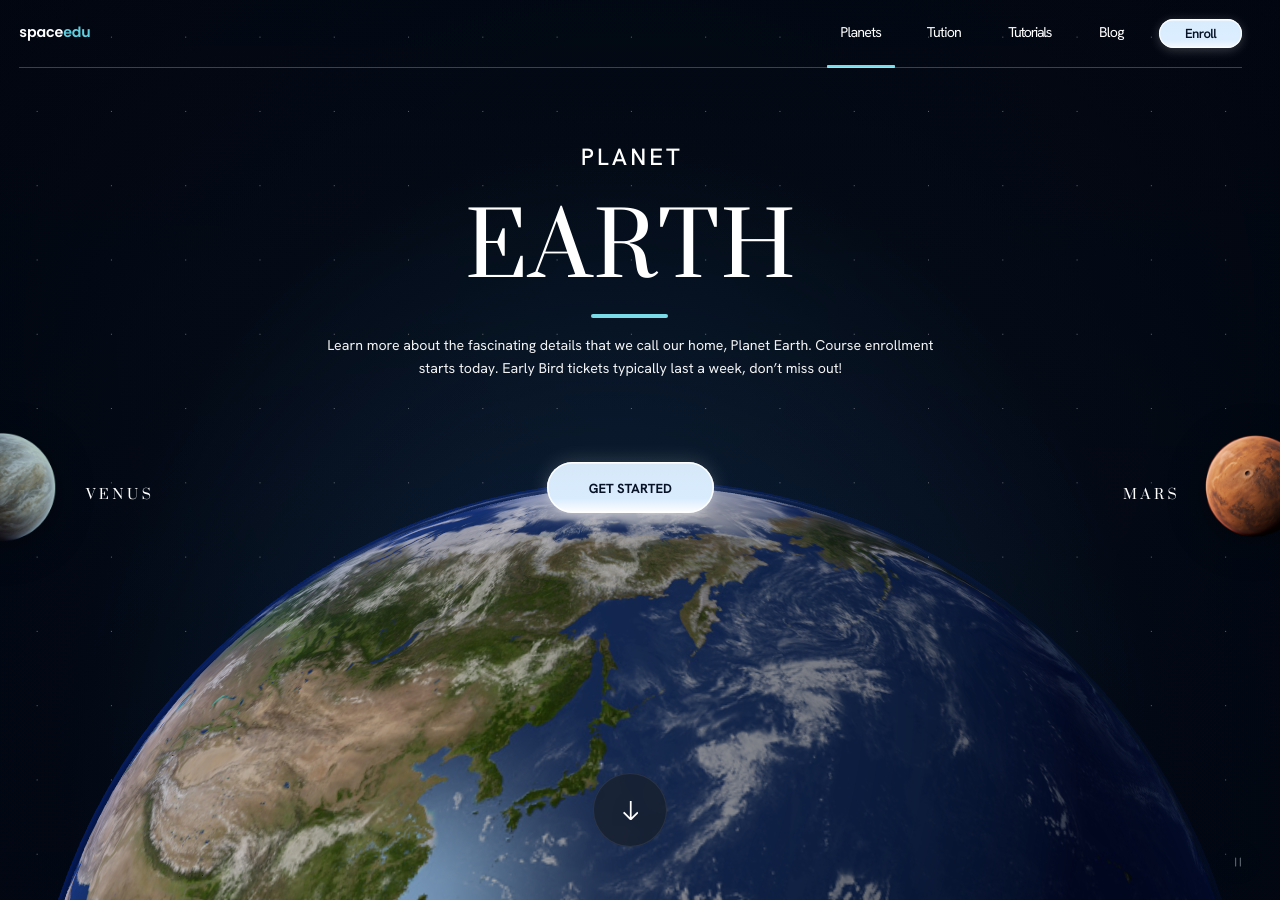
==== index.html @ 42458b8a "Save completed SpaceEdu 3D hero" ====
<!doctype html>
<html lang="en">
<head>
  <meta charset="utf-8">
  <meta name="viewport" content="width=device-width,initial-scale=1,viewport-fit=cover">
  <meta name="theme-color" content="#04101f">
  <meta name="description" content="Explore Earth, Venus and Mars in a cinematic interactive learning experience.">
  <title>SpaceEdu — Planet Explorer</title>
  <link rel="icon" type="image/png" href="assets/hf_20260827_202005_3346cc4d-ec3b-44ab-825c-b18e49f5021a.png">
  <link href="assets/fonts/fonts.css" rel="stylesheet">
  <script>(function(){try{if(!window.matchMedia||!matchMedia('(prefers-reduced-motion: reduce)').matches){document.documentElement.classList.add('anim')}}catch(e){}})();</script>
  <style>
    *,*::before,*::after{box-sizing:border-box;margin:0;padding:0}
    :root{
      --dw:1353;--dh:1163;--gutter:25;
      --u:max(min(.72px,calc(100vh / 700)),min(calc(100vw / 1353),calc(100vh / 1163)));
      --dh-px:calc(1163 * var(--u));--vshift:calc(max(0px,(100vh - var(--dh-px))) * .42);
      --ink:#fff;--cyan:#79dce8;--cyan-logo:#5fd0e1;--rule:rgba(255,255,255,.23);--btn-ink:#071227;
      --font-serif:'Prata',Georgia,serif;--font-body:'Hanken Grotesk',system-ui,-apple-system,'Segoe UI',sans-serif;--font-logo:'Poppins',sans-serif
    }
    @supports(height:100dvh){:root{--u:max(min(.72px,calc(100dvh / 700)),min(calc(100vw / 1353),calc(100dvh / 1163)));--vshift:calc(max(0px,(100dvh - var(--dh-px))) * .42)}}
    html,body{height:100%}body{background:#04101f;color:var(--ink);font-family:var(--font-body);-webkit-font-smoothing:antialiased;text-rendering:geometricPrecision;overflow:hidden}
    button,a{-webkit-tap-highlight-color:transparent}.stage{position:fixed;inset:0;overflow:hidden;isolation:isolate;background:#04101f}
    .sky{position:absolute;inset:0;z-index:0;background-image:url('assets/hf_20260827_202133_508c64b8-a31e-4290-bdfc-1187df70e0a6.png');background-size:cover;background-position:center;background-repeat:no-repeat}
    .sky::after{content:"";position:absolute;inset:0;background:radial-gradient(circle at 50% 38%,transparent 4%,rgba(0,7,18,.08) 50%,rgba(0,4,14,.46) 100%),linear-gradient(180deg,rgba(1,6,16,.3),transparent 30%,rgba(1,6,16,.18));pointer-events:none}
    .sky video{position:absolute;inset:0;width:100%;height:100%;object-fit:cover;display:block;opacity:0;transition:opacity .22s linear}.sky video.is-active{opacity:1}
    .stars{position:absolute;inset:0;z-index:1;opacity:.4;background-image:radial-gradient(circle,rgba(255,255,255,.95) 0 calc(.75 * var(--u)),transparent calc(.9 * var(--u)));background-size:calc(96 * var(--u)) calc(96 * var(--u));animation:star-drift 80s linear infinite;pointer-events:none}
    .ui{position:absolute;inset:0;z-index:3}.navbar{position:absolute;top:0;left:0;right:0;z-index:6;height:calc(88 * var(--u))}
    .navbar::after{content:"";position:absolute;left:calc(25 * var(--u));right:calc(49 * var(--u));top:calc(86 * var(--u));height:calc(2 * var(--u));background:var(--rule)}
    .navrow{position:absolute;left:calc(25 * var(--u));right:calc(49 * var(--u));top:0;height:calc(86 * var(--u));display:flex;align-items:center;justify-content:space-between}
    .logo{font-family:var(--font-logo);font-weight:600;font-size:calc(18.4 * var(--u));letter-spacing:calc(-.15 * var(--u));line-height:1;color:#fff;text-decoration:none;white-space:nowrap;position:relative;top:calc(-1 * var(--u))}.logo i{font-style:normal;color:var(--cyan-logo)}
    .links{display:flex;align-items:center}.links a{position:relative;display:flex;align-items:center;height:calc(86 * var(--u));font-size:calc(18.4 * var(--u));font-weight:400;line-height:1;color:#fff;text-decoration:none;padding:0 calc(17.5 * var(--u));letter-spacing:calc(-1 * var(--u));white-space:nowrap}.links a[aria-current="page"]::after{content:"";position:absolute;left:0;right:0;top:calc(83.5 * var(--u));height:calc(4 * var(--u));background:var(--cyan);border-radius:calc(1 * var(--u))}.links a:nth-child(2){margin-left:calc(24 * var(--u))}.links a:nth-child(3){margin-left:calc(26 * var(--u));letter-spacing:calc(-1.75 * var(--u))}.links a:nth-child(4){margin-left:calc(27 * var(--u))}
    .links a.enroll{margin-left:calc(28.5 * var(--u));width:calc(107 * var(--u));height:calc(38 * var(--u));border-radius:calc(19 * var(--u));justify-content:center;font-size:calc(17 * var(--u));font-weight:600;letter-spacing:calc(-.75 * var(--u));color:var(--btn-ink);padding-top:calc(2 * var(--u));background:linear-gradient(180deg,#fff 0%,#d8ecfe 9%,#dceefe 72%,#f4f9ff 100%);box-shadow:0 calc(3 * var(--u)) calc(14 * var(--u)) rgba(255,255,255,.22),inset 0 0 0 calc(1.5 * var(--u)) rgba(255,255,255,.92);flex:none}
    .burger{display:none;position:relative;width:calc(46 * var(--u));height:calc(46 * var(--u));padding:0;border:0;background:none;cursor:pointer;flex-direction:column;align-items:center;justify-content:center;gap:calc(6 * var(--u));flex:none}.burger span{display:block;width:calc(24 * var(--u));height:calc(2 * var(--u));border-radius:calc(2 * var(--u));background:#fff;transition:transform .28s cubic-bezier(.4,0,.2,1),opacity .18s linear}.navrow[data-open="true"] .burger span:nth-child(1){transform:translateY(calc(8 * var(--u))) rotate(45deg)}.navrow[data-open="true"] .burger span:nth-child(2){opacity:0}.navrow[data-open="true"] .burger span:nth-child(3){transform:translateY(calc(-8 * var(--u))) rotate(-45deg)}
    .copy{position:absolute;inset:0;transform:translateY(var(--vshift));pointer-events:none}.copy a,.planet{pointer-events:auto}.col{position:absolute;left:0;right:calc(var(--gutter) * var(--u));text-align:center}
    .eyebrow{top:calc(188.8 * var(--u));font-size:calc(30.45 * var(--u));font-weight:500;line-height:1;letter-spacing:calc(4 * var(--u));text-indent:calc(4 * var(--u))}h1.title{top:calc(268 * var(--u));font-family:var(--font-serif);font-weight:400;font-size:calc(112.4 * var(--u));line-height:1;letter-spacing:calc(2 * var(--u));text-indent:calc(2 * var(--u))}
    .rule{top:calc(405.5 * var(--u));height:calc(5 * var(--u));font-size:0;line-height:0;padding-right:calc(2 * var(--u))}.rule span{display:inline-block;vertical-align:top;width:calc(100 * var(--u));height:100%;border-radius:calc(2.5 * var(--u));background:var(--cyan)}
    p.lede{top:calc(433.2 * var(--u));font-size:calc(18.36 * var(--u));font-weight:400;line-height:calc(30 * var(--u));color:rgba(255,255,255,.95)}
    .cta{top:calc(597 * var(--u));height:calc(66 * var(--u));isolation:isolate}.cta>a{display:inline-flex;align-items:center;justify-content:center;width:calc(216 * var(--u));height:calc(66 * var(--u));border-radius:calc(33 * var(--u));font-size:calc(17 * var(--u));font-weight:700;line-height:1;color:var(--btn-ink);text-decoration:none;padding-top:calc(2 * var(--u));background:linear-gradient(180deg,#fff 0%,#d6e8f8 4%,#d9ecfe 72%,#fff 100%);box-shadow:0 calc(10 * var(--u)) calc(18 * var(--u)) calc(-8 * var(--u)) rgba(255,255,255,.5),0 0 calc(26 * var(--u)) rgba(255,255,255,.18),inset 0 0 0 calc(2 * var(--u)) rgba(255,255,255,.9);transition:transform .3s ease,box-shadow .3s ease}.cta>a:hover{transform:translateY(calc(-3 * var(--u)));box-shadow:0 calc(14 * var(--u)) calc(24 * var(--u)) calc(-8 * var(--u)) rgba(255,255,255,.58),0 0 calc(32 * var(--u)) rgba(121,220,232,.24)}
    .planet{position:absolute;z-index:-1;padding:0;border:0;background:none;appearance:none;line-height:0;cursor:pointer;transition:transform .45s cubic-bezier(.22,1,.36,1);filter:drop-shadow(0 calc(8 * var(--u)) calc(24 * var(--u)) rgba(0,0,0,.4))}.planet img{display:none;width:100%;height:auto;will-change:transform}.planet img.is-shown{display:block;animation:planet-spin 32s linear infinite}.planet-r img.is-shown{animation-direction:reverse;animation-duration:38s}.planet:hover{transform:scale(1.07)}.planet:active{transform:scale(.99)}.planet-l{width:calc(143 * var(--u));left:calc(-69.5 * var(--u));top:calc(-38.3 * var(--u));animation:planet-float-l 6s ease-in-out infinite}.planet-r{width:calc(143 * var(--u));right:calc(-64.7 * var(--u));top:calc(-40.6 * var(--u));animation:planet-float-r 7s ease-in-out infinite}
    .label{position:absolute;top:calc(33 * var(--u));font-family:var(--font-serif);font-weight:400;font-size:calc(17.8 * var(--u));letter-spacing:calc(4.6 * var(--u));line-height:1;color:#fff;white-space:nowrap}.label-l{left:calc(111 * var(--u))}.label-r{right:calc(104 * var(--u))}
    .scroll{position:absolute;z-index:4;left:50%;margin-left:calc((-48 - (var(--gutter) / 2)) * var(--u));bottom:calc(68 * var(--u));width:calc(96 * var(--u));height:calc(96 * var(--u));border-radius:50%;background:rgba(24,30,42,.7);backdrop-filter:blur(calc(6 * var(--u)));border:calc(1 * var(--u)) solid rgba(255,255,255,.08);display:flex;align-items:center;justify-content:center;cursor:pointer}.scroll svg{width:calc(20 * var(--u));height:calc(25 * var(--u));display:block;animation:arrow-pulse 2.1s ease-in-out infinite}
    :focus-visible{outline:calc(2 * var(--u)) solid var(--cyan);outline-offset:calc(3 * var(--u))}.planet:focus-visible{border-radius:50%;outline-offset:calc(6 * var(--u))}
    @keyframes planet-spin{to{transform:rotate(360deg)}}@keyframes planet-float-l{0%,100%{translate:0 0}50%{translate:0 calc(-7 * var(--u))}}@keyframes planet-float-r{0%,100%{translate:0 0}50%{translate:0 calc(8 * var(--u))}}@keyframes star-drift{to{background-position:calc(96 * var(--u)) calc(48 * var(--u))}}@keyframes arrow-pulse{0%,100%{transform:translateY(calc(-3 * var(--u)));opacity:.65}50%{transform:translateY(calc(4 * var(--u)));opacity:1}}
    @keyframes ent-reveal{from{transform:translateY(115%)}to{transform:translateY(0)}}@keyframes ent-rise{from{opacity:0;transform:translateY(var(--rise,10px))}to{opacity:1;transform:none}}@keyframes ent-settle{from{opacity:0;transform:translateY(var(--rise,8px)) scale(.965)}to{opacity:1;transform:none}}@keyframes ent-draw{from{transform:scaleX(0)}to{transform:scaleX(1)}}@keyframes ent-fade{from{opacity:0}to{opacity:1}}
    .anim{--e-expo:cubic-bezier(.16,1,.3,1);--e-quint:cubic-bezier(.22,1,.36,1);--e-slow:cubic-bezier(.4,0,.2,1)}.ent-mask,.ent-line{display:block}.anim .ent-mask{overflow:hidden;padding-top:.18em;margin-top:-.18em}.anim .ent-line{transform:translateY(115%);will-change:transform}.anim .navbar::after,.anim .links a[aria-current="page"]::after,.anim .rule span{transform:scaleX(0)}.anim .logo,.anim .links a,.anim .burger,.anim p.lede,.anim .label,.anim .cta>a,.anim .scroll,.anim .sky{opacity:0}.anim.play .sky{animation:ent-fade 1.6s var(--e-slow) .25s both}.anim.play .navbar::after{animation:ent-draw .9s var(--e-expo) .12s both}.anim.play .logo{--rise:calc(8 * var(--u));animation:ent-rise .6s var(--e-quint) .2s both}.anim.play .links a{--rise:calc(8 * var(--u));animation:ent-rise .55s var(--e-quint) .26s both}.anim.play .links a:nth-child(2){animation-delay:.31s}.anim.play .links a:nth-child(3){animation-delay:.36s}.anim.play .links a:nth-child(4){animation-delay:.41s}.anim.play .links a.enroll,.anim.play .burger{--rise:calc(8 * var(--u));animation:ent-settle .6s var(--e-quint) .46s both}.anim.play .links a[aria-current="page"]::after{animation:ent-draw .55s var(--e-expo) .6s both}.anim.play .eyebrow .ent-line{animation:ent-reveal .75s var(--e-expo) .3s both}.anim.play h1.title .ent-line{animation:ent-reveal .95s var(--e-expo) .44s both}.anim.play .rule span{animation:ent-draw .65s var(--e-expo) .78s both}.anim.play p.lede{--rise:calc(12 * var(--u));animation:ent-rise .7s var(--e-quint) .86s both}.anim.play .label-l{--rise:calc(8 * var(--u));animation:ent-rise .6s var(--e-quint) 1.04s both}.anim.play .label-r{--rise:calc(8 * var(--u));animation:ent-rise .6s var(--e-quint) 1.1s both}.anim.play .cta>a{--rise:calc(8 * var(--u));animation:ent-settle .7s var(--e-quint) 1.14s both}.anim.play .scroll{animation:ent-settle .6s var(--e-quint) 1.42s both}
    @media(max-width:1030px),(max-height:620px){.navrow{left:calc(25 * var(--u));right:calc(25 * var(--u))}.burger{display:flex}.links{position:absolute;top:calc(96 * var(--u));right:0;z-index:5;width:min(calc(324 * var(--u)),calc(100vw - 50 * var(--u)));flex-direction:column;align-items:stretch;padding:calc(12 * var(--u));border-radius:calc(20 * var(--u));background:rgba(9,21,42,.9);backdrop-filter:blur(calc(18 * var(--u)));border:calc(1 * var(--u)) solid rgba(255,255,255,.14);box-shadow:0 calc(18 * var(--u)) calc(44 * var(--u)) rgba(2,8,20,.55);opacity:0;visibility:hidden;transform:translateY(calc(-10 * var(--u)));transition:opacity .24s ease,transform .28s ease,visibility .28s}.navrow[data-open="true"] .links{opacity:1;visibility:visible;transform:none}.links a:nth-child(n){margin-left:0;height:auto;justify-content:flex-start;padding:calc(14 * var(--u)) calc(16 * var(--u));font-size:calc(19 * var(--u));letter-spacing:calc(-.6 * var(--u))}.links a+a{border-top:calc(1 * var(--u)) solid rgba(255,255,255,.08)}.links a[aria-current="page"]::after{top:auto;bottom:calc(9 * var(--u));left:calc(16 * var(--u));right:auto;width:calc(26 * var(--u));height:calc(3 * var(--u))}.links a.enroll{margin:calc(14 * var(--u)) 0 calc(2 * var(--u));width:100%;height:calc(46 * var(--u));border-radius:calc(23 * var(--u));justify-content:center}}
    @media(min-width:580px) and (max-width:1030px) and (min-height:621px){:root{--gutter:0;--u:min(max(min(.85px,calc(100vh / 780)),min(calc(100vw / 900),calc(100vh / 1163))),1.15px);--dh-px:calc(1120 * var(--u));--vshift:calc(max(0px,(100vh - var(--dh-px))) * .38)}.navbar::after{left:calc(25 * var(--u));right:calc(25 * var(--u))}p.lede{max-width:calc(620 * var(--u));margin-left:auto;margin-right:auto}p.lede br{display:none}.label-r{right:calc(116 * var(--u))}}
    @media(max-width:579px),(max-height:620px){:root{--gutter:0;--u:max(min(.92px,calc(100vh / 620)),min(calc(100vw / 430),calc(100vh / 880)));--dh-px:calc(880 * var(--u));--vshift:calc(max(0px,(100vh - var(--dh-px))) * .34)}.navbar{height:calc(76 * var(--u))}.navbar::after{left:calc(24 * var(--u));right:calc(24 * var(--u));top:calc(74 * var(--u))}.navrow{left:calc(24 * var(--u));right:calc(24 * var(--u));height:calc(74 * var(--u))}.links{top:calc(84 * var(--u))}.copy{top:calc(76 * var(--u));display:flex;flex-direction:column;align-items:center;padding:calc(56 * var(--u)) calc(26 * var(--u)) 0}.col{position:static;width:100%;right:auto}.eyebrow{font-size:calc(20 * var(--u));letter-spacing:calc(5 * var(--u));text-indent:calc(5 * var(--u))}h1.title{font-size:calc(86 * var(--u));margin-top:calc(15 * var(--u))}.rule{margin-top:calc(20 * var(--u));height:calc(5 * var(--u));padding-right:0}.rule span{width:calc(84 * var(--u))}p.lede{margin-top:calc(19 * var(--u));font-size:calc(15.5 * var(--u));line-height:calc(26 * var(--u));max-width:calc(400 * var(--u))}p.lede br{display:none}.cta{top:auto;margin-top:calc(32 * var(--u));height:calc(60 * var(--u));position:relative}.cta>a{width:calc(190 * var(--u));height:calc(60 * var(--u));border-radius:calc(30 * var(--u))}.label{top:50%;transform:translateY(-50%);font-size:calc(16 * var(--u));letter-spacing:calc(4 * var(--u))}.label-l{left:calc(56 * var(--u))}.label-r{right:calc(60 * var(--u))}.planet-l{width:calc(89 * var(--u));left:calc(-44.5 * var(--u));top:calc(-17 * var(--u))}.planet-r{width:calc(89 * var(--u));right:calc(-44.5 * var(--u));top:calc(-18.3 * var(--u))}.scroll{width:calc(74 * var(--u));height:calc(74 * var(--u));margin-left:calc(-37 * var(--u));bottom:calc(49 * var(--u))}.scroll svg{width:calc(15.5 * var(--u));height:calc(19.5 * var(--u))}}
    @media(max-height:660px){.scroll{display:none}}@media(max-height:620px){:root{--u:max(min(.85px,calc(100vh / 470)),min(calc(100vw / 640),calc(100vh / 560)));--dh-px:calc(560 * var(--u));--vshift:0px}.copy{padding-top:calc(26 * var(--u))}h1.title{font-size:calc(64 * var(--u));margin-top:calc(8 * var(--u))}.rule{margin-top:calc(12 * var(--u))}p.lede{margin-top:calc(12 * var(--u))}.cta{margin-top:calc(20 * var(--u))}.label{font-size:calc(15 * var(--u))}}@media(min-width:821px) and (max-height:660px){.copy{transform:none}}@media(max-width:500px){.label{top:calc(100% + 34 * var(--u));transform:none;font-size:calc(15 * var(--u))}.label-l{left:calc(6 * var(--u))}.label-r{right:calc(6 * var(--u))}}
    @media(prefers-reduced-motion:reduce){.sky video{display:none}.stars,.planet,.planet img.is-shown,.scroll svg{animation:none}.planet{transition:none}.planet:hover,.planet:active{transform:none}.links,.burger span{transition:none}}
  </style>
  <link rel="stylesheet" href="hero-3d.css">
</head>
<body>
  <main class="stage">
    <div class="sky">
    </div>
    <div class="planet-renderer"></div>
    <div class="planet-controls"><span id="rotation-help" class="sr-only">Drag to explore. Use arrow keys to rotate the focused planet.</span><button class="rotation-toggle" type="button" aria-label="Pause rotation" title="Pause rotation" aria-pressed="false"><svg viewBox="0 0 20 20" width="16" height="16" aria-hidden="true"><path class="pause-symbol" d="M7 5v10M13 5v10"/><path class="play-symbol" d="m7 4 9 6-9 6Z"/></svg></button></div>
    <div class="stars" aria-hidden="true"></div>
    <div class="ui">
      <header class="navbar"><div class="navrow"><a class="logo" href="#">space<i>edu</i></a><nav class="links" id="site-nav"><a href="#" aria-current="page">Planets</a><a href="#">Tution</a><a href="#">Tutorials</a><a href="#">Blog</a><a class="enroll" href="#">Enroll</a></nav><button class="burger" type="button" aria-label="Open navigation" aria-expanded="false" aria-controls="site-nav"><span></span><span></span><span></span></button></div></header>
      <section class="copy" aria-live="polite">
        <div class="col eyebrow"><span class="ent-mask"><span class="ent-line">PLANET</span></span></div>
        <h1 class="col title"><span class="ent-mask"><span class="ent-line">EARTH</span></span></h1>
        <div class="col rule"><span></span></div>
        <p class="col lede">Learn more about the fascinating details that we call our home, Planet Earth. Course enrollment <br>starts today. Early Bird tickets typically last a week, don&rsquo;t miss out!</p>
        <div class="col cta">
          <button class="planet planet-l" type="button" data-slot="l"><img data-planet="earth" alt="" src="assets/hf_20260827_202005_3346cc4d-ec3b-44ab-825c-b18e49f5021a.png"><img data-planet="venus" alt="" src="assets/hf_20260827_202012_640b239a-d08a-4200-adb2-741bbe129ac8.png"><img data-planet="mars" alt="" src="assets/hf_20260827_202018_3d559490-f613-4ed7-a3bb-3b7e9fc90fb8.png"></button>
          <button class="planet planet-r" type="button" data-slot="r"><img data-planet="earth" alt="" src="assets/hf_20260827_202005_3346cc4d-ec3b-44ab-825c-b18e49f5021a.png"><img data-planet="venus" alt="" src="assets/hf_20260827_202012_640b239a-d08a-4200-adb2-741bbe129ac8.png"><img data-planet="mars" alt="" src="assets/hf_20260827_202018_3d559490-f613-4ed7-a3bb-3b7e9fc90fb8.png"></button>
          <a href="#">GET STARTED</a><span class="label label-l"></span><span class="label label-r"></span>
        </div>
      </section>
    </div>
    <button class="scroll" type="button" aria-label="Scroll to next section"><svg viewBox="0 0 26 33" fill="none" aria-hidden="true"><path d="M13 1.5V31.5M1.9 20.4 13 31.5l11.1-11.1" stroke="#fff" stroke-width="3" stroke-linecap="square" stroke-linejoin="miter"/></svg></button>
  </main>
  <script>
    (()=>{
      const ORDER=['earth','venus','mars'];
      const DATA={
        earth:{name:'EARTH',still:'assets/hf_20260827_202133_508c64b8-a31e-4290-bdfc-1187df70e0a6.png',lede:'Learn more about the fascinating details that we call our home, Planet Earth. Course enrollment <br>starts today. Early Bird tickets typically last a week, don\u2019t miss out!'},
        venus:{name:'VENUS',still:'assets/hf_20260827_202133_cf55d1d8-7b59-4a64-80da-d72052ae974e.png',lede:'The hottest world in our solar system, wrapped in clouds of sulfuric acid. Course enrollment <br>starts today. Early Bird tickets typically last a week, don\u2019t miss out!'},
        mars:{name:'MARS',still:'assets/hf_20260827_202133_0ba6de7c-285d-43dc-b7ab-8c54c73707cb.png',lede:'The rust-red desert world, home to the tallest volcano we know of. Course enrollment <br>starts today. Early Bird tickets typically last a week, don\u2019t miss out!'}
      };
      const sky=document.querySelector('.sky'),title=document.querySelector('.title .ent-line'),lede=document.querySelector('.lede'),buttons=[...document.querySelectorAll('.planet')],labels={l:document.querySelector('.label-l'),r:document.querySelector('.label-r')};
      let featured='', hero=null, busy=false, target=null;
      const stage=document.querySelector('.stage');
      const copy=document.querySelector('.copy'),cta=document.querySelector('.cta>a');
      function progress(opacity,y){copy.style.setProperty('--switch-opacity',opacity);copy.style.setProperty('--switch-y',y+'px')}
      function lock(value){busy=value;stage.dataset.switching=String(value);copy.setAttribute('aria-busy',String(value));buttons.forEach(button=>button.setAttribute('aria-disabled',String(value)));cta.setAttribute('aria-disabled',String(value))}
      function fill(button,planet){button.dataset.planet=planet;button.setAttribute('aria-label','Show '+DATA[planet].name);button.querySelectorAll('img').forEach(img=>img.classList.toggle('is-shown',img.dataset.planet===planet));labels[button.dataset.slot].textContent=DATA[planet].name}
      function commit(next){featured=next;sky.style.backgroundImage=`url('${DATA[next].still}')`;title.textContent=DATA[next].name;lede.innerHTML=DATA[next].lede;const rest=ORDER.filter(x=>x!==next);fill(buttons[0],rest[0]);fill(buttons[1],rest[1]);copy.dataset.planet=next;cta.dataset.planet=next;cta.setAttribute('aria-label','Get started with '+DATA[next].name)}
      async function show(next){if(busy||!DATA[next]||next===featured)return;if(!hero){commit(next);return}target=next;lock(true);try{await hero.select(next)}finally{target=null;progress(1,0);lock(false)}}
      cta.addEventListener('click',event=>{if(busy)event.preventDefault()});
      buttons.forEach(button=>button.addEventListener('click',()=>show(button.dataset.planet)));commit('earth');lock(true);
      function fallback(error){stage.classList.remove('has-3d');hero=null;if(target)commit(target);progress(1,0);lock(false);console.warn('Using planet image fallback:',error.message)}
      import('./hero-3d.js').then(async ({createHero})=>{
        const start=featured;
        const ready=await createHero({host:document.querySelector('.planet-renderer'),initial:start,onFailure:fallback,onCommit:commit,onProgress:progress});
        hero=ready;stage.classList.add('has-3d');lock(false);
      }).catch(fallback);
      const row=document.querySelector('.navrow'),burger=document.querySelector('.burger'),nav=document.querySelector('.links');function setMenu(open){row.dataset.open=String(open);burger.setAttribute('aria-expanded',String(open));burger.setAttribute('aria-label',(open?'Close':'Open')+' navigation')}setMenu(false);burger.addEventListener('click',e=>{e.stopPropagation();setMenu(row.dataset.open!=='true')});document.addEventListener('click',e=>{if(!row.contains(e.target))setMenu(false)});document.addEventListener('keydown',e=>{if(e.key==='Escape'){setMenu(false);burger.focus()}});nav.addEventListener('click',()=>setMenu(false));
      if(document.documentElement.classList.contains('anim')){Promise.race([document.fonts.ready,new Promise(r=>setTimeout(r,500))]).then(()=>requestAnimationFrame(()=>requestAnimationFrame(()=>{document.documentElement.classList.add('play');setTimeout(()=>document.documentElement.classList.remove('anim','play'),2150)})))}
    })();
  </script>
</body>
</html>
---- assets/fonts/fonts.css ----
@font-face {
  font-family: 'Hanken Grotesk';
  font-style: normal;
  font-weight: 400;
  font-display: swap;
  src: url(./font-0.woff2) format('truetype');
}
@font-face {
  font-family: 'Hanken Grotesk';
  font-style: normal;
  font-weight: 500;
  font-display: swap;
  src: url(./font-1.woff2) format('truetype');
}
@font-face {
  font-family: 'Hanken Grotesk';
  font-style: normal;
  font-weight: 600;
  font-display: swap;
  src: url(./font-2.woff2) format('truetype');
}
@font-face {
  font-family: 'Hanken Grotesk';
  font-style: normal;
  font-weight: 700;
  font-display: swap;
  src: url(./font-3.woff2) format('truetype');
}
@font-face {
  font-family: 'Poppins';
  font-style: normal;
  font-weight: 500;
  font-display: swap;
  src: url(./font-4.woff2) format('truetype');
}
@font-face {
  font-family: 'Poppins';
  font-style: normal;
  font-weight: 600;
  font-display: swap;
  src: url(./font-5.woff2) format('truetype');
}
@font-face {
  font-family: 'Prata';
  font-style: normal;
  font-weight: 400;
  font-display: swap;
  src: url(./font-6.woff2) format('truetype');
}
---- hero-3d.css ----
.planet-renderer{position:absolute;inset:0;z-index:2;pointer-events:none}
.planet-renderer canvas{display:block;width:100%;height:100%;pointer-events:auto;touch-action:pan-y pinch-zoom;cursor:grab}
.planet-renderer canvas.is-dragging{cursor:grabbing}
.planet-renderer canvas:focus-visible{outline:2px solid var(--cyan);outline-offset:-5px}
.ui{pointer-events:none;transform:translateZ(0)}.navbar{pointer-events:auto}
.stage.has-3d .sky{background-image:radial-gradient(ellipse at 48% 90%,#112c4a 0%,#030b17 58%,#020711 100%)!important}
.stage.has-3d .sky video{display:none}
.planet-controls{display:none;position:absolute;z-index:4;bottom:max(16px,env(safe-area-inset-bottom));right:20px;align-items:center}
.has-3d .planet-controls{display:flex}
.rotation-toggle{display:grid;place-items:center;color:#d3e2ed;border:1px solid transparent;background:#04101f38;border-radius:50%;width:44px;height:44px;opacity:.4;cursor:pointer;transition:opacity .2s,border-color .2s}
.rotation-toggle:hover,.rotation-toggle:focus-visible{opacity:1;border-color:#ffffff40}
.rotation-toggle:disabled{visibility:hidden}
.rotation-toggle svg{fill:none;stroke:currentColor;stroke-width:1.5;stroke-linecap:round;stroke-linejoin:round}
.rotation-toggle .play-symbol{display:none}
.rotation-toggle[data-paused="true"] .play-symbol{display:block}
.rotation-toggle[data-paused="true"] .pause-symbol{display:none}
.sr-only{position:absolute;width:1px;height:1px;padding:0;margin:-1px;overflow:hidden;clip-path:inset(50%);white-space:nowrap;border:0}
.copy{opacity:var(--switch-opacity,1);translate:0 var(--switch-y,0px);will-change:opacity,translate}
.stage[data-switching="true"] .planet,.stage[data-switching="true"] .cta>a{cursor:progress}
@media(max-width:579px){.planet-controls{right:12px}}
@media(prefers-reduced-motion:reduce){*,*::before,*::after{animation:none!important;transition:none!important}.anim .ent-line,.anim .rule span,.anim .navbar::after{transform:none!important}.anim .logo,.anim .links a,.anim .burger,.anim p.lede,.anim .label,.anim .cta>a,.anim .scroll,.anim .sky{opacity:1!important}}
.stage{overflow:clip}
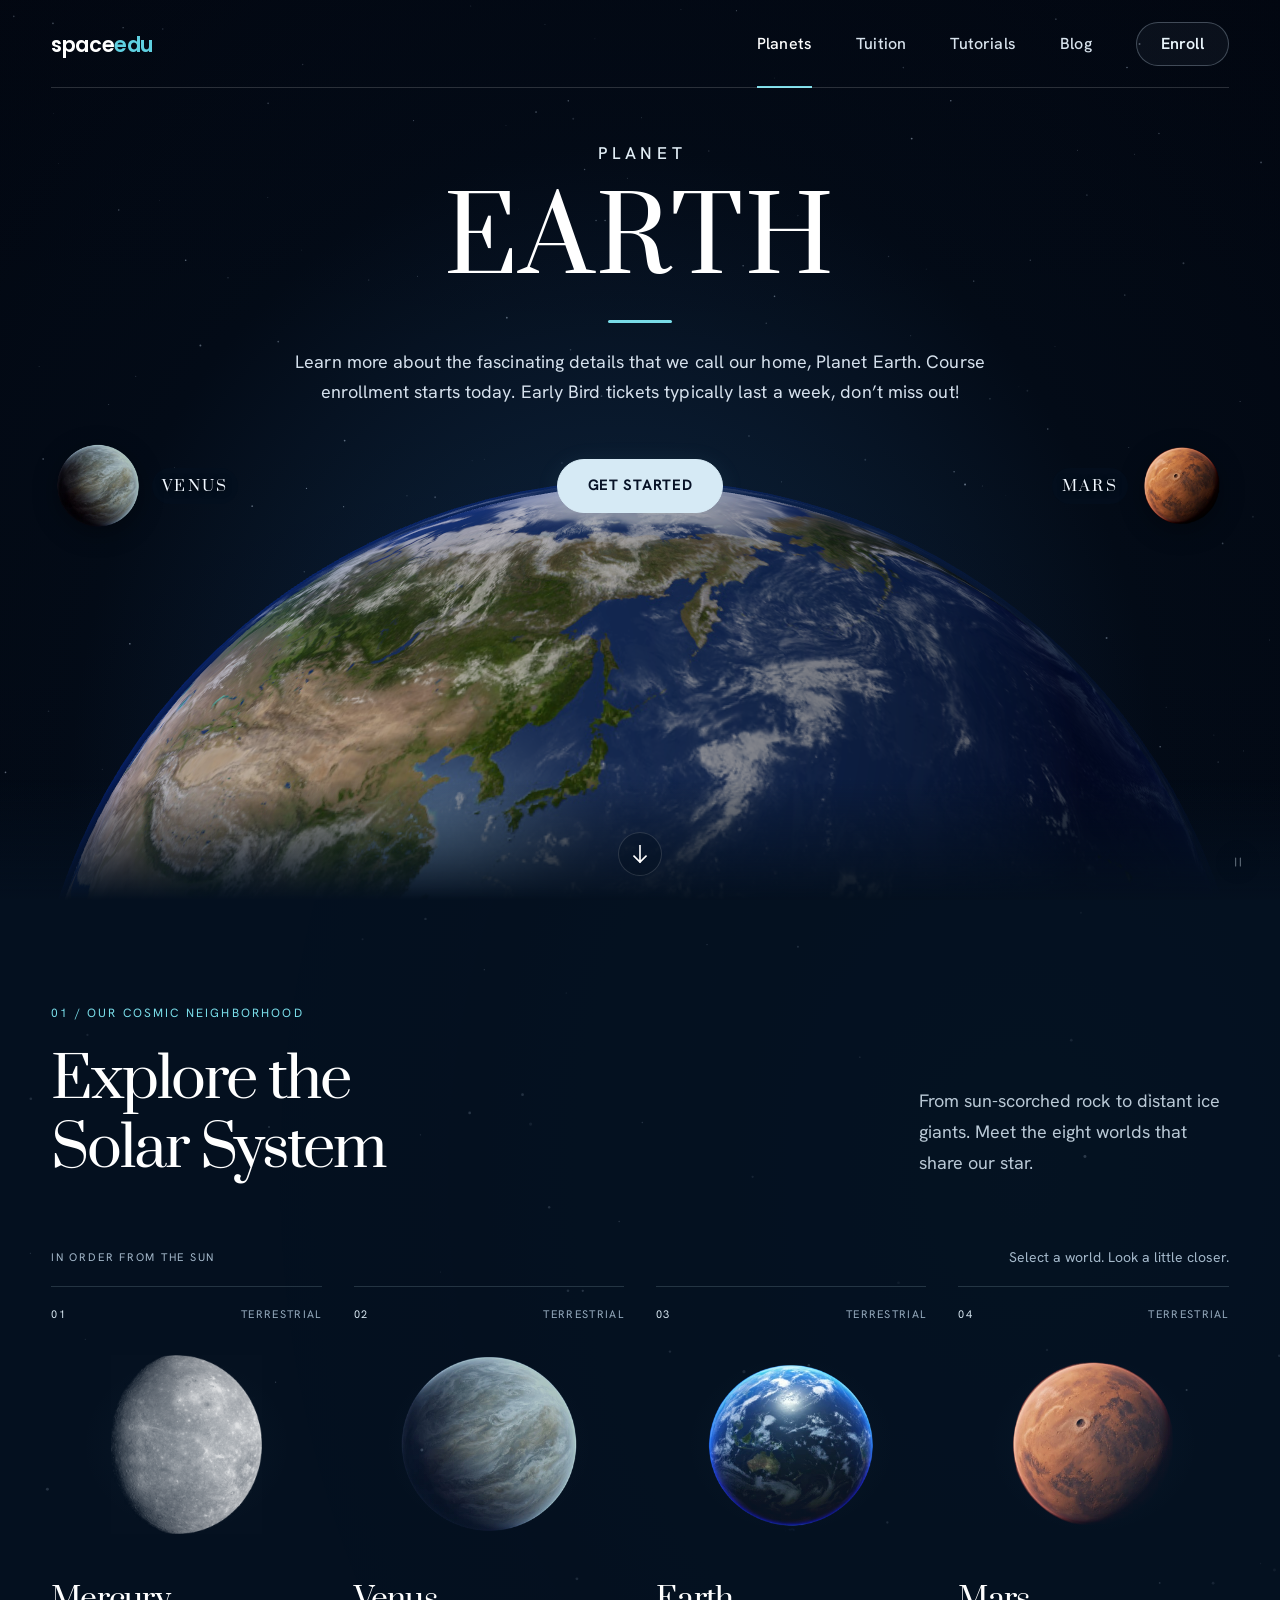
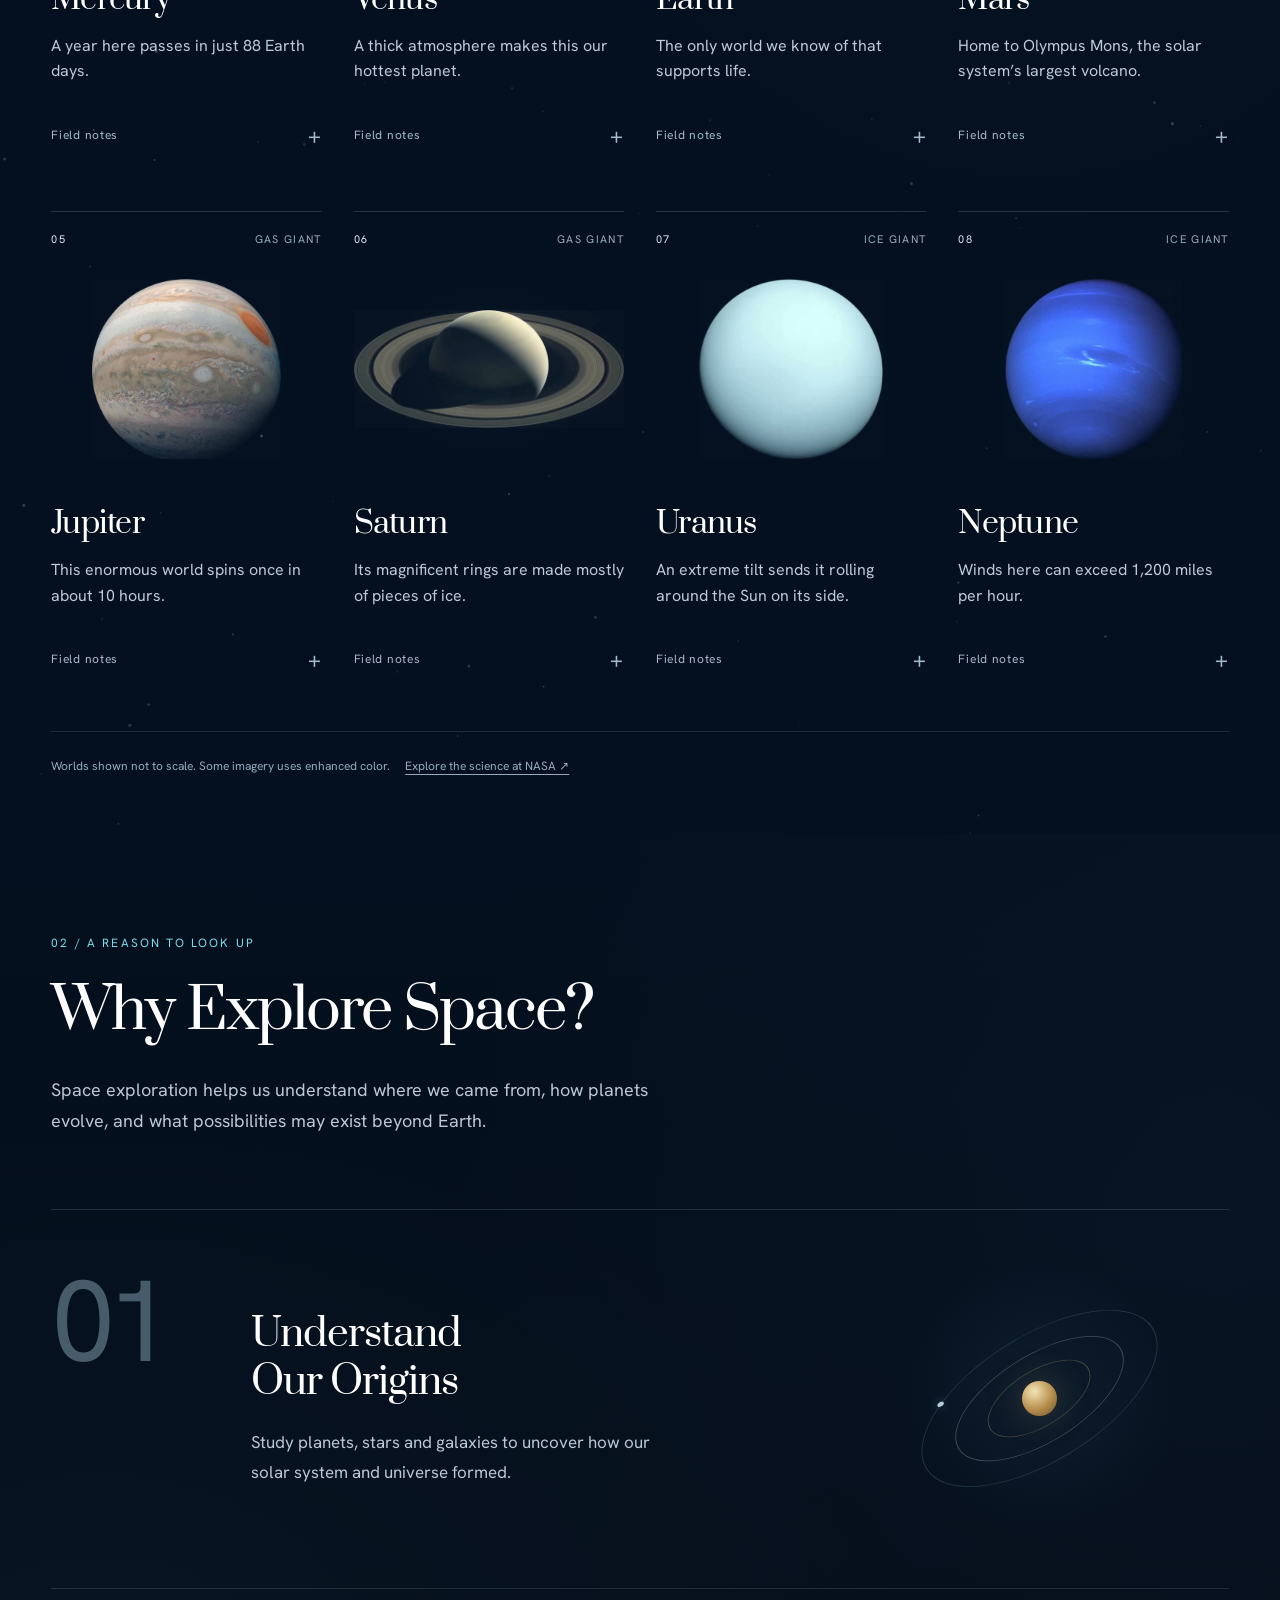
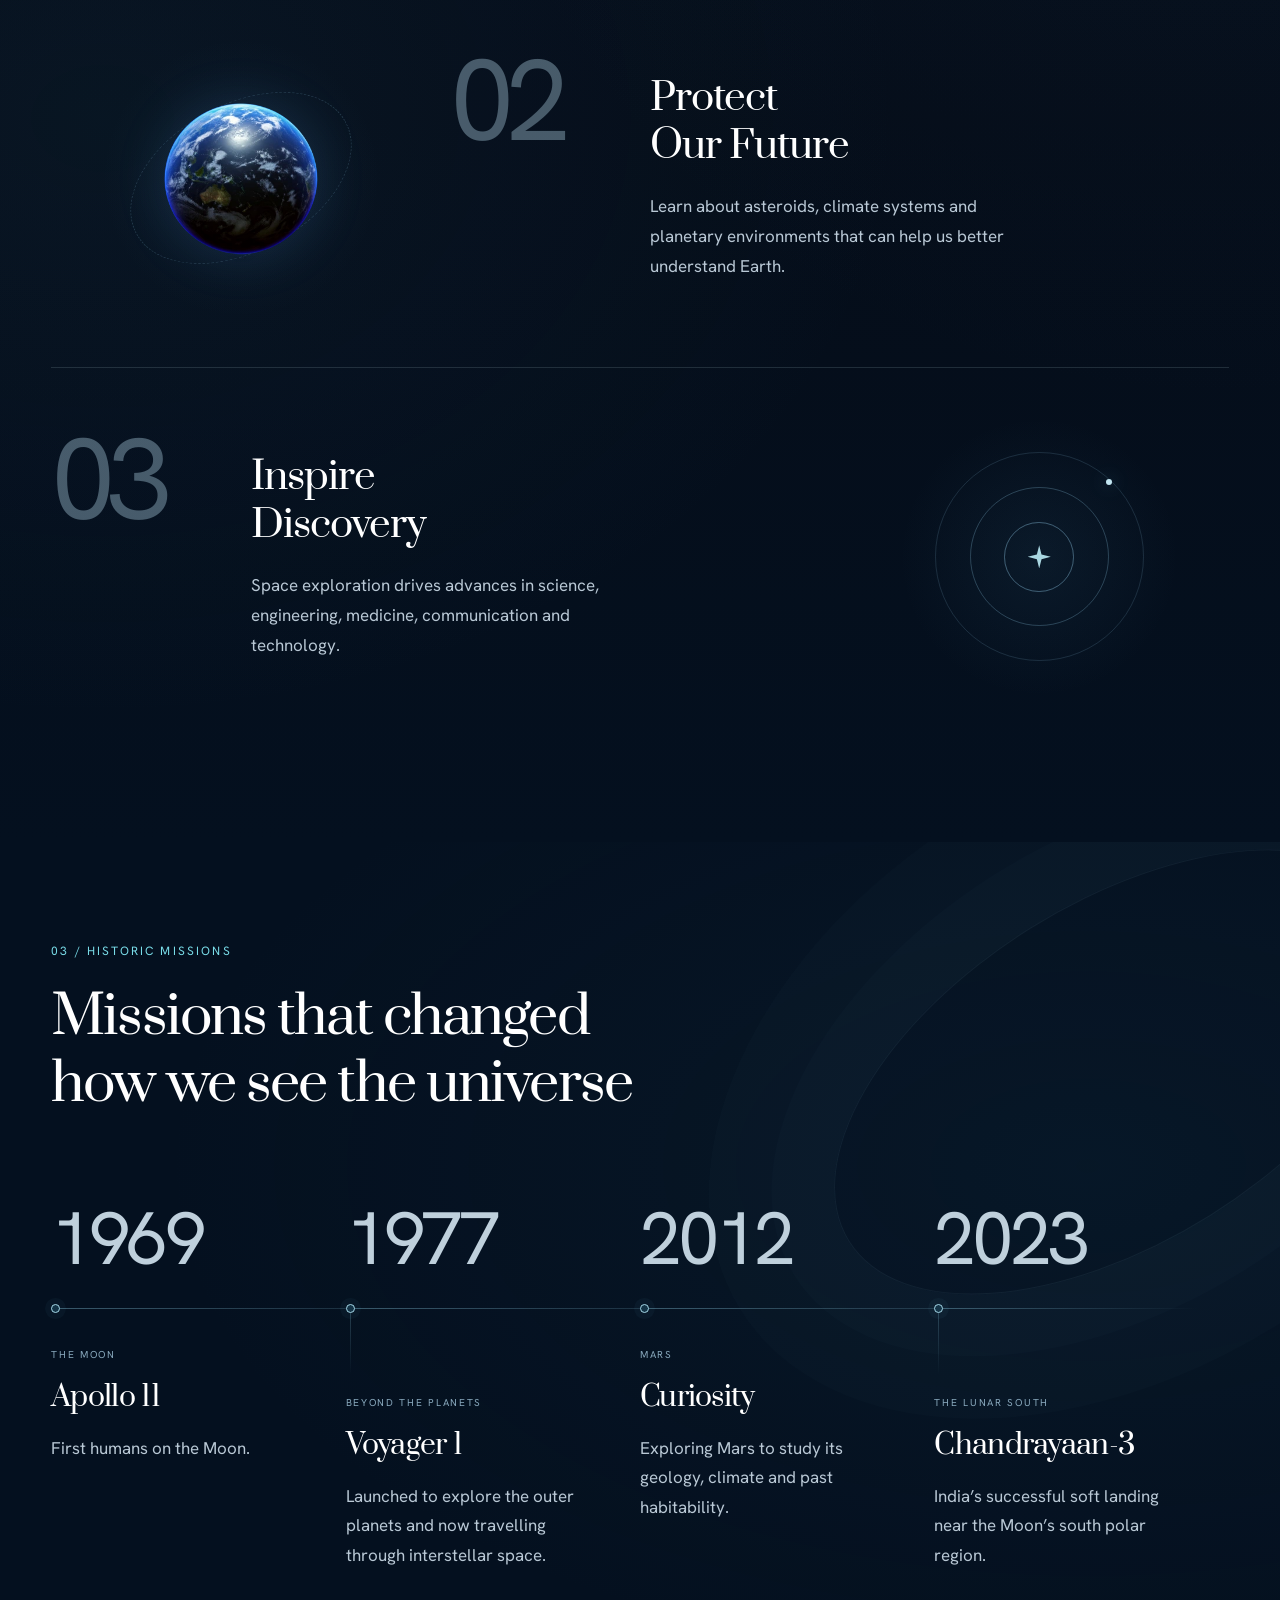
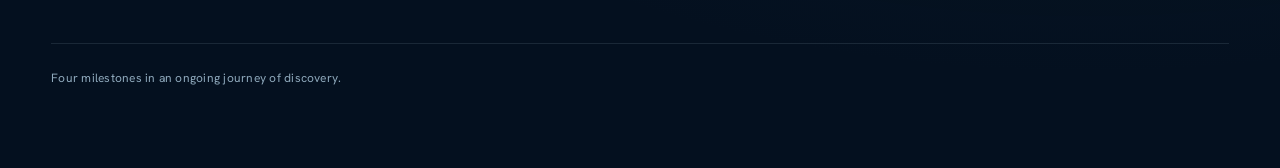
==== commit 9a6a6ab1: "Complete SpaceEdu homepage core Experience" ====
--- a/index.html
+++ b/index.html
@@ -6,82 +6,126 @@
   <meta name="theme-color" content="#04101f">
   <meta name="description" content="Explore Earth, Venus and Mars in a cinematic interactive learning experience.">
   <title>SpaceEdu — Planet Explorer</title>
-  <link rel="icon" type="image/png" href="assets/hf_20260827_202005_3346cc4d-ec3b-44ab-825c-b18e49f5021a.png">
+  <link rel="icon" type="image/png" sizes="48x48" href="assets/ui/favicon.png">
   <link href="assets/fonts/fonts.css" rel="stylesheet">
   <script>(function(){try{if(!window.matchMedia||!matchMedia('(prefers-reduced-motion: reduce)').matches){document.documentElement.classList.add('anim')}}catch(e){}})();</script>
-  <style>
-    *,*::before,*::after{box-sizing:border-box;margin:0;padding:0}
-    :root{
-      --dw:1353;--dh:1163;--gutter:25;
-      --u:max(min(.72px,calc(100vh / 700)),min(calc(100vw / 1353),calc(100vh / 1163)));
-      --dh-px:calc(1163 * var(--u));--vshift:calc(max(0px,(100vh - var(--dh-px))) * .42);
-      --ink:#fff;--cyan:#79dce8;--cyan-logo:#5fd0e1;--rule:rgba(255,255,255,.23);--btn-ink:#071227;
-      --font-serif:'Prata',Georgia,serif;--font-body:'Hanken Grotesk',system-ui,-apple-system,'Segoe UI',sans-serif;--font-logo:'Poppins',sans-serif
-    }
-    @supports(height:100dvh){:root{--u:max(min(.72px,calc(100dvh / 700)),min(calc(100vw / 1353),calc(100dvh / 1163)));--vshift:calc(max(0px,(100dvh - var(--dh-px))) * .42)}}
-    html,body{height:100%}body{background:#04101f;color:var(--ink);font-family:var(--font-body);-webkit-font-smoothing:antialiased;text-rendering:geometricPrecision;overflow:hidden}
-    button,a{-webkit-tap-highlight-color:transparent}.stage{position:fixed;inset:0;overflow:hidden;isolation:isolate;background:#04101f}
-    .sky{position:absolute;inset:0;z-index:0;background-image:url('assets/hf_20260827_202133_508c64b8-a31e-4290-bdfc-1187df70e0a6.png');background-size:cover;background-position:center;background-repeat:no-repeat}
-    .sky::after{content:"";position:absolute;inset:0;background:radial-gradient(circle at 50% 38%,transparent 4%,rgba(0,7,18,.08) 50%,rgba(0,4,14,.46) 100%),linear-gradient(180deg,rgba(1,6,16,.3),transparent 30%,rgba(1,6,16,.18));pointer-events:none}
-    .sky video{position:absolute;inset:0;width:100%;height:100%;object-fit:cover;display:block;opacity:0;transition:opacity .22s linear}.sky video.is-active{opacity:1}
-    .stars{position:absolute;inset:0;z-index:1;opacity:.4;background-image:radial-gradient(circle,rgba(255,255,255,.95) 0 calc(.75 * var(--u)),transparent calc(.9 * var(--u)));background-size:calc(96 * var(--u)) calc(96 * var(--u));animation:star-drift 80s linear infinite;pointer-events:none}
-    .ui{position:absolute;inset:0;z-index:3}.navbar{position:absolute;top:0;left:0;right:0;z-index:6;height:calc(88 * var(--u))}
-    .navbar::after{content:"";position:absolute;left:calc(25 * var(--u));right:calc(49 * var(--u));top:calc(86 * var(--u));height:calc(2 * var(--u));background:var(--rule)}
-    .navrow{position:absolute;left:calc(25 * var(--u));right:calc(49 * var(--u));top:0;height:calc(86 * var(--u));display:flex;align-items:center;justify-content:space-between}
-    .logo{font-family:var(--font-logo);font-weight:600;font-size:calc(18.4 * var(--u));letter-spacing:calc(-.15 * var(--u));line-height:1;color:#fff;text-decoration:none;white-space:nowrap;position:relative;top:calc(-1 * var(--u))}.logo i{font-style:normal;color:var(--cyan-logo)}
-    .links{display:flex;align-items:center}.links a{position:relative;display:flex;align-items:center;height:calc(86 * var(--u));font-size:calc(18.4 * var(--u));font-weight:400;line-height:1;color:#fff;text-decoration:none;padding:0 calc(17.5 * var(--u));letter-spacing:calc(-1 * var(--u));white-space:nowrap}.links a[aria-current="page"]::after{content:"";position:absolute;left:0;right:0;top:calc(83.5 * var(--u));height:calc(4 * var(--u));background:var(--cyan);border-radius:calc(1 * var(--u))}.links a:nth-child(2){margin-left:calc(24 * var(--u))}.links a:nth-child(3){margin-left:calc(26 * var(--u));letter-spacing:calc(-1.75 * var(--u))}.links a:nth-child(4){margin-left:calc(27 * var(--u))}
-    .links a.enroll{margin-left:calc(28.5 * var(--u));width:calc(107 * var(--u));height:calc(38 * var(--u));border-radius:calc(19 * var(--u));justify-content:center;font-size:calc(17 * var(--u));font-weight:600;letter-spacing:calc(-.75 * var(--u));color:var(--btn-ink);padding-top:calc(2 * var(--u));background:linear-gradient(180deg,#fff 0%,#d8ecfe 9%,#dceefe 72%,#f4f9ff 100%);box-shadow:0 calc(3 * var(--u)) calc(14 * var(--u)) rgba(255,255,255,.22),inset 0 0 0 calc(1.5 * var(--u)) rgba(255,255,255,.92);flex:none}
-    .burger{display:none;position:relative;width:calc(46 * var(--u));height:calc(46 * var(--u));padding:0;border:0;background:none;cursor:pointer;flex-direction:column;align-items:center;justify-content:center;gap:calc(6 * var(--u));flex:none}.burger span{display:block;width:calc(24 * var(--u));height:calc(2 * var(--u));border-radius:calc(2 * var(--u));background:#fff;transition:transform .28s cubic-bezier(.4,0,.2,1),opacity .18s linear}.navrow[data-open="true"] .burger span:nth-child(1){transform:translateY(calc(8 * var(--u))) rotate(45deg)}.navrow[data-open="true"] .burger span:nth-child(2){opacity:0}.navrow[data-open="true"] .burger span:nth-child(3){transform:translateY(calc(-8 * var(--u))) rotate(-45deg)}
-    .copy{position:absolute;inset:0;transform:translateY(var(--vshift));pointer-events:none}.copy a,.planet{pointer-events:auto}.col{position:absolute;left:0;right:calc(var(--gutter) * var(--u));text-align:center}
-    .eyebrow{top:calc(188.8 * var(--u));font-size:calc(30.45 * var(--u));font-weight:500;line-height:1;letter-spacing:calc(4 * var(--u));text-indent:calc(4 * var(--u))}h1.title{top:calc(268 * var(--u));font-family:var(--font-serif);font-weight:400;font-size:calc(112.4 * var(--u));line-height:1;letter-spacing:calc(2 * var(--u));text-indent:calc(2 * var(--u))}
-    .rule{top:calc(405.5 * var(--u));height:calc(5 * var(--u));font-size:0;line-height:0;padding-right:calc(2 * var(--u))}.rule span{display:inline-block;vertical-align:top;width:calc(100 * var(--u));height:100%;border-radius:calc(2.5 * var(--u));background:var(--cyan)}
-    p.lede{top:calc(433.2 * var(--u));font-size:calc(18.36 * var(--u));font-weight:400;line-height:calc(30 * var(--u));color:rgba(255,255,255,.95)}
-    .cta{top:calc(597 * var(--u));height:calc(66 * var(--u));isolation:isolate}.cta>a{display:inline-flex;align-items:center;justify-content:center;width:calc(216 * var(--u));height:calc(66 * var(--u));border-radius:calc(33 * var(--u));font-size:calc(17 * var(--u));font-weight:700;line-height:1;color:var(--btn-ink);text-decoration:none;padding-top:calc(2 * var(--u));background:linear-gradient(180deg,#fff 0%,#d6e8f8 4%,#d9ecfe 72%,#fff 100%);box-shadow:0 calc(10 * var(--u)) calc(18 * var(--u)) calc(-8 * var(--u)) rgba(255,255,255,.5),0 0 calc(26 * var(--u)) rgba(255,255,255,.18),inset 0 0 0 calc(2 * var(--u)) rgba(255,255,255,.9);transition:transform .3s ease,box-shadow .3s ease}.cta>a:hover{transform:translateY(calc(-3 * var(--u)));box-shadow:0 calc(14 * var(--u)) calc(24 * var(--u)) calc(-8 * var(--u)) rgba(255,255,255,.58),0 0 calc(32 * var(--u)) rgba(121,220,232,.24)}
-    .planet{position:absolute;z-index:-1;padding:0;border:0;background:none;appearance:none;line-height:0;cursor:pointer;transition:transform .45s cubic-bezier(.22,1,.36,1);filter:drop-shadow(0 calc(8 * var(--u)) calc(24 * var(--u)) rgba(0,0,0,.4))}.planet img{display:none;width:100%;height:auto;will-change:transform}.planet img.is-shown{display:block;animation:planet-spin 32s linear infinite}.planet-r img.is-shown{animation-direction:reverse;animation-duration:38s}.planet:hover{transform:scale(1.07)}.planet:active{transform:scale(.99)}.planet-l{width:calc(143 * var(--u));left:calc(-69.5 * var(--u));top:calc(-38.3 * var(--u));animation:planet-float-l 6s ease-in-out infinite}.planet-r{width:calc(143 * var(--u));right:calc(-64.7 * var(--u));top:calc(-40.6 * var(--u));animation:planet-float-r 7s ease-in-out infinite}
-    .label{position:absolute;top:calc(33 * var(--u));font-family:var(--font-serif);font-weight:400;font-size:calc(17.8 * var(--u));letter-spacing:calc(4.6 * var(--u));line-height:1;color:#fff;white-space:nowrap}.label-l{left:calc(111 * var(--u))}.label-r{right:calc(104 * var(--u))}
-    .scroll{position:absolute;z-index:4;left:50%;margin-left:calc((-48 - (var(--gutter) / 2)) * var(--u));bottom:calc(68 * var(--u));width:calc(96 * var(--u));height:calc(96 * var(--u));border-radius:50%;background:rgba(24,30,42,.7);backdrop-filter:blur(calc(6 * var(--u)));border:calc(1 * var(--u)) solid rgba(255,255,255,.08);display:flex;align-items:center;justify-content:center;cursor:pointer}.scroll svg{width:calc(20 * var(--u));height:calc(25 * var(--u));display:block;animation:arrow-pulse 2.1s ease-in-out infinite}
-    :focus-visible{outline:calc(2 * var(--u)) solid var(--cyan);outline-offset:calc(3 * var(--u))}.planet:focus-visible{border-radius:50%;outline-offset:calc(6 * var(--u))}
-    @keyframes planet-spin{to{transform:rotate(360deg)}}@keyframes planet-float-l{0%,100%{translate:0 0}50%{translate:0 calc(-7 * var(--u))}}@keyframes planet-float-r{0%,100%{translate:0 0}50%{translate:0 calc(8 * var(--u))}}@keyframes star-drift{to{background-position:calc(96 * var(--u)) calc(48 * var(--u))}}@keyframes arrow-pulse{0%,100%{transform:translateY(calc(-3 * var(--u)));opacity:.65}50%{transform:translateY(calc(4 * var(--u)));opacity:1}}
-    @keyframes ent-reveal{from{transform:translateY(115%)}to{transform:translateY(0)}}@keyframes ent-rise{from{opacity:0;transform:translateY(var(--rise,10px))}to{opacity:1;transform:none}}@keyframes ent-settle{from{opacity:0;transform:translateY(var(--rise,8px)) scale(.965)}to{opacity:1;transform:none}}@keyframes ent-draw{from{transform:scaleX(0)}to{transform:scaleX(1)}}@keyframes ent-fade{from{opacity:0}to{opacity:1}}
-    .anim{--e-expo:cubic-bezier(.16,1,.3,1);--e-quint:cubic-bezier(.22,1,.36,1);--e-slow:cubic-bezier(.4,0,.2,1)}.ent-mask,.ent-line{display:block}.anim .ent-mask{overflow:hidden;padding-top:.18em;margin-top:-.18em}.anim .ent-line{transform:translateY(115%);will-change:transform}.anim .navbar::after,.anim .links a[aria-current="page"]::after,.anim .rule span{transform:scaleX(0)}.anim .logo,.anim .links a,.anim .burger,.anim p.lede,.anim .label,.anim .cta>a,.anim .scroll,.anim .sky{opacity:0}.anim.play .sky{animation:ent-fade 1.6s var(--e-slow) .25s both}.anim.play .navbar::after{animation:ent-draw .9s var(--e-expo) .12s both}.anim.play .logo{--rise:calc(8 * var(--u));animation:ent-rise .6s var(--e-quint) .2s both}.anim.play .links a{--rise:calc(8 * var(--u));animation:ent-rise .55s var(--e-quint) .26s both}.anim.play .links a:nth-child(2){animation-delay:.31s}.anim.play .links a:nth-child(3){animation-delay:.36s}.anim.play .links a:nth-child(4){animation-delay:.41s}.anim.play .links a.enroll,.anim.play .burger{--rise:calc(8 * var(--u));animation:ent-settle .6s var(--e-quint) .46s both}.anim.play .links a[aria-current="page"]::after{animation:ent-draw .55s var(--e-expo) .6s both}.anim.play .eyebrow .ent-line{animation:ent-reveal .75s var(--e-expo) .3s both}.anim.play h1.title .ent-line{animation:ent-reveal .95s var(--e-expo) .44s both}.anim.play .rule span{animation:ent-draw .65s var(--e-expo) .78s both}.anim.play p.lede{--rise:calc(12 * var(--u));animation:ent-rise .7s var(--e-quint) .86s both}.anim.play .label-l{--rise:calc(8 * var(--u));animation:ent-rise .6s var(--e-quint) 1.04s both}.anim.play .label-r{--rise:calc(8 * var(--u));animation:ent-rise .6s var(--e-quint) 1.1s both}.anim.play .cta>a{--rise:calc(8 * var(--u));animation:ent-settle .7s var(--e-quint) 1.14s both}.anim.play .scroll{animation:ent-settle .6s var(--e-quint) 1.42s both}
-    @media(max-width:1030px),(max-height:620px){.navrow{left:calc(25 * var(--u));right:calc(25 * var(--u))}.burger{display:flex}.links{position:absolute;top:calc(96 * var(--u));right:0;z-index:5;width:min(calc(324 * var(--u)),calc(100vw - 50 * var(--u)));flex-direction:column;align-items:stretch;padding:calc(12 * var(--u));border-radius:calc(20 * var(--u));background:rgba(9,21,42,.9);backdrop-filter:blur(calc(18 * var(--u)));border:calc(1 * var(--u)) solid rgba(255,255,255,.14);box-shadow:0 calc(18 * var(--u)) calc(44 * var(--u)) rgba(2,8,20,.55);opacity:0;visibility:hidden;transform:translateY(calc(-10 * var(--u)));transition:opacity .24s ease,transform .28s ease,visibility .28s}.navrow[data-open="true"] .links{opacity:1;visibility:visible;transform:none}.links a:nth-child(n){margin-left:0;height:auto;justify-content:flex-start;padding:calc(14 * var(--u)) calc(16 * var(--u));font-size:calc(19 * var(--u));letter-spacing:calc(-.6 * var(--u))}.links a+a{border-top:calc(1 * var(--u)) solid rgba(255,255,255,.08)}.links a[aria-current="page"]::after{top:auto;bottom:calc(9 * var(--u));left:calc(16 * var(--u));right:auto;width:calc(26 * var(--u));height:calc(3 * var(--u))}.links a.enroll{margin:calc(14 * var(--u)) 0 calc(2 * var(--u));width:100%;height:calc(46 * var(--u));border-radius:calc(23 * var(--u));justify-content:center}}
-    @media(min-width:580px) and (max-width:1030px) and (min-height:621px){:root{--gutter:0;--u:min(max(min(.85px,calc(100vh / 780)),min(calc(100vw / 900),calc(100vh / 1163))),1.15px);--dh-px:calc(1120 * var(--u));--vshift:calc(max(0px,(100vh - var(--dh-px))) * .38)}.navbar::after{left:calc(25 * var(--u));right:calc(25 * var(--u))}p.lede{max-width:calc(620 * var(--u));margin-left:auto;margin-right:auto}p.lede br{display:none}.label-r{right:calc(116 * var(--u))}}
-    @media(max-width:579px),(max-height:620px){:root{--gutter:0;--u:max(min(.92px,calc(100vh / 620)),min(calc(100vw / 430),calc(100vh / 880)));--dh-px:calc(880 * var(--u));--vshift:calc(max(0px,(100vh - var(--dh-px))) * .34)}.navbar{height:calc(76 * var(--u))}.navbar::after{left:calc(24 * var(--u));right:calc(24 * var(--u));top:calc(74 * var(--u))}.navrow{left:calc(24 * var(--u));right:calc(24 * var(--u));height:calc(74 * var(--u))}.links{top:calc(84 * var(--u))}.copy{top:calc(76 * var(--u));display:flex;flex-direction:column;align-items:center;padding:calc(56 * var(--u)) calc(26 * var(--u)) 0}.col{position:static;width:100%;right:auto}.eyebrow{font-size:calc(20 * var(--u));letter-spacing:calc(5 * var(--u));text-indent:calc(5 * var(--u))}h1.title{font-size:calc(86 * var(--u));margin-top:calc(15 * var(--u))}.rule{margin-top:calc(20 * var(--u));height:calc(5 * var(--u));padding-right:0}.rule span{width:calc(84 * var(--u))}p.lede{margin-top:calc(19 * var(--u));font-size:calc(15.5 * var(--u));line-height:calc(26 * var(--u));max-width:calc(400 * var(--u))}p.lede br{display:none}.cta{top:auto;margin-top:calc(32 * var(--u));height:calc(60 * var(--u));position:relative}.cta>a{width:calc(190 * var(--u));height:calc(60 * var(--u));border-radius:calc(30 * var(--u))}.label{top:50%;transform:translateY(-50%);font-size:calc(16 * var(--u));letter-spacing:calc(4 * var(--u))}.label-l{left:calc(56 * var(--u))}.label-r{right:calc(60 * var(--u))}.planet-l{width:calc(89 * var(--u));left:calc(-44.5 * var(--u));top:calc(-17 * var(--u))}.planet-r{width:calc(89 * var(--u));right:calc(-44.5 * var(--u));top:calc(-18.3 * var(--u))}.scroll{width:calc(74 * var(--u));height:calc(74 * var(--u));margin-left:calc(-37 * var(--u));bottom:calc(49 * var(--u))}.scroll svg{width:calc(15.5 * var(--u));height:calc(19.5 * var(--u))}}
-    @media(max-height:660px){.scroll{display:none}}@media(max-height:620px){:root{--u:max(min(.85px,calc(100vh / 470)),min(calc(100vw / 640),calc(100vh / 560)));--dh-px:calc(560 * var(--u));--vshift:0px}.copy{padding-top:calc(26 * var(--u))}h1.title{font-size:calc(64 * var(--u));margin-top:calc(8 * var(--u))}.rule{margin-top:calc(12 * var(--u))}p.lede{margin-top:calc(12 * var(--u))}.cta{margin-top:calc(20 * var(--u))}.label{font-size:calc(15 * var(--u))}}@media(min-width:821px) and (max-height:660px){.copy{transform:none}}@media(max-width:500px){.label{top:calc(100% + 34 * var(--u));transform:none;font-size:calc(15 * var(--u))}.label-l{left:calc(6 * var(--u))}.label-r{right:calc(6 * var(--u))}}
-    @media(prefers-reduced-motion:reduce){.sky video{display:none}.stars,.planet,.planet img.is-shown,.scroll svg{animation:none}.planet{transition:none}.planet:hover,.planet:active{transform:none}.links,.burger span{transition:none}}
-  </style>
+  <link rel="stylesheet" href="homepage.css">
   <link rel="stylesheet" href="hero-3d.css">
+  <link rel="stylesheet" href="explore.css">
+  <link rel="stylesheet" href="why-space.css">
+  <link rel="stylesheet" href="missions.css">
 </head>
 <body>
-  <main class="stage">
+  <main>
+  <section class="stage" id="planets" aria-label="Planet explorer">
     <div class="sky">
     </div>
     <div class="planet-renderer"></div>
     <div class="planet-controls"><span id="rotation-help" class="sr-only">Drag to explore. Use arrow keys to rotate the focused planet.</span><button class="rotation-toggle" type="button" aria-label="Pause rotation" title="Pause rotation" aria-pressed="false"><svg viewBox="0 0 20 20" width="16" height="16" aria-hidden="true"><path class="pause-symbol" d="M7 5v10M13 5v10"/><path class="play-symbol" d="m7 4 9 6-9 6Z"/></svg></button></div>
     <div class="stars" aria-hidden="true"></div>
     <div class="ui">
-      <header class="navbar"><div class="navrow"><a class="logo" href="#">space<i>edu</i></a><nav class="links" id="site-nav"><a href="#" aria-current="page">Planets</a><a href="#">Tution</a><a href="#">Tutorials</a><a href="#">Blog</a><a class="enroll" href="#">Enroll</a></nav><button class="burger" type="button" aria-label="Open navigation" aria-expanded="false" aria-controls="site-nav"><span></span><span></span><span></span></button></div></header>
+      <header class="navbar"><div class="navrow"><a class="logo" href="#">space<i>edu</i></a><nav class="links" id="site-nav"><a href="#" aria-current="page">Planets</a><a href="#">Tuition</a><a href="#">Tutorials</a><a href="#">Blog</a><a class="enroll" href="#">Enroll</a></nav><button class="burger" type="button" aria-label="Open navigation" aria-expanded="false" aria-controls="site-nav"><span></span><span></span><span></span></button></div></header>
       <section class="copy" aria-live="polite">
         <div class="col eyebrow"><span class="ent-mask"><span class="ent-line">PLANET</span></span></div>
         <h1 class="col title"><span class="ent-mask"><span class="ent-line">EARTH</span></span></h1>
         <div class="col rule"><span></span></div>
         <p class="col lede">Learn more about the fascinating details that we call our home, Planet Earth. Course enrollment <br>starts today. Early Bird tickets typically last a week, don&rsquo;t miss out!</p>
         <div class="col cta">
-          <button class="planet planet-l" type="button" data-slot="l"><img data-planet="earth" alt="" src="assets/hf_20260827_202005_3346cc4d-ec3b-44ab-825c-b18e49f5021a.png"><img data-planet="venus" alt="" src="assets/hf_20260827_202012_640b239a-d08a-4200-adb2-741bbe129ac8.png"><img data-planet="mars" alt="" src="assets/hf_20260827_202018_3d559490-f613-4ed7-a3bb-3b7e9fc90fb8.png"></button>
-          <button class="planet planet-r" type="button" data-slot="r"><img data-planet="earth" alt="" src="assets/hf_20260827_202005_3346cc4d-ec3b-44ab-825c-b18e49f5021a.png"><img data-planet="venus" alt="" src="assets/hf_20260827_202012_640b239a-d08a-4200-adb2-741bbe129ac8.png"><img data-planet="mars" alt="" src="assets/hf_20260827_202018_3d559490-f613-4ed7-a3bb-3b7e9fc90fb8.png"></button>
-          <a href="#">GET STARTED</a><span class="label label-l"></span><span class="label label-r"></span>
+          <button class="planet planet-l" type="button" data-slot="l"><img data-planet="earth" alt="" src="assets/ui/earth-thumbnail.webp"><img data-planet="venus" alt="" src="assets/ui/venus-thumbnail.webp"><img data-planet="mars" alt="" src="assets/ui/mars-thumbnail.webp"><span class="label label-l"></span></button>
+          <button class="planet planet-r" type="button" data-slot="r"><img data-planet="earth" alt="" src="assets/ui/earth-thumbnail.webp"><img data-planet="venus" alt="" src="assets/ui/venus-thumbnail.webp"><img data-planet="mars" alt="" src="assets/ui/mars-thumbnail.webp"><span class="label label-r"></span></button>
+          <a href="#">GET STARTED</a>
         </div>
       </section>
     </div>
-    <button class="scroll" type="button" aria-label="Scroll to next section"><svg viewBox="0 0 26 33" fill="none" aria-hidden="true"><path d="M13 1.5V31.5M1.9 20.4 13 31.5l11.1-11.1" stroke="#fff" stroke-width="3" stroke-linecap="square" stroke-linejoin="miter"/></svg></button>
+    <button class="scroll" hidden type="button" aria-label="Scroll to next section"><svg viewBox="0 0 26 33" fill="none" aria-hidden="true"><path d="M13 1.5V31.5M1.9 20.4 13 31.5l11.1-11.1" stroke="#fff" stroke-width="3" stroke-linecap="square" stroke-linejoin="miter"/></svg></button>
+  </section>
+  <section class="solar-system" id="solar-system" data-homepage-section aria-labelledby="solar-title" tabindex="-1">
+    <header class="solar-heading">
+      <div><p class="solar-kicker">01 / OUR COSMIC NEIGHBORHOOD</p><h2 id="solar-title">Explore the<br>Solar System</h2></div>
+      <p class="solar-intro">From sun-scorched rock to distant ice giants. Meet the eight worlds that share our star.</p>
+    </header>
+    <div class="solar-guide"><span>IN ORDER FROM THE SUN</span><span class="solar-desktop-hint">Select a world. Look a little closer.</span><div class="solar-navigation" hidden><span class="solar-position" aria-live="polite" aria-atomic="true">01 / 08</span><button type="button" class="solar-prev" aria-label="Previous planet" aria-controls="solar-gallery" disabled>←</button><button type="button" class="solar-next" aria-label="Next planet" aria-controls="solar-gallery">→</button></div></div>
+    <ol class="solar-gallery" id="solar-gallery" aria-label="Eight planets in order from the Sun">
+      <li class="solar-world"><details><summary><span class="solar-meta"><span>01</span>Terrestrial</span><span class="solar-portrait"><img src="assets/explore/mercury.webp" alt="Mercury’s cratered gray surface" width="560" height="480" loading="lazy" decoding="async"></span><h3>Mercury</h3><span class="solar-fact">A year here passes in just 88 Earth days.</span><span class="solar-open">Field notes <span aria-hidden="true">+</span></span></summary><div class="solar-note"><p>The smallest planet races around the Sun, yet turns slowly on its axis.</p><a href="https://science.nasa.gov/mercury/facts/" target="_blank" rel="noopener">Discover Mercury at NASA ↗</a></div></details></li>
+      <li class="solar-world"><details><summary><span class="solar-meta"><span>02</span>Terrestrial</span><span class="solar-portrait"><img src="assets/ui/venus-thumbnail.webp" alt="Venus wrapped in swirling clouds" width="288" height="288" loading="lazy" decoding="async"></span><h3>Venus</h3><span class="solar-fact">A thick atmosphere makes this our hottest planet.</span><span class="solar-open">Field notes <span aria-hidden="true">+</span></span></summary><div class="solar-note"><p>Its dense carbon dioxide atmosphere traps heat beneath clouds of sulfuric acid.</p><a href="https://science.nasa.gov/venus/venus-facts/" target="_blank" rel="noopener">Discover Venus at NASA ↗</a></div></details></li>
+      <li class="solar-world"><details><summary><span class="solar-meta"><span>03</span>Terrestrial</span><span class="solar-portrait"><img src="assets/ui/earth-thumbnail.webp" alt="Earth’s blue oceans and white clouds" width="288" height="288" loading="lazy" decoding="async"></span><h3>Earth</h3><span class="solar-fact">The only world we know of that supports life.</span><span class="solar-open">Field notes <span aria-hidden="true">+</span></span></summary><div class="solar-note"><p>Liquid oceans cover about 71 percent of our home planet’s surface.</p><a href="https://science.nasa.gov/earth/facts/" target="_blank" rel="noopener">Discover Earth at NASA ↗</a></div></details></li>
+      <li class="solar-world"><details><summary><span class="solar-meta"><span>04</span>Terrestrial</span><span class="solar-portrait"><img src="assets/ui/mars-thumbnail.webp" alt="Mars’s rust-red terrain" width="288" height="288" loading="lazy" decoding="async"></span><h3>Mars</h3><span class="solar-fact">Home to Olympus Mons, the solar system’s largest volcano.</span><span class="solar-open">Field notes <span aria-hidden="true">+</span></span></summary><div class="solar-note"><p>Ancient river valleys and lakebeds hint at a much wetter past.</p><a href="https://science.nasa.gov/mars/facts/" target="_blank" rel="noopener">Discover Mars at NASA ↗</a></div></details></li>
+      <li class="solar-world"><details><summary><span class="solar-meta"><span>05</span>Gas giant</span><span class="solar-portrait"><img src="assets/explore/jupiter.webp" alt="Jupiter’s swirling bands of clouds" width="560" height="480" loading="lazy" decoding="async"></span><h3>Jupiter</h3><span class="solar-fact">This enormous world spins once in about 10 hours.</span><span class="solar-open">Field notes <span aria-hidden="true">+</span></span></summary><div class="solar-note"><p>Fast rotation drives powerful jet streams between its bright zones and dark belts.</p><a href="https://science.nasa.gov/jupiter/jupiter-facts/" target="_blank" rel="noopener">Discover Jupiter at NASA ↗</a></div></details></li>
+      <li class="solar-world"><details><summary><span class="solar-meta"><span>06</span>Gas giant</span><span class="solar-portrait solar-portrait--rings"><img src="assets/explore/saturn.webp" alt="Saturn surrounded by its wide, icy rings" width="560" height="480" loading="lazy" decoding="async"></span><h3>Saturn</h3><span class="solar-fact">Its magnificent rings are made mostly of pieces of ice.</span><span class="solar-open">Field notes <span aria-hidden="true">+</span></span></summary><div class="solar-note"><p>Countless fragments orbit together, ranging from tiny grains to mountain-sized chunks.</p><a href="https://science.nasa.gov/saturn/facts/" target="_blank" rel="noopener">Discover Saturn at NASA ↗</a></div></details></li>
+      <li class="solar-world"><details><summary><span class="solar-meta"><span>07</span>Ice giant</span><span class="solar-portrait"><img src="assets/explore/uranus.webp" alt="Uranus’s pale blue-green cloud tops" width="560" height="480" loading="lazy" decoding="async"></span><h3>Uranus</h3><span class="solar-fact">An extreme tilt sends it rolling around the Sun on its side.</span><span class="solar-open">Field notes <span aria-hidden="true">+</span></span></summary><div class="solar-note"><p>Methane in its atmosphere absorbs red light, giving the planet its blue-green color.</p><a href="https://science.nasa.gov/uranus/facts/" target="_blank" rel="noopener">Discover Uranus at NASA ↗</a></div></details></li>
+      <li class="solar-world"><details><summary><span class="solar-meta"><span>08</span>Ice giant</span><span class="solar-portrait"><img src="assets/explore/neptune.webp" alt="Neptune with bright clouds and a dark storm" width="560" height="480" loading="lazy" decoding="async"></span><h3>Neptune</h3><span class="solar-fact">Winds here can exceed 1,200 miles per hour.</span><span class="solar-open">Field notes <span aria-hidden="true">+</span></span></summary><div class="solar-note"><p>The most distant planet is also the solar system’s windiest world.</p><a href="https://science.nasa.gov/neptune/neptune-facts/" target="_blank" rel="noopener">Discover Neptune at NASA ↗</a></div></details></li>
+    </ol>
+    <p class="solar-caption">Worlds shown not to scale. Some imagery uses enhanced color. <a href="https://science.nasa.gov/solar-system/planets/" target="_blank" rel="noopener">Explore the science at NASA ↗</a></p>
+  </section>
+  <section class="why-space" id="why-explore-space" data-homepage-section aria-labelledby="why-space-title">
+    <div class="why-space-inner">
+      <header class="why-space-heading">
+        <p class="why-space-kicker">02 / A REASON TO LOOK UP</p>
+        <h2 id="why-space-title">Why Explore Space?</h2>
+        <p class="why-space-intro">Space exploration helps us understand where we came from, how planets evolve, and what possibilities may exist beyond Earth.</p>
+      </header>
+      <ol class="why-space-stories">
+        <li class="why-space-story">
+          <span class="why-space-number" aria-hidden="true">01</span>
+          <div class="why-space-copy"><h3>Understand<br>Our Origins</h3><p>Study planets, stars and galaxies to uncover how our solar system and universe formed.</p></div>
+          <div class="why-space-art why-space-art--origins" aria-hidden="true"><span class="why-space-orbit"></span><span class="why-space-orbit"></span><span class="why-space-orbit"></span><span class="why-space-sun"></span></div>
+        </li>
+        <li class="why-space-story">
+          <span class="why-space-number" aria-hidden="true">02</span>
+          <div class="why-space-copy"><h3>Protect<br>Our Future</h3><p>Learn about asteroids, climate systems and planetary environments that can help us better understand Earth.</p></div>
+          <div class="why-space-art why-space-art--earth" aria-hidden="true"><span class="why-space-orbit"></span><img src="assets/ui/earth-thumbnail.webp" width="288" height="288" alt="" loading="lazy" decoding="async"></div>
+        </li>
+        <li class="why-space-story">
+          <span class="why-space-number" aria-hidden="true">03</span>
+          <div class="why-space-copy"><h3>Inspire<br>Discovery</h3><p>Space exploration drives advances in science, engineering, medicine, communication and technology.</p></div>
+          <div class="why-space-art why-space-art--discovery" aria-hidden="true"><span class="why-space-orbit"></span><span class="why-space-orbit"></span><span class="why-space-orbit"></span><span class="why-space-signal"></span></div>
+        </li>
+      </ol>
+    </div>
+  </section>
+  <section class="missions" id="historic-missions" data-homepage-section aria-labelledby="missions-title">
+    <div class="missions-inner">
+      <header class="missions-heading">
+        <p class="missions-kicker">03 / HISTORIC MISSIONS</p>
+        <h2 id="missions-title">Missions that changed<br> how we see the universe</h2>
+      </header>
+      <ol class="missions-journey" aria-label="Historic missions in chronological order">
+        <li class="missions-stop">
+          <time class="missions-year" datetime="1969">1969</time>
+          <span class="missions-marker" aria-hidden="true"></span>
+          <div class="missions-story"><p class="missions-destination">THE MOON</p><h3>Apollo 11</h3><p class="missions-description">First humans on the Moon.</p></div>
+        </li>
+        <li class="missions-stop">
+          <time class="missions-year" datetime="1977">1977</time>
+          <span class="missions-marker" aria-hidden="true"></span>
+          <div class="missions-story"><p class="missions-destination">BEYOND THE PLANETS</p><h3>Voyager 1</h3><p class="missions-description">Launched to explore the outer planets and now travelling through interstellar space.</p></div>
+        </li>
+        <li class="missions-stop">
+          <time class="missions-year" datetime="2012">2012</time>
+          <span class="missions-marker" aria-hidden="true"></span>
+          <div class="missions-story"><p class="missions-destination">MARS</p><h3>Curiosity</h3><p class="missions-description">Exploring Mars to study its geology, climate and past habitability.</p></div>
+        </li>
+        <li class="missions-stop">
+          <time class="missions-year" datetime="2023">2023</time>
+          <span class="missions-marker" aria-hidden="true"></span>
+          <div class="missions-story"><p class="missions-destination">THE LUNAR SOUTH</p><h3>Chandrayaan-3</h3><p class="missions-description">India’s successful soft landing near the Moon’s south polar region.</p></div>
+        </li>
+      </ol>
+      <p class="missions-caption">Four milestones in an ongoing journey of discovery.</p>
+    </div>
+  </section>
   </main>
+  <script src="homepage-scroll.js" defer></script>
+  <script src="explore.js" defer></script>
+  <script src="why-space.js" defer></script>
+  <script src="missions.js" defer></script>
   <script>
     (()=>{
       const ORDER=['earth','venus','mars'];
       const DATA={
-        earth:{name:'EARTH',still:'assets/hf_20260827_202133_508c64b8-a31e-4290-bdfc-1187df70e0a6.png',lede:'Learn more about the fascinating details that we call our home, Planet Earth. Course enrollment <br>starts today. Early Bird tickets typically last a week, don\u2019t miss out!'},
-        venus:{name:'VENUS',still:'assets/hf_20260827_202133_cf55d1d8-7b59-4a64-80da-d72052ae974e.png',lede:'The hottest world in our solar system, wrapped in clouds of sulfuric acid. Course enrollment <br>starts today. Early Bird tickets typically last a week, don\u2019t miss out!'},
-        mars:{name:'MARS',still:'assets/hf_20260827_202133_0ba6de7c-285d-43dc-b7ab-8c54c73707cb.png',lede:'The rust-red desert world, home to the tallest volcano we know of. Course enrollment <br>starts today. Early Bird tickets typically last a week, don\u2019t miss out!'}
+        earth:{name:'EARTH',still:'assets/ui/earth-fallback.webp',lede:'Learn more about the fascinating details that we call our home, Planet Earth. Course enrollment <br>starts today. Early Bird tickets typically last a week, don\u2019t miss out!'},
+        venus:{name:'VENUS',still:'assets/ui/venus-fallback.webp',lede:'The hottest world in our solar system, wrapped in clouds of sulfuric acid. Course enrollment <br>starts today. Early Bird tickets typically last a week, don\u2019t miss out!'},
+        mars:{name:'MARS',still:'assets/ui/mars-fallback.webp',lede:'The rust-red desert world, home to the tallest volcano we know of. Course enrollment <br>starts today. Early Bird tickets typically last a week, don\u2019t miss out!'}
       };
       const sky=document.querySelector('.sky'),title=document.querySelector('.title .ent-line'),lede=document.querySelector('.lede'),buttons=[...document.querySelectorAll('.planet')],labels={l:document.querySelector('.label-l'),r:document.querySelector('.label-r')};
       let featured='', hero=null, busy=false, target=null;
--- a/homepage.css
+++ b/homepage.css
@@ -0,0 +1,96 @@
+/* Page layout and typography. The 3D renderer and synchronized transitions are separate. */
+*,*::before,*::after{box-sizing:border-box;margin:0;padding:0}
+:root{--u:1px;--ink:#fff;--cyan:#79dce8;--cyan-logo:#5fd0e1;--rule:rgba(255,255,255,.16);--btn-ink:#071227;--gutter:clamp(20px,4vw,64px);--font-serif:'Prata',Georgia,serif;--font-body:'Hanken Grotesk',system-ui,-apple-system,'Segoe UI',sans-serif;--font-logo:'Poppins',sans-serif}
+html{min-height:100%;background:#04101f}
+body{color:var(--ink);font-family:var(--font-body);-webkit-font-smoothing:antialiased;text-rendering:optimizeLegibility}
+button,a{-webkit-tap-highlight-color:transparent}button{font:inherit}a{color:inherit}
+.stage{position:relative;min-height:100vh;min-height:100svh;overflow:clip;isolation:isolate;background:#04101f}
+.sky{position:absolute;inset:0;z-index:0;background:#04101f url('assets/ui/earth-fallback.webp') center/cover no-repeat}
+.sky::after{content:"";position:absolute;inset:0;background:linear-gradient(180deg,#01061035,transparent 40%,#01061015);pointer-events:none}
+.stars{position:absolute;inset:-2%;z-index:1;opacity:.7;background:url('assets/ui/stars.svg') center/cover no-repeat;animation:star-drift 90s ease-in-out infinite alternate;pointer-events:none}
+.ui{position:relative;z-index:3;min-height:inherit;display:flex;flex-direction:column}
+.navbar{position:relative;z-index:6;margin:0 var(--gutter);flex:none}
+.navbar::after{content:"";position:absolute;bottom:0;left:0;right:0;height:1px;background:var(--rule)}
+.navrow{position:relative;min-height:88px;display:flex;align-items:center;justify-content:space-between;gap:32px}
+.logo{font-family:var(--font-logo);font-weight:600;font-size:21px;letter-spacing:-.4px;line-height:1;text-decoration:none;white-space:nowrap}
+.logo i{font-style:normal;color:var(--cyan-logo)}
+.links{display:flex;align-items:center;gap:clamp(12px,2.2vw,32px)}
+.links a{position:relative;display:flex;align-items:center;justify-content:center;min-height:48px;padding:0 8px;font-size:16px;font-weight:500;line-height:1.4;letter-spacing:.01em;text-decoration:none;color:#d8e3ed;white-space:nowrap;transition:color .2s}
+.links a:hover{color:var(--cyan)}
+.links a[aria-current="page"]{color:#fff}
+.links a[aria-current="page"]::after{content:"";position:absolute;left:8px;right:8px;bottom:-20px;height:2px;background:var(--cyan)}
+.links a.enroll{min-height:44px;padding:0 24px;margin-left:8px;border:1px solid #d4eafa45;border-radius:24px;background:#d3e9f50b;color:#e9f5fc;font-weight:600;transition:background .2s,border-color .2s}
+.links a.enroll:hover{background:#d3e9f51a;border-color:#79dce890}
+.burger{display:none;width:48px;height:48px;padding:0;border:0;background:none;cursor:pointer;flex-direction:column;align-items:center;justify-content:center;gap:6px;flex:none}
+.burger span{display:block;width:24px;height:2px;border-radius:2px;background:#fff;transition:transform .25s,opacity .2s}
+.navrow[data-open="true"] .burger span:nth-child(1){transform:translateY(8px) rotate(45deg)}
+.navrow[data-open="true"] .burger span:nth-child(2){opacity:0}
+.navrow[data-open="true"] .burger span:nth-child(3){transform:translateY(-8px) rotate(-45deg)}
+.copy{position:relative;display:flex;flex-direction:column;align-items:center;text-align:center;padding:clamp(40px,6svh,76px) var(--gutter) max(260px,32svh);pointer-events:none;flex:1}
+.copy a,.planet{pointer-events:auto}
+.col{width:100%}
+.eyebrow{font-size:17px;font-weight:500;line-height:1.4;letter-spacing:.28em;text-indent:.28em;color:#e1edf5}
+h1.title{margin-top:18px;font-family:var(--font-serif);font-weight:400;font-size:clamp(76px,8vw,112px);line-height:1.12;letter-spacing:.018em}
+.rule{margin-top:22px;height:3px;font-size:0;line-height:0}
+.rule span{display:inline-block;width:64px;height:3px;border-radius:2px;background:var(--cyan)}
+p.lede{max-width:720px;margin-top:24px;font-size:18px;font-weight:400;line-height:1.65;letter-spacing:.005em;color:#d5e0ec;text-wrap:pretty}
+p.lede br{display:none}
+.cta{display:grid;grid-template-columns:minmax(160px,1fr) auto minmax(160px,1fr);align-items:center;gap:32px;max-width:1180px;margin-top:32px;isolation:isolate}
+.cta>a{grid-column:2;grid-row:1;display:inline-flex;align-items:center;justify-content:center;min-height:54px;padding:0 30px;border:1px solid #d6eaf5;border-radius:28px;background:#d6eaf5;font-size:15px;font-weight:700;line-height:1.3;letter-spacing:.045em;color:var(--btn-ink);text-decoration:none;box-shadow:0 4px 24px #81bed018;transition:transform .25s,background .25s,box-shadow .25s}
+.cta>a:hover{transform:translateY(-2px);background:#eef8fc;box-shadow:0 8px 28px #81bed029}
+.planet{display:flex;align-items:center;gap:12px;min-height:92px;padding:4px;border:1px solid transparent;border-radius:48px;background:none;appearance:none;cursor:pointer;transition:background .25s,border-color .25s}
+.planet-l{grid-column:1;grid-row:1;justify-self:start;animation:planet-float-l 6s ease-in-out infinite}
+.planet-r{grid-column:3;grid-row:1;justify-self:end;flex-direction:row-reverse;animation:planet-float-r 7s ease-in-out infinite}
+.planet img{display:none;width:84px;height:84px;object-fit:contain;flex:none;filter:drop-shadow(0 6px 12px #0005)}
+.planet img.is-shown{display:block;animation:planet-spin 64s linear infinite}
+.planet-r img.is-shown{animation-direction:reverse;animation-duration:76s}
+.planet:hover{background:#b4dbef09;border-color:#b4dbef24}
+.planet:active{background:#b4dbef16}
+.label{font-family:var(--font-serif);font-size:15px;font-weight:400;letter-spacing:.15em;line-height:1.5;color:#f0f7ff;white-space:nowrap;padding:7px 10px;border-radius:18px;background:#04101fa6;text-shadow:0 1px 6px #000}
+.scroll{position:absolute;z-index:4;left:calc(50% - 22px);bottom:24px;width:44px;height:44px;border-radius:50%;border:1px solid #ffffff24;background:#04101f66;color:#d7e5ee;display:grid;place-items:center;cursor:pointer;transition:background .2s,border-color .2s}
+.scroll[hidden]{display:none}
+.scroll:hover{background:#152b3acc;border-color:#79dce877}
+.scroll svg{width:14px;height:20px;animation:arrow-pulse 2.5s ease-in-out infinite}
+:focus-visible{outline:2px solid var(--cyan);outline-offset:5px}
+.planet:focus-visible{border-color:var(--cyan)}
+@keyframes planet-spin{to{transform:rotate(360deg)}}
+@keyframes planet-float-l{0%,100%{translate:0 0}50%{translate:0 -3px}}
+@keyframes planet-float-r{0%,100%{translate:0 0}50%{translate:0 3px}}
+@keyframes star-drift{to{transform:translate3d(-.6%,.7%,0)}}
+@keyframes arrow-pulse{0%,100%{translate:0 -2px;opacity:.65}50%{translate:0 2px;opacity:1}}
+@media(max-width:900px){
+  .navrow{min-height:76px}.burger{display:flex}
+  .links{position:absolute;top:84px;right:0;z-index:5;width:min(320px,calc(100vw - 2 * var(--gutter)));max-height:calc(100svh - 108px);overflow-y:auto;display:flex;flex-direction:column;align-items:stretch;gap:0;padding:12px;border-radius:16px;background:#09152af5;border:1px solid #ffffff24;box-shadow:0 16px 40px #0005;opacity:0;visibility:hidden;transform:translateY(-8px);transition:opacity .2s,transform .2s,visibility .2s}
+  .navrow[data-open="true"] .links{opacity:1;visibility:visible;transform:none}
+  .links a{justify-content:flex-start;min-height:48px;padding:12px 16px}
+  .links a+a{border-top:1px solid #ffffff12}
+  .links a[aria-current="page"]::after{left:16px;right:auto;bottom:5px;width:24px}
+  .links a.enroll{margin:12px 0 0;justify-content:center}
+  .copy{padding-top:44px}
+  .cta{gap:16px;grid-template-columns:minmax(140px,1fr) auto minmax(140px,1fr)}
+  .planet img{width:64px;height:64px}.planet{min-height:76px;gap:6px}.label{font-size:14px;padding:7px 8px}
+}
+@media(max-width:600px){
+  :root{--gutter:20px}
+  .logo{font-size:20px}
+  .copy{padding-top:36px;padding-bottom:max(220px,28svh)}
+  .eyebrow{font-size:15px;letter-spacing:.24em}
+  h1.title{font-size:clamp(64px,18vw,84px);margin-top:14px}
+  .rule{margin-top:18px}
+  p.lede{font-size:16px;line-height:1.65;margin-top:20px;max-width:400px}
+  .cta{margin-top:24px;grid-template-columns:1fr 1fr;gap:20px 12px;max-width:420px}
+  .cta>a{grid-column:1/-1;justify-self:center;min-width:182px}
+  .planet-l{grid-column:1;grid-row:2}.planet-r{grid-column:2;grid-row:2}
+  .planet{min-height:72px;padding:2px;gap:2px}.planet img{width:58px;height:58px}
+  .label{font-size:13px;letter-spacing:.12em;padding:7px 6px}
+}
+@media(max-height:500px) and (min-width:601px){
+  .navrow{min-height:72px}.copy{padding-top:28px;padding-bottom:200px}
+  h1.title{font-size:72px;margin-top:12px}.rule{margin-top:16px}
+  p.lede{font-size:16px;max-width:620px;margin-top:18px}.cta{margin-top:24px}
+}
+
+/* Existing entrance choreography, retained. */
+@keyframes ent-reveal{from{transform:translateY(115%)}to{transform:translateY(0)}}@keyframes ent-rise{from{opacity:0;transform:translateY(var(--rise,10px))}to{opacity:1;transform:none}}@keyframes ent-settle{from{opacity:0;transform:translateY(var(--rise,8px)) scale(.965)}to{opacity:1;transform:none}}@keyframes ent-draw{from{transform:scaleX(0)}to{transform:scaleX(1)}}@keyframes ent-fade{from{opacity:0}to{opacity:1}}
+    .anim{--e-expo:cubic-bezier(.16,1,.3,1);--e-quint:cubic-bezier(.22,1,.36,1);--e-slow:cubic-bezier(.4,0,.2,1)}.ent-mask,.ent-line{display:block}.anim .ent-mask{overflow:hidden;padding-top:.18em;margin-top:-.18em}.anim .ent-line{transform:translateY(115%);will-change:transform}.anim .navbar::after,.anim .links a[aria-current="page"]::after,.anim .rule span{transform:scaleX(0)}.anim .logo,.anim .links a,.anim .burger,.anim p.lede,.anim .label,.anim .cta>a,.anim .scroll,.anim .sky{opacity:0}.anim.play .sky{animation:ent-fade 1.6s var(--e-slow) .25s both}.anim.play .navbar::after{animation:ent-draw .9s var(--e-expo) .12s both}.anim.play .logo{--rise:calc(8 * var(--u));animation:ent-rise .6s var(--e-quint) .2s both}.anim.play .links a{--rise:calc(8 * var(--u));animation:ent-rise .55s var(--e-quint) .26s both}.anim.play .links a:nth-child(2){animation-delay:.31s}.anim.play .links a:nth-child(3){animation-delay:.36s}.anim.play .links a:nth-child(4){animation-delay:.41s}.anim.play .links a.enroll,.anim.play .burger{--rise:calc(8 * var(--u));animation:ent-settle .6s var(--e-quint) .46s both}.anim.play .links a[aria-current="page"]::after{animation:ent-draw .55s var(--e-expo) .6s both}.anim.play .eyebrow .ent-line{animation:ent-reveal .75s var(--e-expo) .3s both}.anim.play h1.title .ent-line{animation:ent-reveal .95s var(--e-expo) .44s both}.anim.play .rule span{animation:ent-draw .65s var(--e-expo) .78s both}.anim.play p.lede{--rise:calc(12 * var(--u));animation:ent-rise .7s var(--e-quint) .86s both}.anim.play .label-l{--rise:calc(8 * var(--u));animation:ent-rise .6s var(--e-quint) 1.04s both}.anim.play .label-r{--rise:calc(8 * var(--u));animation:ent-rise .6s var(--e-quint) 1.1s both}.anim.play .cta>a{--rise:calc(8 * var(--u));animation:ent-settle .7s var(--e-quint) 1.14s both}.anim.play .scroll{animation:ent-settle .6s var(--e-quint) 1.42s both}
+    
--- a/hero-3d.css
+++ b/hero-3d.css
@@ -4,7 +4,6 @@
 .planet-renderer canvas:focus-visible{outline:2px solid var(--cyan);outline-offset:-5px}
 .ui{pointer-events:none;transform:translateZ(0)}.navbar{pointer-events:auto}
 .stage.has-3d .sky{background-image:radial-gradient(ellipse at 48% 90%,#112c4a 0%,#030b17 58%,#020711 100%)!important}
-.stage.has-3d .sky video{display:none}
 .planet-controls{display:none;position:absolute;z-index:4;bottom:max(16px,env(safe-area-inset-bottom));right:20px;align-items:center}
 .has-3d .planet-controls{display:flex}
 .rotation-toggle{display:grid;place-items:center;color:#d3e2ed;border:1px solid transparent;background:#04101f38;border-radius:50%;width:44px;height:44px;opacity:.4;cursor:pointer;transition:opacity .2s,border-color .2s}
@@ -19,4 +18,3 @@
 .stage[data-switching="true"] .planet,.stage[data-switching="true"] .cta>a{cursor:progress}
 @media(max-width:579px){.planet-controls{right:12px}}
 @media(prefers-reduced-motion:reduce){*,*::before,*::after{animation:none!important;transition:none!important}.anim .ent-line,.anim .rule span,.anim .navbar::after{transform:none!important}.anim .logo,.anim .links a,.anim .burger,.anim p.lede,.anim .label,.anim .cta>a,.anim .scroll,.anim .sky{opacity:1!important}}
-.stage{overflow:clip}
--- a/explore.css
+++ b/explore.css
@@ -0,0 +1,59 @@
+/* The existing hero fades into one open, editorial planet gallery. */
+.stage::after{content:"";position:absolute;inset:auto 0 0;height:120px;z-index:2;background:linear-gradient(transparent,#04101f);pointer-events:none}
+.solar-system{position:relative;isolation:isolate;padding:104px var(--gutter) 56px;background:#04101f;outline:none}
+.solar-system::before{content:"";position:absolute;inset:0;z-index:-1;pointer-events:none;background:radial-gradient(ellipse at 80% 18%,#163d5526,transparent 55%),url('assets/ui/stars.svg') center/cover;opacity:.36}
+.solar-heading,.solar-guide,.solar-gallery,.solar-caption{max-width:1440px;margin-inline:auto}
+.solar-heading{display:flex;align-items:flex-end;justify-content:space-between;gap:48px;margin-bottom:64px}
+.solar-kicker{font-size:12px;letter-spacing:.18em;color:var(--cyan);margin-bottom:24px;line-height:1.5}
+.solar-heading h2{font-family:var(--font-serif);font-size:clamp(38px,4.5vw,64px);font-weight:400;line-height:1.2;letter-spacing:-.035em}
+.solar-intro{max-width:310px;font-size:18px;line-height:1.7;color:#b9c8d5;padding-bottom:6px}
+.solar-guide{display:flex;align-items:center;justify-content:space-between;gap:12px;padding-bottom:20px;font-size:11px;letter-spacing:.16em;color:#a4b8ca}
+.solar-desktop-hint{font-size:14px;letter-spacing:0;color:#a4b8ca}
+.solar-gallery{display:grid;grid-template-columns:repeat(4,minmax(0,1fr));gap:52px 32px;list-style:none}
+.solar-world{min-width:0;border-top:1px solid #aecbd331}
+.solar-world summary{display:block;list-style:none;cursor:pointer;padding-top:20px;border-radius:2px}
+.solar-world summary::-webkit-details-marker{display:none}
+.solar-world summary:focus-visible,.solar-note a:focus-visible,.solar-navigation button:focus-visible,.solar-caption a:focus-visible{outline:2px solid var(--cyan);outline-offset:6px}
+.solar-meta{display:flex;justify-content:space-between;gap:12px;color:#95aabd;font-size:11px;letter-spacing:.12em;text-transform:uppercase}
+.solar-meta>span{color:#d6e5ef;font-variant-numeric:tabular-nums}
+.solar-portrait{position:relative;display:flex;align-items:center;justify-content:center;height:clamp(170px,18vw,250px);margin:8px 0 20px}
+.solar-portrait::before{content:"";position:absolute;inset:10%;border-radius:50%;background:radial-gradient(ellipse,#569fbd18,transparent 68%);opacity:.6;transition:opacity .4s}
+.solar-portrait img{display:block;position:relative;width:78%;height:78%;object-fit:contain;mix-blend-mode:screen;transition:transform .6s cubic-bezier(.2,.65,.25,1);filter:drop-shadow(0 12px 18px #0005)}
+.solar-portrait--rings img{width:100%;height:100%}
+.solar-world h3{font-family:var(--font-serif);font-size:30px;line-height:1.3;font-weight:400;letter-spacing:-.025em;margin-bottom:14px}
+.solar-fact{display:block;min-height:78px;font-size:16px;line-height:1.6;color:#bacad8;max-width:30ch}
+.solar-open{display:flex;align-items:center;justify-content:space-between;min-height:48px;font-size:12px;letter-spacing:.06em;color:#a6bbcd}
+.solar-open>span{font-size:23px;font-weight:300;transition:transform .25s}
+.solar-world details[open] .solar-open{color:var(--cyan)}
+.solar-world details[open] .solar-open>span{transform:rotate(45deg)}
+.solar-note{border-top:1px solid #aecbd326;padding:16px 0 0;font-size:15px;line-height:1.65;color:#bacad8}
+.solar-note a{display:inline-flex;align-items:center;min-height:44px;margin-top:8px;color:var(--cyan);font-size:13px;text-decoration:none}
+.solar-note a:hover{text-decoration:underline;text-underline-offset:4px}
+.solar-caption{border-top:1px solid #aecbd326;margin-top:48px;padding-top:24px;font-size:12px;line-height:1.8;color:#94aabd}
+.solar-caption a{display:inline-block;margin-left:12px;text-underline-offset:4px}
+.solar-navigation{display:none}
+@media(hover:hover){.solar-world summary:hover .solar-portrait img{transform:translateY(-5px) scale(1.045)}.solar-world summary:hover .solar-portrait::before{opacity:1}.solar-world summary:hover .solar-open{color:var(--cyan)}}
+@media(min-width:701px) and (max-width:1000px){.solar-gallery{grid-template-columns:repeat(2,minmax(0,1fr));gap:40px}.solar-portrait{height:240px}.solar-fact{min-height:52px}.solar-heading{gap:32px}.solar-intro{max-width:250px;font-size:17px}}
+@media(max-width:700px){
+ .solar-system{padding:64px 0 36px;overflow:clip}
+ .solar-heading,.solar-guide,.solar-caption{margin-inline:var(--gutter)}
+ .solar-heading{display:block;margin-bottom:30px}
+ .solar-kicker{font-size:10px;letter-spacing:.15em;margin-bottom:20px}
+ .solar-heading h2{font-size:clamp(36px,9.5vw,48px);line-height:1.22}
+ .solar-intro{font-size:16px;line-height:1.65;margin-top:24px;max-width:34ch;padding:0}
+ .solar-guide{font-size:9px;letter-spacing:.1em;padding-bottom:16px}
+ .solar-desktop-hint{display:none}
+ .solar-navigation:not([hidden]){display:flex;align-items:center;gap:5px}
+ .solar-position{font-size:11px;font-variant-numeric:tabular-nums;letter-spacing:.05em;margin-right:7px;white-space:nowrap}
+ .solar-navigation button{width:44px;height:44px;border:1px solid #aecbd33d;background:transparent;border-radius:50%;color:#dcebf4;font-size:22px;cursor:pointer}
+ .solar-navigation button:disabled{opacity:.3;cursor:default}
+ .solar-navigation button:not(:disabled):hover{border-color:var(--cyan);color:var(--cyan)}
+ .solar-gallery{grid-template-columns:none;grid-auto-flow:column;grid-auto-columns:min(82%,340px);gap:24px;padding:0 var(--gutter) 16px;overflow-x:auto;scroll-snap-type:x mandatory;scroll-padding-inline:var(--gutter);overscroll-behavior-x:contain;align-items:start;scrollbar-width:thin;scrollbar-color:#426073 transparent}
+ .solar-world{scroll-snap-align:start}
+ .solar-portrait{height:230px;margin-bottom:14px}
+ .solar-world h3{font-size:30px}
+ .solar-fact{min-height:78px}
+ .solar-caption{margin-top:28px;font-size:11px}
+ .solar-caption a{margin:6px 0 0;display:block;min-height:44px}
+}
+@media(prefers-reduced-motion:reduce){.solar-portrait img,.solar-portrait::before,.solar-open>span{transition:none}.solar-world summary:hover .solar-portrait img{transform:none}}
--- a/why-space.css
+++ b/why-space.css
@@ -0,0 +1,49 @@
+/* Scoped editorial chapter. Decorative orbital studies reuse the page's palette. */
+.why-space{position:relative;isolation:isolate;overflow:clip;padding:100px var(--gutter) 96px;background:linear-gradient(#04101f,#050d19 55%,#04101f)}
+.why-space::before{content:"";position:absolute;inset:0;z-index:-1;pointer-events:none;background:radial-gradient(ellipse at 8% 55%,#2457731c,transparent 48%),radial-gradient(ellipse at 95% 25%,#2844611a,transparent 45%)}
+.why-space-inner{max-width:1320px;margin-inline:auto}
+.why-space-heading{max-width:900px;margin-bottom:72px}
+.why-space-kicker{font-size:12px;line-height:1.5;letter-spacing:.18em;color:var(--cyan);margin-bottom:24px}
+.why-space-heading h2{font:400 clamp(38px,4.5vw,64px)/1.22 var(--font-serif);letter-spacing:-.035em}
+.why-space-intro{max-width:620px;margin-top:28px;color:#b9c8d5;font-size:18px;line-height:1.75}
+.why-space-stories{list-style:none}
+.why-space-story{position:relative;display:grid;grid-template-columns:repeat(12,minmax(0,1fr));align-items:center;column-gap:20px;min-height:340px;padding:44px 0;border-top:1px solid #aecbd329}
+.why-space-number{grid-column:1/3;grid-row:1;align-self:start;padding-top:10px;font:300 clamp(80px,9vw,128px)/1 var(--font-body);letter-spacing:-.08em;color:#a2c4d56b;font-variant-numeric:lining-nums tabular-nums}
+.why-space-copy{grid-column:3/8;grid-row:1;max-width:450px;position:relative;z-index:1}
+.why-space-copy h3{font:400 clamp(30px,3vw,42px)/1.25 var(--font-serif);letter-spacing:-.025em;margin-bottom:22px}
+.why-space-copy p{color:#b9c8d5;font-size:17px;line-height:1.75;max-width:40ch}
+.why-space-art{grid-column:9/13;grid-row:1;position:relative;width:100%;max-width:290px;aspect-ratio:1;justify-self:center;pointer-events:none;background:radial-gradient(ellipse,#4d91b716,transparent 68%)}
+.why-space-story:nth-child(2) .why-space-number{grid-column:5/7}
+.why-space-story:nth-child(2) .why-space-copy{grid-column:7/13}
+.why-space-story:nth-child(2) .why-space-art{grid-column:1/5}
+.why-space-orbit{position:absolute;inset:10%;border:1px solid #86c3d835;border-radius:50%}
+.why-space-art--origins .why-space-orbit{inset:14% 4%;transform:rotate(-32deg) scaleY(.6)}
+.why-space-art--origins .why-space-orbit:nth-child(2){inset:25% 17%;border-color:#bcd4d84a}
+.why-space-art--origins .why-space-orbit:nth-child(3){inset:34% 30%;border-color:#d9bf824a}
+.why-space-art--origins .why-space-orbit:first-child::after{content:"";position:absolute;left:16%;top:10%;width:7px;height:7px;border-radius:50%;background:#b5ccdc;box-shadow:0 0 12px #94c7e66b}
+.why-space-sun{position:absolute;inset:44%;border-radius:50%;background:radial-gradient(circle at 35% 30%,#f3e4b5,#b68d4b 55%,#6b5030);box-shadow:0 0 35px #d9b47438,0 0 70px #d9b47416}
+.why-space-art--earth img{position:absolute;inset:21%;width:58%;height:58%;object-fit:contain;filter:drop-shadow(0 0 24px #569bdf28)}
+.why-space-art--earth .why-space-orbit{inset:9%;transform:rotate(-28deg) scaleY(.62);border-style:dashed;border-color:#83b9d438}
+.why-space-art--discovery .why-space-orbit{inset:14%;border-color:#83b9d42c}
+.why-space-art--discovery .why-space-orbit:nth-child(2){inset:26%;border-color:#83b9d44a}
+.why-space-art--discovery .why-space-orbit:nth-child(3){inset:38%;border-color:#83b9d473}
+.why-space-art--discovery::after{content:"";position:absolute;top:23%;right:25%;width:6px;height:6px;background:#c2e6f1;border-radius:50%;box-shadow:0 0 18px #79dce87a}
+.why-space-signal{position:absolute;inset:46%;background:#aad7e1;clip-path:polygon(50% 0,60% 40%,100% 50%,60% 60%,50% 100%,40% 60%,0 50%,40% 40%)}
+/* Content remains readable without JavaScript; only intersecting rows animate. */
+.why-space-story.is-revealing{animation:why-space-arrive .85s cubic-bezier(.2,.65,.25,1) both}
+@keyframes why-space-arrive{from{opacity:.25;transform:translateY(22px)}to{opacity:1;transform:translateY(0)}}
+@media(max-width:1000px) and (min-width:701px){.why-space-story{column-gap:16px;min-height:310px}.why-space-number{font-size:80px}.why-space-copy{grid-column:3/9}.why-space-art{grid-column:9/13}.why-space-story:nth-child(2) .why-space-number{grid-column:4/6}.why-space-story:nth-child(2) .why-space-copy{grid-column:6/13}.why-space-story:nth-child(2) .why-space-art{grid-column:1/4}}
+@media(max-width:700px){
+ .why-space{padding:60px var(--gutter) 56px}
+ .why-space-heading{margin-bottom:44px}
+ .why-space-kicker{font-size:10px;letter-spacing:.15em;margin-bottom:20px}
+ .why-space-heading h2{font-size:clamp(36px,9.5vw,48px);max-width:12ch}
+ .why-space-intro{font-size:16px;line-height:1.75;margin-top:24px}
+ .why-space-story{grid-template-columns:minmax(0,1fr) 140px;column-gap:16px;row-gap:14px;padding:26px 0 40px;min-height:0}
+ .why-space-number,.why-space-story:nth-child(2) .why-space-number{grid-column:1;grid-row:1;align-self:center;font-size:88px;padding:0}
+ .why-space-art,.why-space-story:nth-child(2) .why-space-art{grid-column:2;grid-row:1;width:140px}
+ .why-space-copy,.why-space-story:nth-child(2) .why-space-copy{grid-column:1/-1;grid-row:2;max-width:100%}
+ .why-space-copy h3{font-size:32px;margin-bottom:18px}
+ .why-space-copy p{font-size:16px;line-height:1.75;max-width:36ch}
+}
+@media(prefers-reduced-motion:reduce){.why-space-story.is-revealing{animation:none}}
--- a/missions.css
+++ b/missions.css
@@ -0,0 +1,47 @@
+/* A chronological chapter; all styling stays inside Historic Missions. */
+.missions{position:relative;isolation:isolate;overflow:clip;padding:100px var(--gutter) 80px;background:radial-gradient(ellipse at 85% 35%,#183e5526,transparent 60%),#04101f}
+.missions::before{content:"";position:absolute;z-index:-1;pointer-events:none;width:640px;height:340px;right:-160px;top:60px;border:1px solid #97cce512;border-radius:50%;transform:rotate(-32deg);box-shadow:0 0 0 64px #97cce504,0 0 0 128px #97cce503}
+.missions-inner{max-width:1320px;margin-inline:auto}
+.missions-heading{margin-bottom:80px;max-width:980px}
+.missions-kicker{font-size:12px;line-height:1.5;letter-spacing:.18em;color:var(--cyan);margin-bottom:24px}
+.missions-heading h2{font:400 clamp(36px,4.2vw,60px)/1.25 var(--font-serif);letter-spacing:-.035em;text-wrap:balance}
+.missions-journey{display:grid;grid-template-columns:repeat(4,minmax(0,1fr));list-style:none}
+.missions-stop{position:relative;min-width:0;padding-right:32px}
+.missions-year{display:block;font:300 clamp(56px,5.8vw,84px)/1.1 var(--font-body);letter-spacing:-.055em;font-variant-numeric:lining-nums tabular-nums;color:#bfd0dc;margin-bottom:28px;transition:color .3s}
+.missions-marker{display:block;position:relative;height:1px;background:linear-gradient(90deg,#7cb7cd70,#7cb7cd30);width:calc(100% + 32px)}
+.missions-marker::before{content:"";position:absolute;left:0;top:-4px;width:9px;height:9px;border-radius:50%;border:1px solid #a5d7e7;background:#143447;box-shadow:0 0 0 6px #79dce809;transition:box-shadow .3s,background .3s}
+.missions-stop:last-child .missions-marker{background:linear-gradient(90deg,#7cb7cd70,transparent);width:100%}
+.missions-story{padding-top:38px;max-width:29ch}
+.missions-stop:nth-child(even) .missions-story{padding-top:86px}
+.missions-stop:nth-child(even) .missions-marker::after{content:"";position:absolute;top:5px;left:4px;height:62px;width:1px;background:linear-gradient(#7cb7cd45,transparent)}
+.missions-destination{font-size:10px;line-height:1.6;letter-spacing:.17em;color:#88a8bc;margin-bottom:16px}
+.missions-story h3{font:400 clamp(25px,2.2vw,32px)/1.3 var(--font-serif);letter-spacing:-.025em;margin-bottom:18px;overflow-wrap:break-word}
+.missions-description{font-size:17px;line-height:1.75;color:#b9c8d5}
+.missions-caption{margin-top:72px;border-top:1px solid #aecbd321;padding-top:24px;font-size:12px;line-height:1.7;letter-spacing:.02em;color:#8fa9bc}
+@media(hover:hover){.missions-stop:hover .missions-year{color:#e7f4fa}.missions-stop:hover .missions-marker::before{background:#addde9;box-shadow:0 0 0 7px #79dce812,0 0 20px #79dce829}}
+.missions-stop.is-revealing .missions-year,.missions-stop.is-revealing .missions-story{animation:missions-arrive .8s cubic-bezier(.2,.65,.25,1) both}
+.missions-stop.is-revealing .missions-story{animation-delay:.08s}
+@keyframes missions-arrive{from{opacity:.25;transform:translateY(16px)}to{opacity:1;transform:translateY(0)}}
+@media(max-width:1100px) and (min-width:701px){.missions-stop{padding-right:20px}.missions-marker{width:calc(100% + 20px)}.missions-description{font-size:16px}.missions-story h3{font-size:25px}.missions-destination{font-size:9px;letter-spacing:.1em}.missions-year{font-size:58px}}
+@media(max-width:700px){
+ .missions{padding:60px var(--gutter) 48px}
+ .missions::before{width:420px;height:230px;right:-260px;top:100px}
+ .missions-heading{margin-bottom:48px}
+ .missions-kicker{font-size:10px;letter-spacing:.15em;margin-bottom:20px}
+ .missions-heading h2{font-size:clamp(34px,9vw,42px);line-height:1.25}
+ .missions-heading h2 br{display:none}
+ .missions-journey{display:block}
+ .missions-stop{padding:0 0 48px 30px;margin-left:5px;border-left:1px solid #7cb7cd45}
+ .missions-stop:last-child{padding-bottom:0;border-left-color:transparent}
+ .missions-stop:last-child::before{content:"";position:absolute;left:-1px;top:0;width:1px;height:30px;background:#7cb7cd45}
+ .missions-year{font-size:68px;margin-bottom:22px;line-height:1}
+ .missions-marker,.missions-stop:last-child .missions-marker{position:absolute;left:-5px;top:26px;width:9px;background:none;height:9px}
+ .missions-marker::before{top:0}
+ .missions-stop:nth-child(even) .missions-marker::after{display:none}
+ .missions-story,.missions-stop:nth-child(even) .missions-story{padding-top:0;max-width:34ch}
+ .missions-destination{font-size:10px;margin-bottom:12px}
+ .missions-story h3{font-size:29px;margin-bottom:14px}
+ .missions-description{font-size:16px;line-height:1.75}
+ .missions-caption{margin-top:44px;padding-top:22px}
+}
+@media(prefers-reduced-motion:reduce){.missions-stop.is-revealing .missions-year,.missions-stop.is-revealing .missions-story{animation:none}.missions-year,.missions-marker::before{transition:none}}
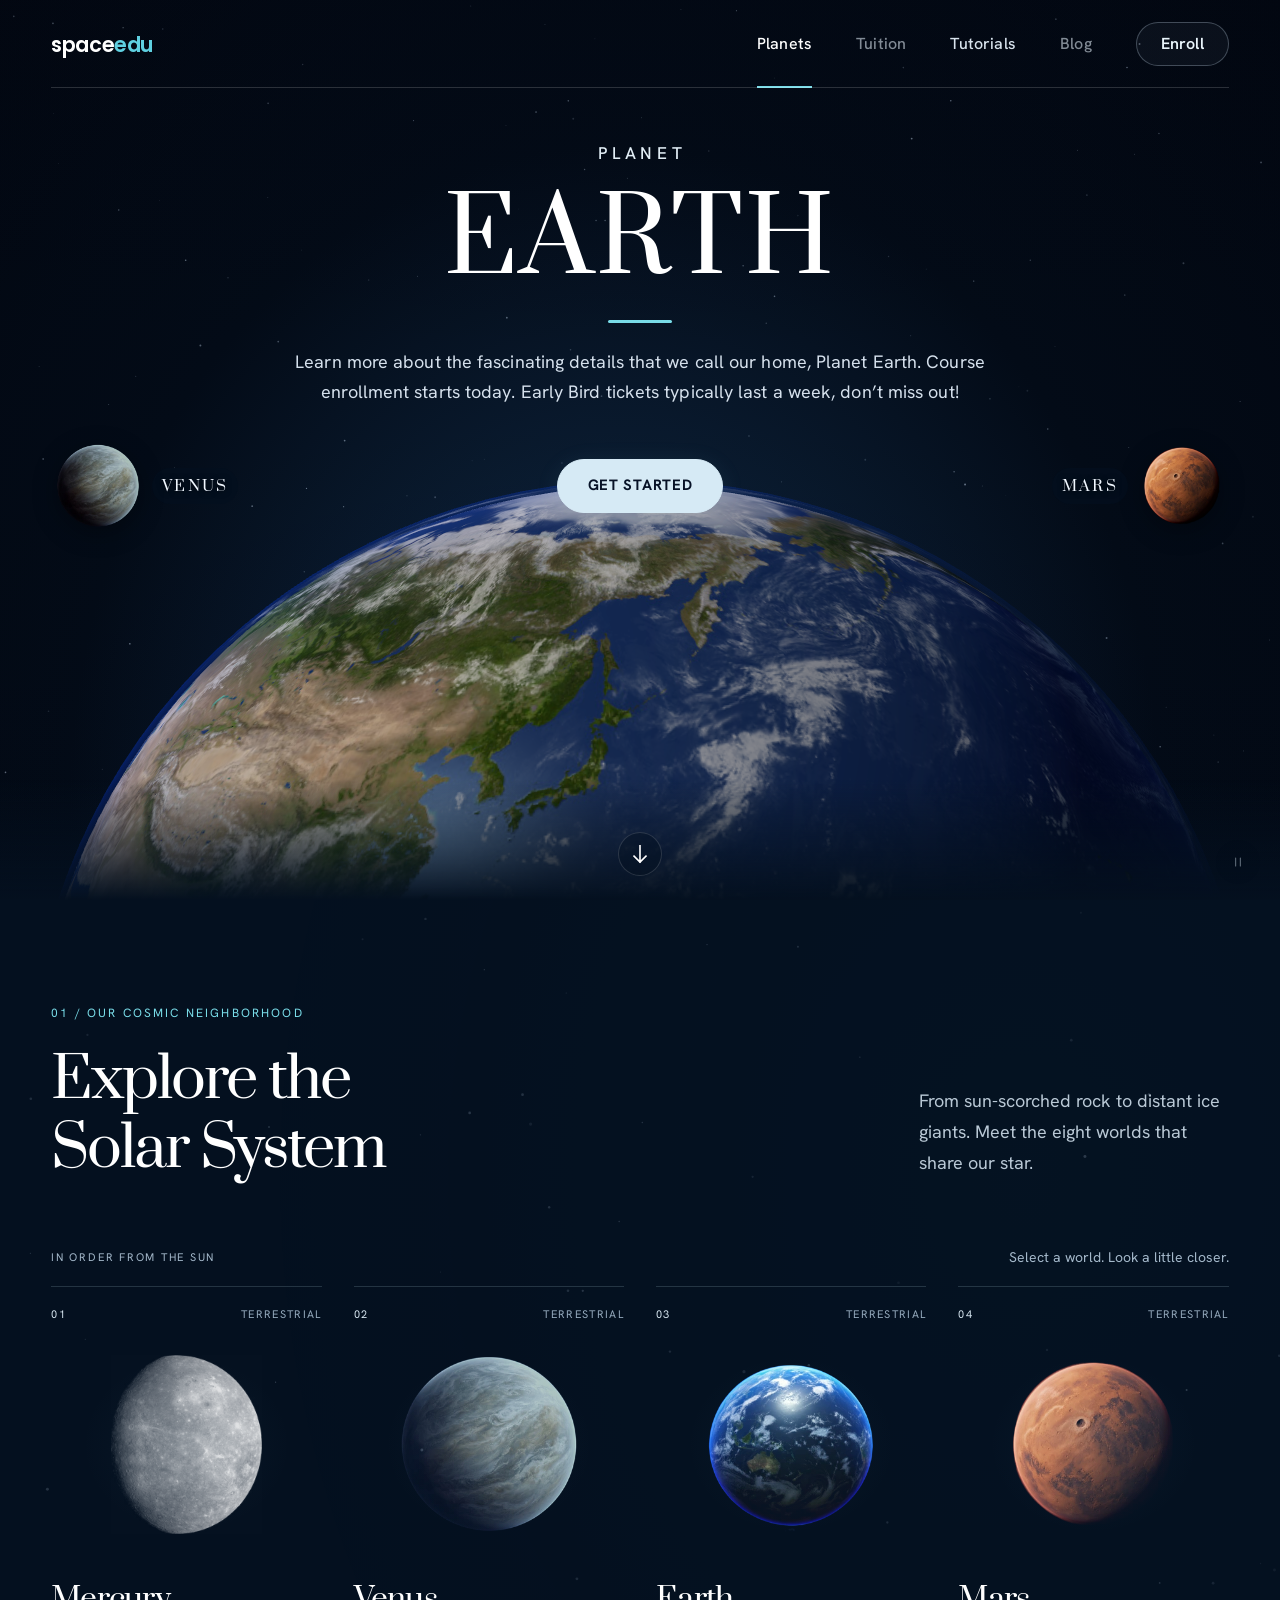
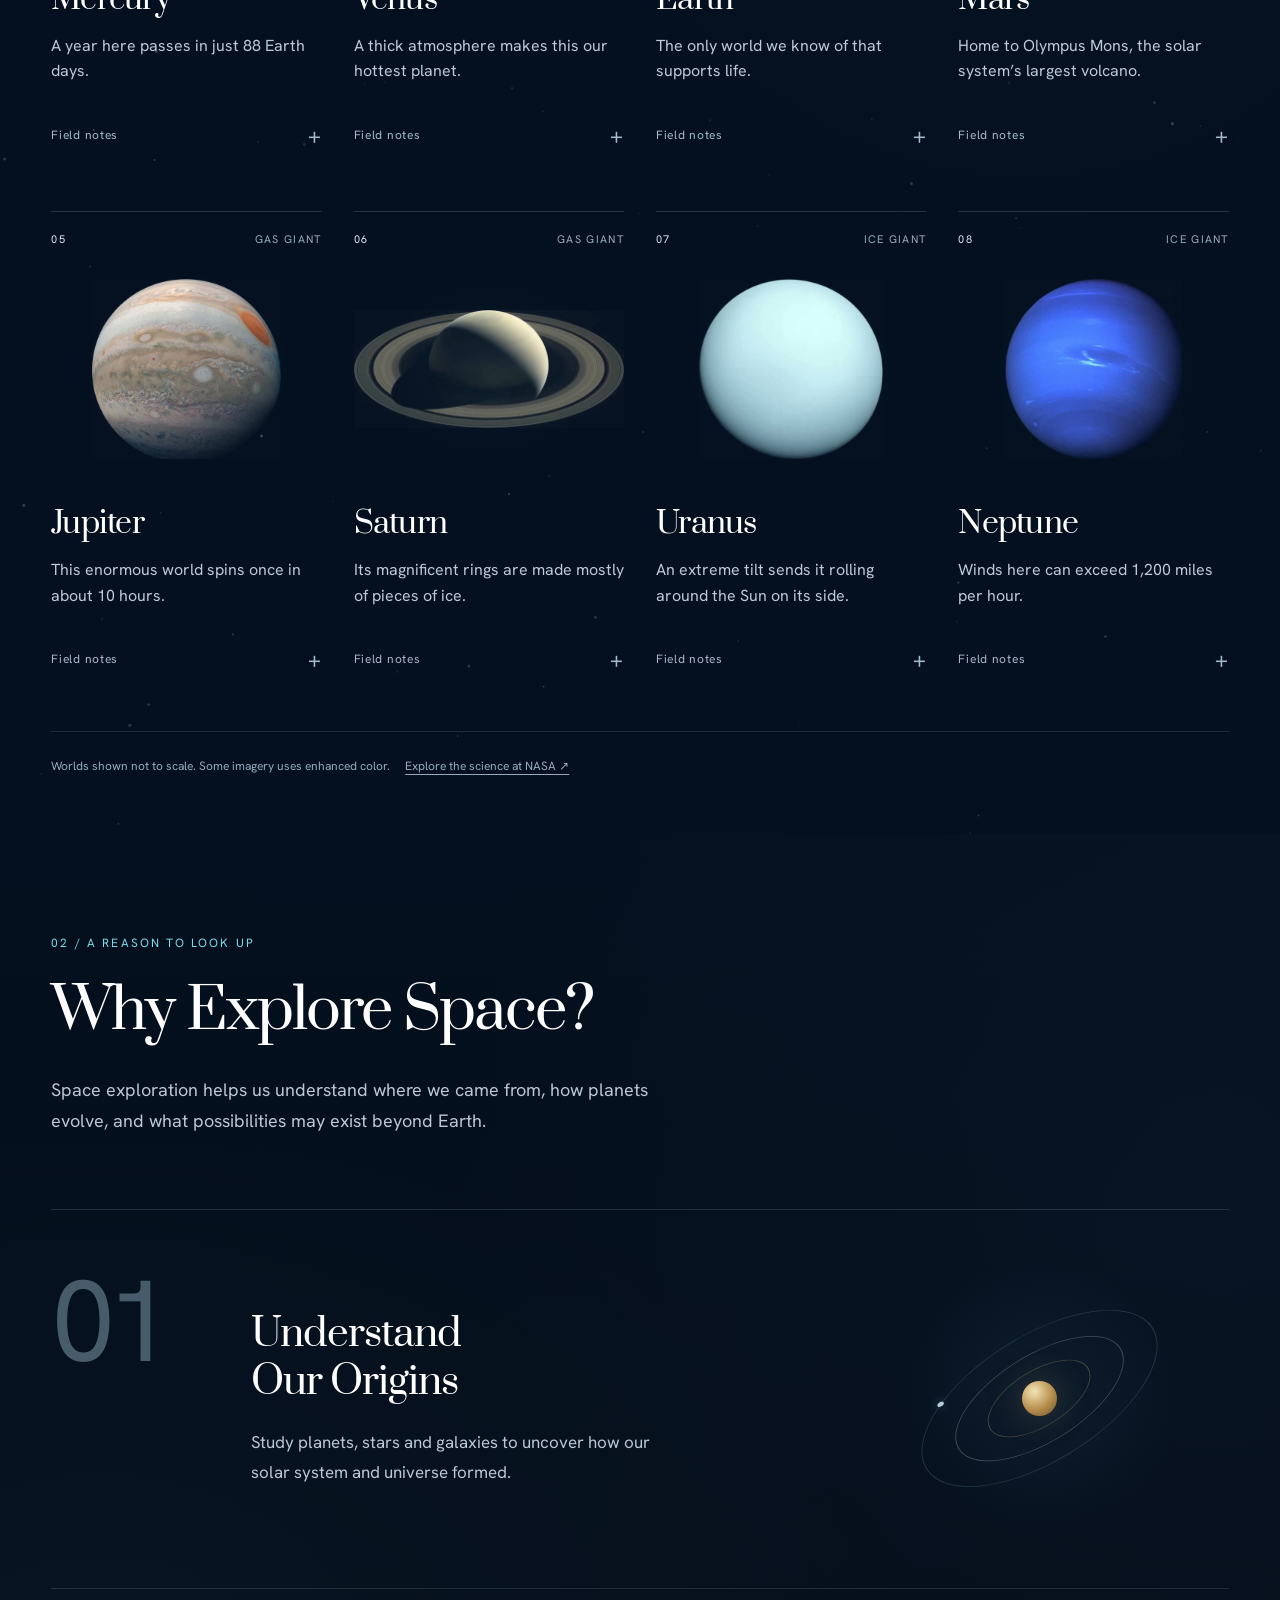
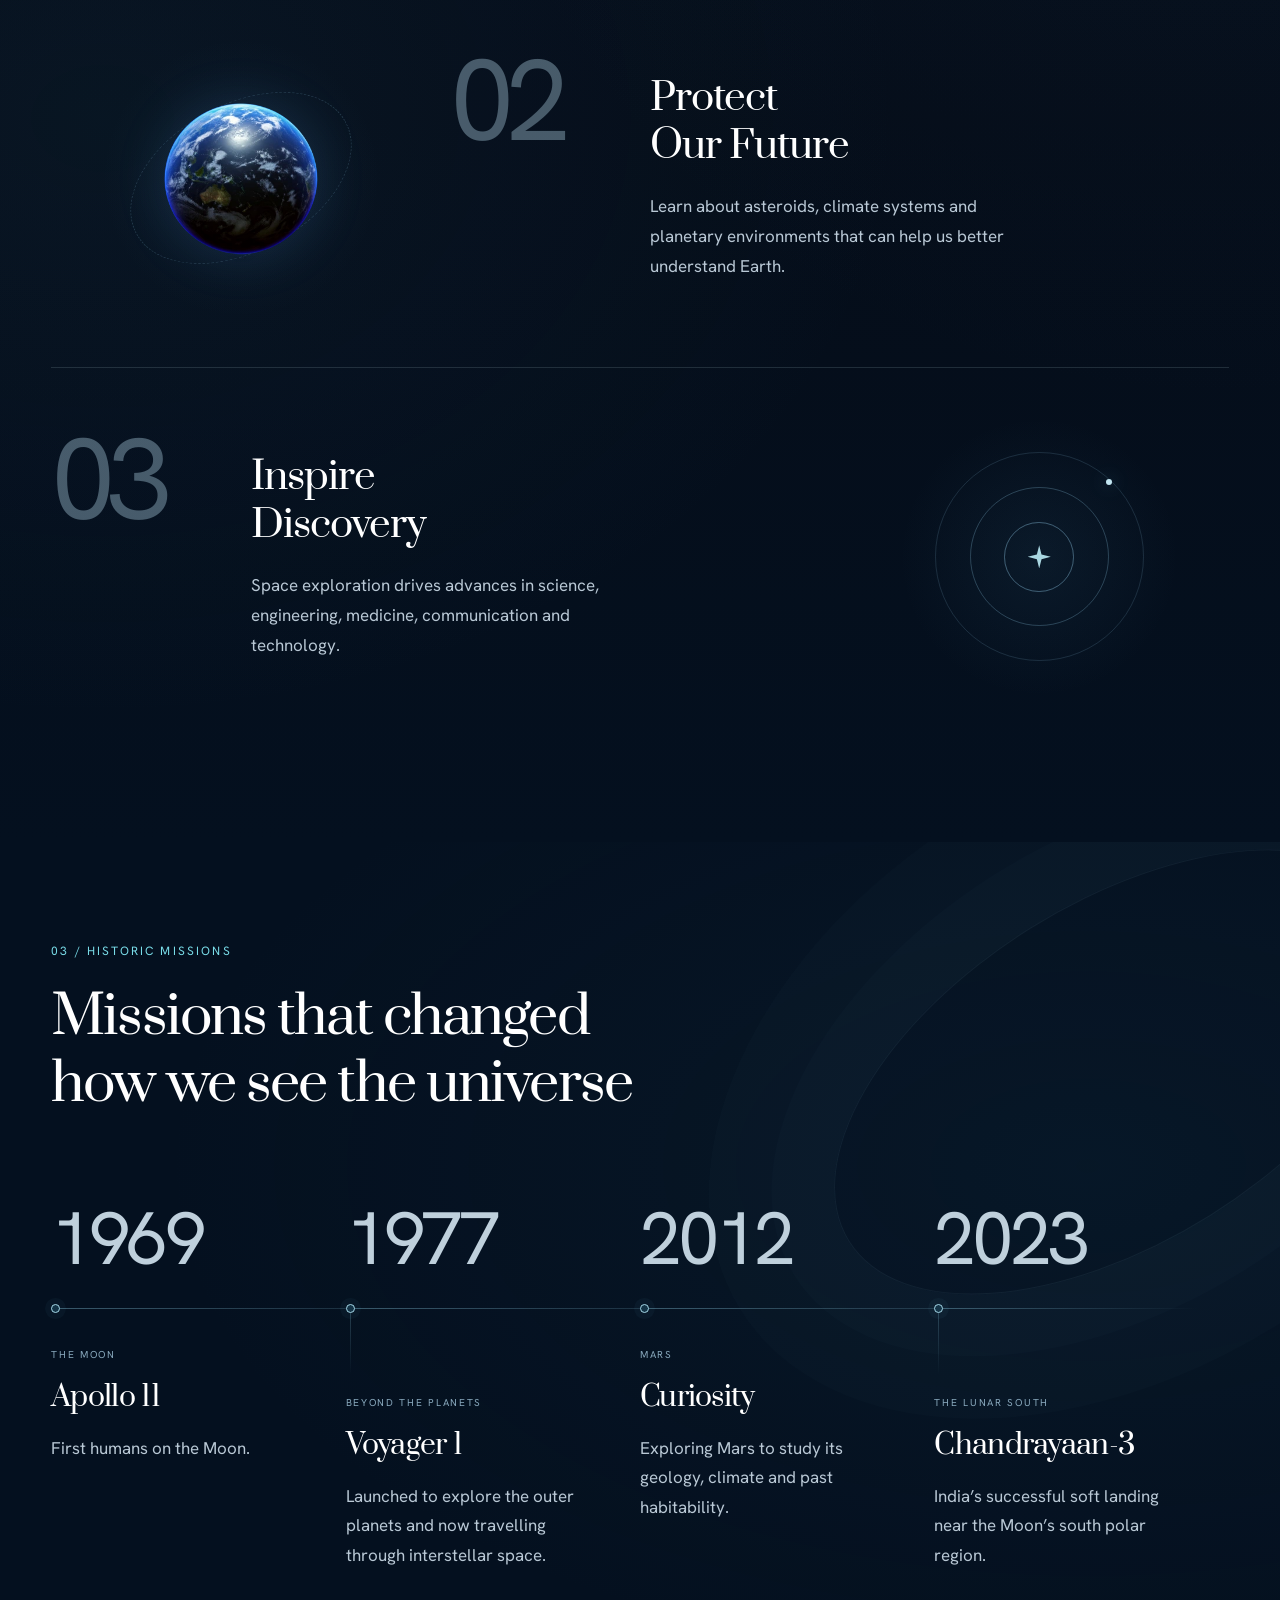
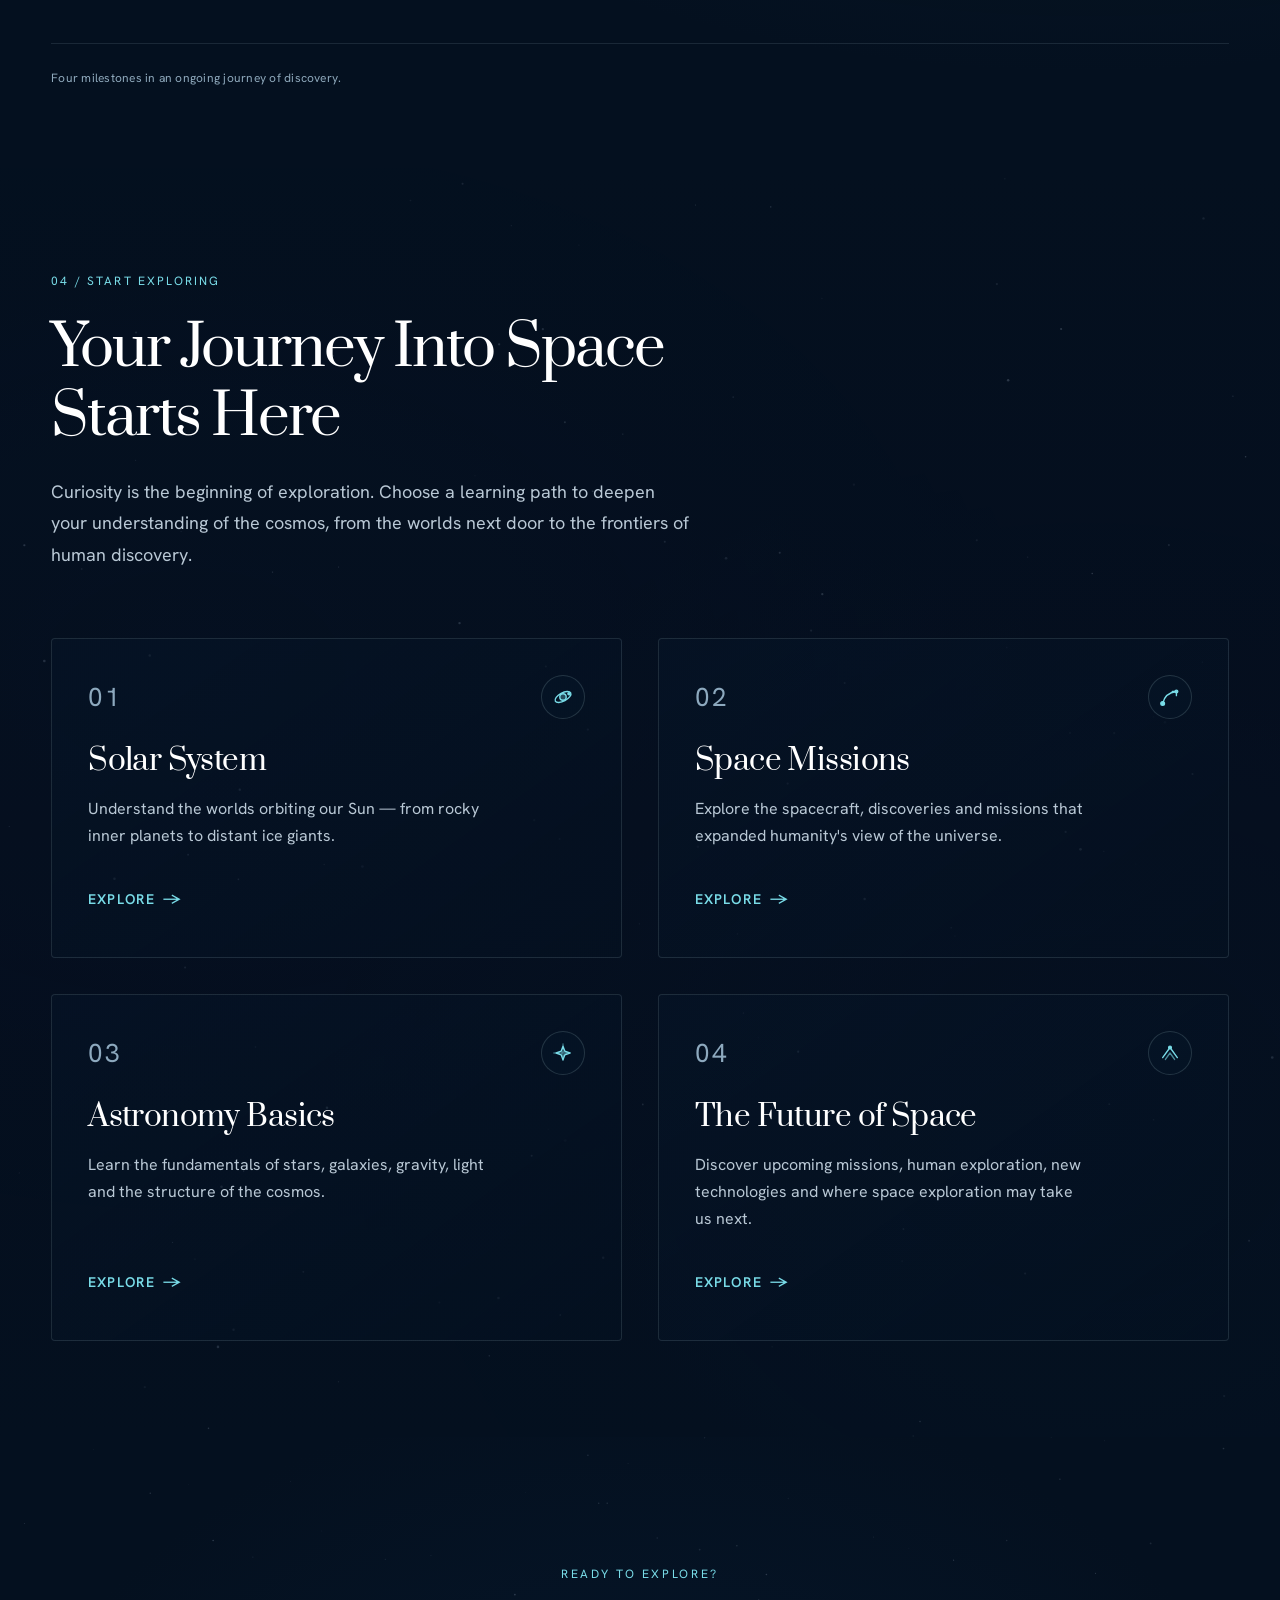
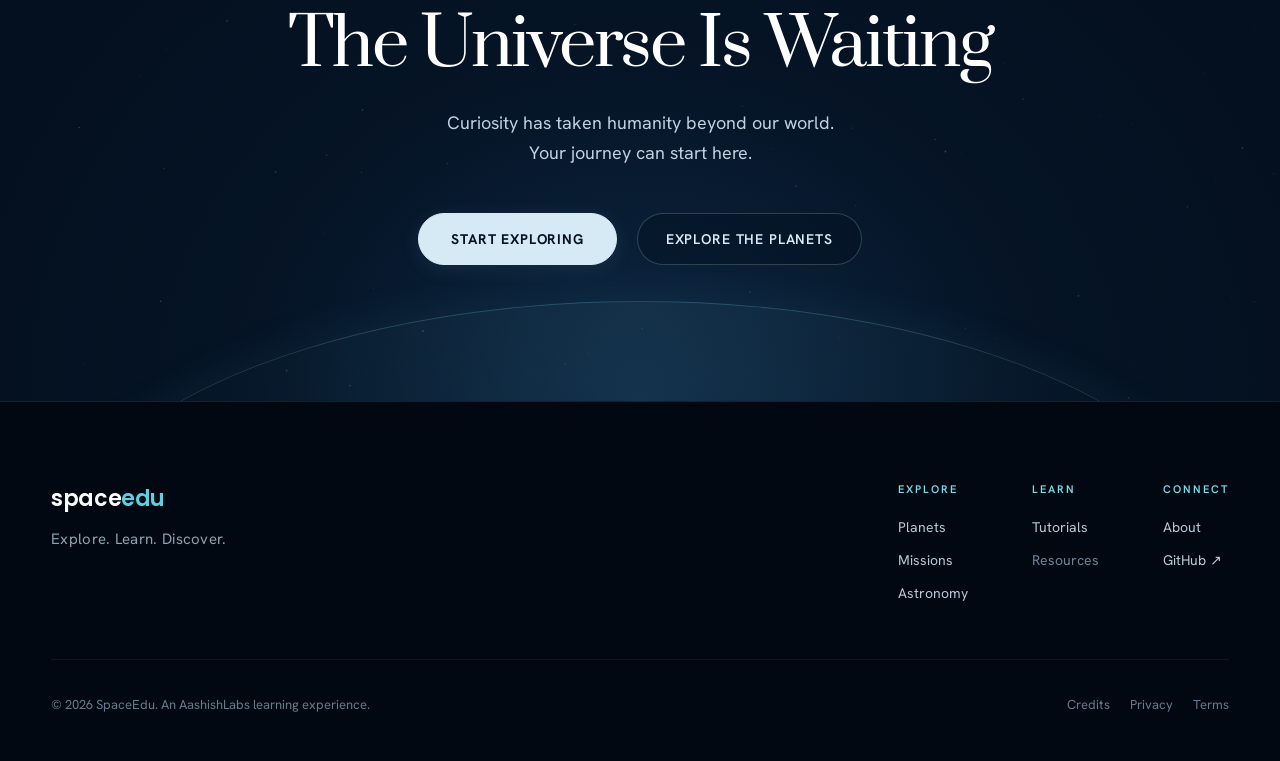
==== commit d314d95d: "Complete SpaceEdu homepage sections and accessibility cleanup" ====
--- a/index.html
+++ b/index.html
@@ -14,8 +14,12 @@
   <link rel="stylesheet" href="explore.css">
   <link rel="stylesheet" href="why-space.css">
   <link rel="stylesheet" href="missions.css">
+  <link rel="stylesheet" href="learning-paths.css">
+  <link rel="stylesheet" href="final-cta.css">
+  <link rel="stylesheet" href="footer.css">
 </head>
 <body>
+  <a href="#solar-system" class="skip-link">Skip to main content</a>
   <main>
   <section class="stage" id="planets" aria-label="Planet explorer">
     <div class="sky">
@@ -24,8 +28,9 @@
     <div class="planet-controls"><span id="rotation-help" class="sr-only">Drag to explore. Use arrow keys to rotate the focused planet.</span><button class="rotation-toggle" type="button" aria-label="Pause rotation" title="Pause rotation" aria-pressed="false"><svg viewBox="0 0 20 20" width="16" height="16" aria-hidden="true"><path class="pause-symbol" d="M7 5v10M13 5v10"/><path class="play-symbol" d="m7 4 9 6-9 6Z"/></svg></button></div>
     <div class="stars" aria-hidden="true"></div>
     <div class="ui">
-      <header class="navbar"><div class="navrow"><a class="logo" href="#">space<i>edu</i></a><nav class="links" id="site-nav"><a href="#" aria-current="page">Planets</a><a href="#">Tuition</a><a href="#">Tutorials</a><a href="#">Blog</a><a class="enroll" href="#">Enroll</a></nav><button class="burger" type="button" aria-label="Open navigation" aria-expanded="false" aria-controls="site-nav"><span></span><span></span><span></span></button></div></header>
-      <section class="copy" aria-live="polite">
+      <header class="navbar"><div class="navrow"><a class="logo" href="#planets" aria-label="SpaceEdu homepage">space<i>edu</i></a><nav class="links" id="site-nav"><a href="#planets" aria-current="page">Planets</a><button type="button" class="nav-placeholder" title="Tuition (coming soon)" aria-label="Tuition (coming soon)">Tuition</button><a href="#start-exploring">Tutorials</a><button type="button" class="nav-placeholder" title="Blog (coming soon)" aria-label="Blog (coming soon)">Blog</button><a class="enroll" href="#final-cta">Enroll</a></nav><button class="burger" type="button" aria-label="Open navigation" aria-expanded="false" aria-controls="site-nav"><span></span><span></span><span></span></button></div></header>
+      <section class="copy">
+        <div id="planet-announcement" class="sr-only" aria-live="polite" aria-atomic="true"></div>
         <div class="col eyebrow"><span class="ent-mask"><span class="ent-line">PLANET</span></span></div>
         <h1 class="col title"><span class="ent-mask"><span class="ent-line">EARTH</span></span></h1>
         <div class="col rule"><span></span></div>
@@ -33,7 +38,7 @@
         <div class="col cta">
           <button class="planet planet-l" type="button" data-slot="l"><img data-planet="earth" alt="" src="assets/ui/earth-thumbnail.webp"><img data-planet="venus" alt="" src="assets/ui/venus-thumbnail.webp"><img data-planet="mars" alt="" src="assets/ui/mars-thumbnail.webp"><span class="label label-l"></span></button>
           <button class="planet planet-r" type="button" data-slot="r"><img data-planet="earth" alt="" src="assets/ui/earth-thumbnail.webp"><img data-planet="venus" alt="" src="assets/ui/venus-thumbnail.webp"><img data-planet="mars" alt="" src="assets/ui/mars-thumbnail.webp"><span class="label label-r"></span></button>
-          <a href="#">GET STARTED</a>
+          <a href="#start-exploring">GET STARTED</a>
         </div>
       </section>
     </div>
@@ -114,11 +119,167 @@
       <p class="missions-caption">Four milestones in an ongoing journey of discovery.</p>
     </div>
   </section>
+  <section class="learning-paths" id="start-exploring" data-homepage-section aria-labelledby="learning-title">
+    <div class="learning-paths-inner">
+      <header class="learning-paths-heading">
+        <p class="learning-paths-kicker">04 / START EXPLORING</p>
+        <h2 id="learning-title">Your Journey Into Space<br> Starts Here</h2>
+        <p class="learning-paths-intro">Curiosity is the beginning of exploration. Choose a learning path to deepen your understanding of the cosmos, from the worlds next door to the frontiers of human discovery.</p>
+      </header>
+      <ol class="learning-grid" aria-label="Learning paths">
+        <li class="learning-card">
+          <div class="learning-card-header">
+            <span class="learning-number">01</span>
+            <div class="learning-icon" aria-hidden="true">
+              <svg viewBox="0 0 24 24" fill="none" stroke="currentColor" stroke-width="1.5" stroke-linecap="round" stroke-linejoin="round">
+                <circle cx="12" cy="12" r="3.5" fill="currentColor" fill-opacity="0.3" stroke="currentColor"/>
+                <ellipse cx="12" cy="12" rx="9.5" ry="4.5" transform="rotate(-28 12 12)" stroke="currentColor"/>
+                <circle cx="18.5" cy="8.5" r="1.2" fill="currentColor"/>
+              </svg>
+            </div>
+          </div>
+          <div class="learning-card-body">
+            <h3 class="learning-title">Solar System</h3>
+            <p class="learning-desc">Understand the worlds orbiting our Sun — from rocky inner planets to distant ice giants.</p>
+          </div>
+          <div class="learning-card-footer">
+            <button type="button" class="learning-cta" data-scroll-to="#solar-system" aria-label="Explore Solar System learning path">
+              <span>Explore</span>
+              <span class="learning-arrow" aria-hidden="true">→</span>
+            </button>
+          </div>
+        </li>
+        <li class="learning-card">
+          <div class="learning-card-header">
+            <span class="learning-number">02</span>
+            <div class="learning-icon" aria-hidden="true">
+              <svg viewBox="0 0 24 24" fill="none" stroke="currentColor" stroke-width="1.5" stroke-linecap="round" stroke-linejoin="round">
+                <path d="M4 19C5.5 12.5 10.5 7 19 6"/>
+                <path d="M19 6H14.5M19 6V10.5"/>
+                <circle cx="4" cy="19" r="2" fill="currentColor"/>
+                <circle cx="19" cy="6" r="1.5" fill="currentColor"/>
+              </svg>
+            </div>
+          </div>
+          <div class="learning-card-body">
+            <h3 class="learning-title">Space Missions</h3>
+            <p class="learning-desc">Explore the spacecraft, discoveries and missions that expanded humanity's view of the universe.</p>
+          </div>
+          <div class="learning-card-footer">
+            <button type="button" class="learning-cta" data-scroll-to="#historic-missions" aria-label="Explore Space Missions learning path">
+              <span>Explore</span>
+              <span class="learning-arrow" aria-hidden="true">→</span>
+            </button>
+          </div>
+        </li>
+        <li class="learning-card">
+          <div class="learning-card-header">
+            <span class="learning-number">03</span>
+            <div class="learning-icon" aria-hidden="true">
+              <svg viewBox="0 0 24 24" fill="none" stroke="currentColor" stroke-width="1.5" stroke-linecap="round" stroke-linejoin="round">
+                <path d="M12 2v20M2 12h20" stroke-dasharray="2 2" stroke-opacity="0.45"/>
+                <path d="M12 4.5L14 10l5.5 2-5.5 2-2 5.5-2-5.5L4.5 12l5.5-2 2-5.5Z" fill="currentColor" fill-opacity="0.25" stroke="currentColor"/>
+              </svg>
+            </div>
+          </div>
+          <div class="learning-card-body">
+            <h3 class="learning-title">Astronomy Basics</h3>
+            <p class="learning-desc">Learn the fundamentals of stars, galaxies, gravity, light and the structure of the cosmos.</p>
+          </div>
+          <div class="learning-card-footer">
+            <button type="button" class="learning-cta" data-scroll-to="#why-explore-space" aria-label="Explore Astronomy Basics learning path">
+              <span>Explore</span>
+              <span class="learning-arrow" aria-hidden="true">→</span>
+            </button>
+          </div>
+        </li>
+        <li class="learning-card">
+          <div class="learning-card-header">
+            <span class="learning-number">04</span>
+            <div class="learning-icon" aria-hidden="true">
+              <svg viewBox="0 0 24 24" fill="none" stroke="currentColor" stroke-width="1.5" stroke-linecap="round" stroke-linejoin="round">
+                <path d="M4 17L12 6L20 17"/>
+                <path d="M7 19L12 12L17 19" stroke-opacity="0.6"/>
+                <circle cx="12" cy="6" r="1.5" fill="currentColor"/>
+              </svg>
+            </div>
+          </div>
+          <div class="learning-card-body">
+            <h3 class="learning-title">The Future of Space</h3>
+            <p class="learning-desc">Discover upcoming missions, human exploration, new technologies and where space exploration may take us next.</p>
+          </div>
+          <div class="learning-card-footer">
+            <button type="button" class="learning-cta" data-scroll-to="#final-cta" aria-label="Explore The Future of Space learning path">
+              <span>Explore</span>
+              <span class="learning-arrow" aria-hidden="true">→</span>
+            </button>
+          </div>
+        </li>
+      </ol>
+    </div>
+  </section>
+  <section class="final-cta" id="final-cta" data-homepage-section aria-labelledby="cta-title">
+    <div class="final-cta-horizon" aria-hidden="true"></div>
+    <div class="final-cta-inner">
+      <p class="final-cta-kicker">READY TO EXPLORE?</p>
+      <h2 id="cta-title">The Universe Is Waiting</h2>
+      <p class="final-cta-copy">Curiosity has taken humanity beyond our world.<br>Your journey can start here.</p>
+      <div class="final-cta-actions">
+        <button type="button" class="final-cta-btn-primary" aria-label="Start exploring learning paths">START EXPLORING</button>
+        <button type="button" class="final-cta-btn-secondary" aria-label="Explore the planets in the solar system">EXPLORE THE PLANETS</button>
+      </div>
+    </div>
+  </section>
   </main>
+  <footer class="site-footer" aria-label="Site footer">
+    <div class="site-footer-inner">
+      <div class="footer-top">
+        <div class="footer-brand">
+          <button type="button" class="footer-logo" data-scroll-to="#planets" aria-label="SpaceEdu home, scroll to top">space<i>edu</i></button>
+          <p class="footer-tagline">Explore. Learn. Discover.</p>
+        </div>
+        <nav class="footer-nav" aria-label="Footer navigation">
+          <div class="footer-group">
+            <h3>Explore</h3>
+            <ul>
+              <li><button type="button" class="footer-link" data-scroll-to="#planets">Planets</button></li>
+              <li><button type="button" class="footer-link" data-scroll-to="#historic-missions">Missions</button></li>
+              <li><button type="button" class="footer-link" data-scroll-to="#start-exploring">Astronomy</button></li>
+            </ul>
+          </div>
+          <div class="footer-group">
+            <h3>Learn</h3>
+            <ul>
+              <li><button type="button" class="footer-link" data-scroll-to="#start-exploring">Tutorials</button></li>
+              <li><span class="footer-link footer-link--placeholder">Resources</span></li>
+            </ul>
+          </div>
+          <div class="footer-group">
+            <h3>Connect</h3>
+            <ul>
+              <li><button type="button" class="footer-link" data-scroll-to="#why-explore-space">About</button></li>
+              <li><a href="https://github.com/aashishlabs/aashishlabs-spaceedu" target="_blank" rel="noopener" class="footer-link">GitHub ↗</a></li>
+            </ul>
+          </div>
+        </nav>
+      </div>
+      <div class="footer-bottom">
+        <p class="footer-copy">&copy; 2026 SpaceEdu. An AashishLabs learning experience.</p>
+        <div class="footer-legal">
+          <a href="CREDITS.md" target="_blank" class="footer-sublink">Credits</a>
+          <span class="footer-sublink footer-link--placeholder">Privacy</span>
+          <span class="footer-sublink footer-link--placeholder">Terms</span>
+        </div>
+      </div>
+    </div>
+  </footer>
   <script src="homepage-scroll.js" defer></script>
   <script src="explore.js" defer></script>
   <script src="why-space.js" defer></script>
   <script src="missions.js" defer></script>
+  <script src="learning-paths.js" defer></script>
+  <script src="final-cta.js" defer></script>
+  <script src="footer.js" defer></script>
   <script>
     (()=>{
       const ORDER=['earth','venus','mars'];
@@ -134,7 +295,7 @@
       function progress(opacity,y){copy.style.setProperty('--switch-opacity',opacity);copy.style.setProperty('--switch-y',y+'px')}
       function lock(value){busy=value;stage.dataset.switching=String(value);copy.setAttribute('aria-busy',String(value));buttons.forEach(button=>button.setAttribute('aria-disabled',String(value)));cta.setAttribute('aria-disabled',String(value))}
       function fill(button,planet){button.dataset.planet=planet;button.setAttribute('aria-label','Show '+DATA[planet].name);button.querySelectorAll('img').forEach(img=>img.classList.toggle('is-shown',img.dataset.planet===planet));labels[button.dataset.slot].textContent=DATA[planet].name}
-      function commit(next){featured=next;sky.style.backgroundImage=`url('${DATA[next].still}')`;title.textContent=DATA[next].name;lede.innerHTML=DATA[next].lede;const rest=ORDER.filter(x=>x!==next);fill(buttons[0],rest[0]);fill(buttons[1],rest[1]);copy.dataset.planet=next;cta.dataset.planet=next;cta.setAttribute('aria-label','Get started with '+DATA[next].name)}
+      function commit(next){featured=next;sky.style.backgroundImage=`url('${DATA[next].still}')`;title.textContent=DATA[next].name;lede.innerHTML=DATA[next].lede;const rest=ORDER.filter(x=>x!==next);fill(buttons[0],rest[0]);fill(buttons[1],rest[1]);copy.dataset.planet=next;cta.dataset.planet=next;cta.setAttribute('aria-label','Get started with '+DATA[next].name);const live=document.getElementById('planet-announcement');if(live)live.textContent=DATA[next].name+'. '+DATA[next].lede.replace(/<br>/g,' ');}
       async function show(next){if(busy||!DATA[next]||next===featured)return;if(!hero){commit(next);return}target=next;lock(true);try{await hero.select(next)}finally{target=null;progress(1,0);lock(false)}}
       cta.addEventListener('click',event=>{if(busy)event.preventDefault()});
       buttons.forEach(button=>button.addEventListener('click',()=>show(button.dataset.planet)));commit('earth');lock(true);
@@ -145,6 +306,7 @@
         hero=ready;stage.classList.add('has-3d');lock(false);
       }).catch(fallback);
       const row=document.querySelector('.navrow'),burger=document.querySelector('.burger'),nav=document.querySelector('.links');function setMenu(open){row.dataset.open=String(open);burger.setAttribute('aria-expanded',String(open));burger.setAttribute('aria-label',(open?'Close':'Open')+' navigation')}setMenu(false);burger.addEventListener('click',e=>{e.stopPropagation();setMenu(row.dataset.open!=='true')});document.addEventListener('click',e=>{if(!row.contains(e.target))setMenu(false)});document.addEventListener('keydown',e=>{if(e.key==='Escape'){setMenu(false);burger.focus()}});nav.addEventListener('click',()=>setMenu(false));
+      document.addEventListener('click',e=>{const a=e.target.closest('a[href^="#"]');if(!a)return;const h=a.getAttribute('href');if(!h||h==='#')return;const t=document.querySelector(h);if(t){e.preventDefault();t.scrollIntoView({behavior:matchMedia('(prefers-reduced-motion: reduce)').matches?'instant':'smooth'});if(!t.hasAttribute('tabindex'))t.setAttribute('tabindex','-1');t.focus({preventScroll:true})}});
       if(document.documentElement.classList.contains('anim')){Promise.race([document.fonts.ready,new Promise(r=>setTimeout(r,500))]).then(()=>requestAnimationFrame(()=>requestAnimationFrame(()=>{document.documentElement.classList.add('play');setTimeout(()=>document.documentElement.classList.remove('anim','play'),2150)})))}
     })();
   </script>
--- a/homepage.css
+++ b/homepage.css
@@ -14,13 +14,17 @@
 .navrow{position:relative;min-height:88px;display:flex;align-items:center;justify-content:space-between;gap:32px}
 .logo{font-family:var(--font-logo);font-weight:600;font-size:21px;letter-spacing:-.4px;line-height:1;text-decoration:none;white-space:nowrap}
 .logo i{font-style:normal;color:var(--cyan-logo)}
+.skip-link{position:absolute;top:16px;left:16px;z-index:99;padding:12px 20px;background:#051426;color:var(--cyan);border:1px solid var(--cyan);border-radius:4px;font-size:14px;font-weight:600;text-decoration:none;transform:translateY(-180%);transition:transform .2s ease}
+.skip-link:focus-visible{transform:translateY(0);outline:2px solid var(--cyan);outline-offset:3px}
 .links{display:flex;align-items:center;gap:clamp(12px,2.2vw,32px)}
-.links a{position:relative;display:flex;align-items:center;justify-content:center;min-height:48px;padding:0 8px;font-size:16px;font-weight:500;line-height:1.4;letter-spacing:.01em;text-decoration:none;color:#d8e3ed;white-space:nowrap;transition:color .2s}
-.links a:hover{color:var(--cyan)}
-.links a[aria-current="page"]{color:#fff}
-.links a[aria-current="page"]::after{content:"";position:absolute;left:8px;right:8px;bottom:-20px;height:2px;background:var(--cyan)}
-.links a.enroll{min-height:44px;padding:0 24px;margin-left:8px;border:1px solid #d4eafa45;border-radius:24px;background:#d3e9f50b;color:#e9f5fc;font-weight:600;transition:background .2s,border-color .2s}
-.links a.enroll:hover{background:#d3e9f51a;border-color:#79dce890}
+.links a,.links button{position:relative;display:flex;align-items:center;justify-content:center;min-height:48px;padding:0 8px;font-size:16px;font-weight:500;line-height:1.4;letter-spacing:.01em;text-decoration:none;color:#d8e3ed;white-space:nowrap;transition:color .2s;background:none;border:0;cursor:pointer;font-family:inherit}
+.links a:hover,.links button:hover{color:var(--cyan)}
+.links a[aria-current="page"],.links button[aria-current="page"]{color:#fff}
+.links a[aria-current="page"]::after,.links button[aria-current="page"]::after{content:"";position:absolute;left:8px;right:8px;bottom:-20px;height:2px;background:var(--cyan)}
+.links a.enroll,.links button.enroll{min-height:44px;padding:0 24px;margin-left:8px;border:1px solid #d4eafa45;border-radius:24px;background:#d3e9f50b;color:#e9f5fc;font-weight:600;transition:background .2s,border-color .2s}
+.links a.enroll:hover,.links button.enroll:hover{background:#d3e9f51a;border-color:#79dce890}
+.links .nav-placeholder{opacity:.6;cursor:default}
+.links .nav-placeholder:hover{color:#d8e3ed}
 .burger{display:none;width:48px;height:48px;padding:0;border:0;background:none;cursor:pointer;flex-direction:column;align-items:center;justify-content:center;gap:6px;flex:none}
 .burger span{display:block;width:24px;height:2px;border-radius:2px;background:#fff;transition:transform .25s,opacity .2s}
 .navrow[data-open="true"] .burger span:nth-child(1){transform:translateY(8px) rotate(45deg)}
--- a/learning-paths.css
+++ b/learning-paths.css
@@ -0,0 +1,258 @@
+/* 04 / Start Exploring learning paths; scoped to #start-exploring */
+.learning-paths {
+  position: relative;
+  isolation: isolate;
+  overflow: clip;
+  padding: 104px var(--gutter) 96px;
+  background: linear-gradient(180deg, #04101f, #050e1e 52%, #04101f);
+}
+
+.learning-paths::before {
+  content: "";
+  position: absolute;
+  inset: 0;
+  z-index: -1;
+  pointer-events: none;
+  background: radial-gradient(ellipse at 15% 40%, #153c5424, transparent 55%),
+              radial-gradient(ellipse at 85% 75%, #1d46631f, transparent 50%),
+              url('assets/ui/stars.svg') center/cover;
+  opacity: .3;
+}
+
+.learning-paths-inner {
+  max-width: 1320px;
+  margin-inline: auto;
+}
+
+.learning-paths-heading {
+  max-width: 980px;
+  margin-bottom: 68px;
+}
+
+.learning-paths-kicker {
+  font-size: 12px;
+  line-height: 1.5;
+  letter-spacing: .18em;
+  color: var(--cyan);
+  margin-bottom: 24px;
+}
+
+.learning-paths-heading h2 {
+  font: 400 clamp(36px, 4.4vw, 62px)/1.22 var(--font-serif);
+  letter-spacing: -.035em;
+  text-wrap: balance;
+}
+
+.learning-paths-intro {
+  max-width: 640px;
+  margin-top: 24px;
+  font-size: 18px;
+  line-height: 1.75;
+  color: #b9c8d5;
+}
+
+.learning-grid {
+  display: grid;
+  grid-template-columns: repeat(2, minmax(0, 1fr));
+  gap: 36px 36px;
+  list-style: none;
+}
+
+.learning-card {
+  position: relative;
+  display: flex;
+  flex-direction: column;
+  justify-content: space-between;
+  min-height: 310px;
+  padding: 36px;
+  border: 1px solid #aecbd324;
+  border-radius: 4px;
+  background: linear-gradient(145deg, #07172b66, #04112199);
+  transition: border-color .3s, background .3s, transform .3s;
+}
+
+.learning-card-header {
+  display: flex;
+  align-items: center;
+  justify-content: space-between;
+  gap: 16px;
+}
+
+.learning-number {
+  font: 300 clamp(20px, 2.2vw, 26px)/1 var(--font-body);
+  letter-spacing: .08em;
+  color: #8da9be;
+  font-variant-numeric: tabular-nums lining-nums;
+}
+
+.learning-icon {
+  display: grid;
+  place-items: center;
+  width: 44px;
+  height: 44px;
+  border: 1px solid #aecbd32e;
+  border-radius: 50%;
+  color: var(--cyan);
+  background: #07182a55;
+  flex: none;
+  transition: border-color .3s, box-shadow .3s, transform .3s;
+}
+
+.learning-icon svg {
+  width: 22px;
+  height: 22px;
+}
+
+.learning-card-body {
+  margin-top: 24px;
+  flex: 1;
+  display: flex;
+  flex-direction: column;
+}
+
+.learning-title {
+  font: 400 clamp(24px, 2.3vw, 30px)/1.28 var(--font-serif);
+  letter-spacing: -.02em;
+  color: #fff;
+  margin-bottom: 14px;
+}
+
+.learning-desc {
+  font-size: 16px;
+  line-height: 1.7;
+  color: #b9c8d5;
+  max-width: 44ch;
+  margin-bottom: 28px;
+}
+
+.learning-card-footer {
+  margin-top: auto;
+}
+
+.learning-cta {
+  display: inline-flex;
+  align-items: center;
+  gap: 8px;
+  min-height: 44px;
+  font-family: var(--font-body);
+  font-size: 14px;
+  font-weight: 600;
+  letter-spacing: .08em;
+  text-transform: uppercase;
+  color: var(--cyan);
+  background: none;
+  border: none;
+  padding: 0;
+  cursor: pointer;
+  transition: color .25s;
+}
+
+.learning-arrow {
+  display: inline-block;
+  font-size: 16px;
+  line-height: 1;
+  transition: transform .25s;
+}
+
+.learning-cta:focus-visible {
+  outline: 2px solid var(--cyan);
+  outline-offset: 6px;
+}
+
+@media(hover: hover) {
+  .learning-card:hover {
+    border-color: #79dce855;
+    background: linear-gradient(145deg, #09203888, #051426cc);
+    transform: translateY(-3px);
+  }
+  .learning-card:hover .learning-icon {
+    border-color: #79dce877;
+    box-shadow: 0 0 20px #79dce824;
+    transform: scale(1.05);
+  }
+  .learning-card:hover .learning-cta {
+    color: #e8f7fb;
+  }
+  .learning-card:hover .learning-arrow {
+    transform: translateX(5px);
+  }
+}
+
+.learning-card.is-revealing {
+  animation: learning-arrive .8s cubic-bezier(.2, .65, .25, 1) both;
+}
+
+@keyframes learning-arrive {
+  from {
+    opacity: .25;
+    transform: translateY(18px);
+  }
+  to {
+    opacity: 1;
+    transform: translateY(0);
+  }
+}
+
+@media(max-width: 900px) and (min-width: 701px) {
+  .learning-grid {
+    gap: 24px;
+  }
+  .learning-card {
+    padding: 28px;
+    min-height: 290px;
+  }
+}
+
+@media(max-width: 700px) {
+  .learning-paths {
+    padding: 60px var(--gutter) 56px;
+  }
+  .learning-paths-heading {
+    margin-bottom: 44px;
+  }
+  .learning-paths-kicker {
+    font-size: 10px;
+    letter-spacing: .15em;
+    margin-bottom: 20px;
+  }
+  .learning-paths-heading h2 {
+    font-size: clamp(34px, 9vw, 44px);
+    line-height: 1.25;
+  }
+  .learning-paths-intro {
+    font-size: 16px;
+    line-height: 1.7;
+    margin-top: 20px;
+  }
+  .learning-grid {
+    grid-template-columns: 1fr;
+    gap: 20px;
+  }
+  .learning-card {
+    padding: 24px;
+    min-height: 0;
+  }
+  .learning-title {
+    font-size: 25px;
+    margin-bottom: 12px;
+  }
+  .learning-desc {
+    font-size: 16px;
+    margin-bottom: 20px;
+  }
+}
+
+@media(prefers-reduced-motion: reduce) {
+  .learning-card,
+  .learning-icon,
+  .learning-cta,
+  .learning-arrow {
+    transition: none !important;
+  }
+  .learning-card.is-revealing {
+    animation: none !important;
+  }
+  .learning-card:hover {
+    transform: none !important;
+  }
+}
--- a/final-cta.css
+++ b/final-cta.css
@@ -0,0 +1,191 @@
+/* Final homepage CTA chapter; scoped to #final-cta */
+.final-cta {
+  position: relative;
+  isolation: isolate;
+  overflow: clip;
+  padding: 128px var(--gutter) 136px;
+  background: radial-gradient(ellipse at 50% 100%, #0d2844 0%, #051426 42%, #04101f 78%);
+  text-align: center;
+}
+
+.final-cta::before {
+  content: "";
+  position: absolute;
+  inset: 0;
+  z-index: -1;
+  pointer-events: none;
+  background: url('assets/ui/stars.svg') center/cover;
+  opacity: .35;
+}
+
+/* Subtle planetary horizon arc */
+.final-cta-horizon {
+  position: absolute;
+  left: 50%;
+  bottom: -460px;
+  transform: translateX(-50%);
+  width: min(1200px, 160vw);
+  height: 560px;
+  border-radius: 50%;
+  border-top: 1px solid #79dce838;
+  background: radial-gradient(ellipse at 50% 0%, #79dce814 0%, transparent 65%);
+  box-shadow: 0 -12px 40px #79dce80d;
+  pointer-events: none;
+  z-index: 0;
+}
+
+.final-cta-inner {
+  position: relative;
+  z-index: 1;
+  max-width: 820px;
+  margin-inline: auto;
+  display: flex;
+  flex-direction: column;
+  align-items: center;
+}
+
+.final-cta-kicker {
+  font-size: 12px;
+  line-height: 1.5;
+  letter-spacing: .22em;
+  color: var(--cyan);
+  margin-bottom: 24px;
+}
+
+.final-cta h2 {
+  font: 400 clamp(40px, 5.2vw, 72px)/1.15 var(--font-serif);
+  letter-spacing: -.035em;
+  color: #fff;
+  text-wrap: balance;
+}
+
+.final-cta-copy {
+  max-width: 520px;
+  margin-top: 24px;
+  font-size: 18px;
+  line-height: 1.7;
+  color: #c0d1e0;
+}
+
+.final-cta-actions {
+  display: flex;
+  align-items: center;
+  justify-content: center;
+  flex-wrap: wrap;
+  gap: 16px 20px;
+  margin-top: 44px;
+}
+
+.final-cta-btn-primary {
+  display: inline-flex;
+  align-items: center;
+  justify-content: center;
+  min-height: 52px;
+  padding: 0 32px;
+  border: 1px solid #d6eaf5;
+  border-radius: 28px;
+  background: #d6eaf5;
+  font-family: var(--font-body);
+  font-size: 14px;
+  font-weight: 700;
+  letter-spacing: .06em;
+  color: var(--btn-ink);
+  cursor: pointer;
+  box-shadow: 0 4px 20px #81bed01c;
+  transition: background .25s, transform .25s, box-shadow .25s;
+}
+
+.final-cta-btn-primary:hover {
+  background: #eef8fc;
+  transform: translateY(-2px);
+  box-shadow: 0 8px 26px #81bed02e;
+}
+
+.final-cta-btn-secondary {
+  display: inline-flex;
+  align-items: center;
+  justify-content: center;
+  min-height: 52px;
+  padding: 0 28px;
+  border: 1px solid #aecbd33d;
+  border-radius: 28px;
+  background: #04101f66;
+  font-family: var(--font-body);
+  font-size: 14px;
+  font-weight: 600;
+  letter-spacing: .06em;
+  color: #dceaf5;
+  cursor: pointer;
+  transition: border-color .25s, background .25s, color .25s, transform .25s;
+}
+
+.final-cta-btn-secondary:hover {
+  border-color: var(--cyan);
+  background: #081d3388;
+  color: #fff;
+  transform: translateY(-2px);
+}
+
+.final-cta-btn-primary:focus-visible,
+.final-cta-btn-secondary:focus-visible {
+  outline: 2px solid var(--cyan);
+  outline-offset: 4px;
+}
+
+.final-cta-inner.is-revealing {
+  animation: final-cta-arrive .85s cubic-bezier(.2, .65, .25, 1) both;
+}
+
+@keyframes final-cta-arrive {
+  from {
+    opacity: .25;
+    transform: translateY(20px);
+  }
+  to {
+    opacity: 1;
+    transform: translateY(0);
+  }
+}
+
+@media(max-width: 700px) {
+  .final-cta {
+    padding: 80px var(--gutter) 88px;
+  }
+  .final-cta-kicker {
+    font-size: 10px;
+    letter-spacing: .18em;
+    margin-bottom: 18px;
+  }
+  .final-cta h2 {
+    font-size: clamp(34px, 9vw, 46px);
+  }
+  .final-cta-copy {
+    font-size: 16px;
+    line-height: 1.65;
+    margin-top: 18px;
+  }
+  .final-cta-actions {
+    margin-top: 36px;
+    flex-direction: column;
+    width: 100%;
+    max-width: 320px;
+  }
+  .final-cta-btn-primary,
+  .final-cta-btn-secondary {
+    width: 100%;
+  }
+}
+
+@media(prefers-reduced-motion: reduce) {
+  .final-cta-inner.is-revealing {
+    animation: none !important;
+  }
+  .final-cta-btn-primary,
+  .final-cta-btn-secondary {
+    transition: none !important;
+  }
+  .final-cta-btn-primary:hover,
+  .final-cta-btn-secondary:hover {
+    transform: none !important;
+  }
+}
--- a/footer.css
+++ b/footer.css
@@ -0,0 +1,168 @@
+/* Site footer; minimal, cinematic, and dark */
+.site-footer {
+  position: relative;
+  border-top: 1px solid #aecbd31f;
+  background: #020812;
+  padding: 80px var(--gutter) 48px;
+  color: #8da3b5;
+  font-family: var(--font-body);
+}
+
+.site-footer-inner {
+  max-width: 1320px;
+  margin-inline: auto;
+}
+
+.footer-top {
+  display: flex;
+  justify-content: space-between;
+  align-items: flex-start;
+  gap: 48px;
+  flex-wrap: wrap;
+  padding-bottom: 56px;
+  border-bottom: 1px solid #aecbd314;
+}
+
+.footer-brand {
+  max-width: 320px;
+}
+
+.footer-logo {
+  font-family: var(--font-logo);
+  font-weight: 600;
+  font-size: 22px;
+  letter-spacing: -.4px;
+  color: #fff;
+  display: inline-block;
+  background: none;
+  border: none;
+  padding: 0;
+  cursor: pointer;
+}
+
+.footer-logo i {
+  font-style: normal;
+  color: var(--cyan-logo);
+}
+
+.footer-tagline {
+  margin-top: 12px;
+  font-size: 15px;
+  line-height: 1.6;
+  color: #8da3b5;
+  letter-spacing: .02em;
+}
+
+.footer-nav {
+  display: flex;
+  gap: clamp(32px, 5vw, 64px);
+  flex-wrap: wrap;
+}
+
+.footer-group h3 {
+  font-size: 11px;
+  font-weight: 600;
+  letter-spacing: .18em;
+  text-transform: uppercase;
+  color: var(--cyan);
+  margin-bottom: 20px;
+}
+
+.footer-group ul {
+  list-style: none;
+  display: flex;
+  flex-direction: column;
+  gap: 12px;
+}
+
+.footer-link {
+  display: inline-flex;
+  align-items: center;
+  font-size: 14px;
+  color: #b8cad8;
+  background: none;
+  border: none;
+  padding: 0;
+  cursor: pointer;
+  text-decoration: none;
+  transition: color .2s;
+  text-align: left;
+}
+
+.footer-link:hover {
+  color: #fff;
+}
+
+.footer-link:focus-visible {
+  outline: 2px solid var(--cyan);
+  outline-offset: 4px;
+}
+
+.footer-link--placeholder {
+  cursor: default;
+  color: #6e8496;
+}
+
+.footer-link--placeholder:hover {
+  color: #8da3b5;
+}
+
+.footer-bottom {
+  display: flex;
+  justify-content: space-between;
+  align-items: center;
+  flex-wrap: wrap;
+  gap: 20px;
+  padding-top: 36px;
+  font-size: 13px;
+  color: #657b8d;
+}
+
+.footer-legal {
+  display: flex;
+  align-items: center;
+  gap: 20px;
+}
+
+.footer-sublink {
+  color: #657b8d;
+  background: none;
+  border: none;
+  padding: 0;
+  font-size: 13px;
+  cursor: pointer;
+  text-decoration: none;
+  transition: color .2s;
+}
+
+.footer-sublink:hover {
+  color: #b8cad8;
+}
+
+.footer-sublink:focus-visible {
+  outline: 2px solid var(--cyan);
+  outline-offset: 4px;
+}
+
+@media(max-width: 700px) {
+  .site-footer {
+    padding: 60px var(--gutter) 40px;
+  }
+  .footer-top {
+    flex-direction: column;
+    gap: 40px;
+    padding-bottom: 40px;
+  }
+  .footer-nav {
+    display: grid;
+    grid-template-columns: repeat(2, 1fr);
+    gap: 32px 24px;
+    width: 100%;
+  }
+  .footer-bottom {
+    flex-direction: column;
+    align-items: flex-start;
+    gap: 16px;
+    padding-top: 28px;
+  }
+}
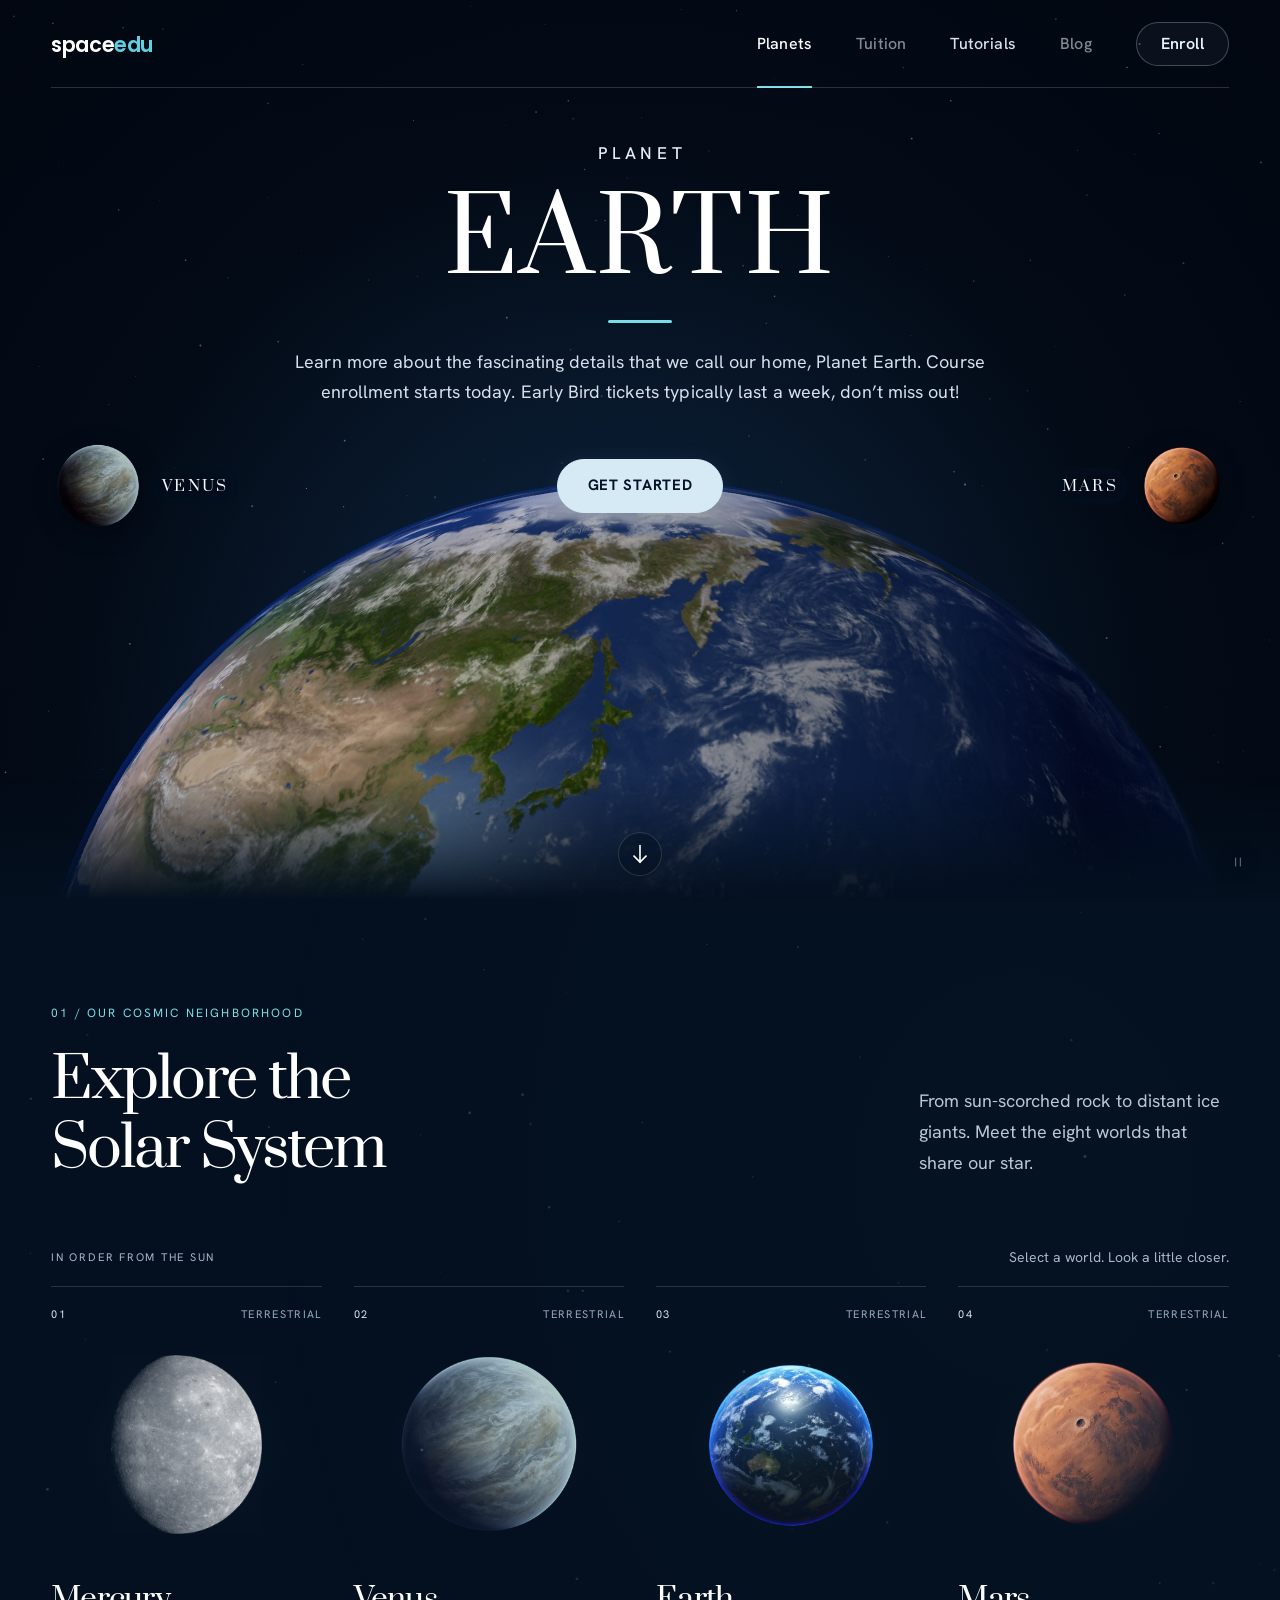
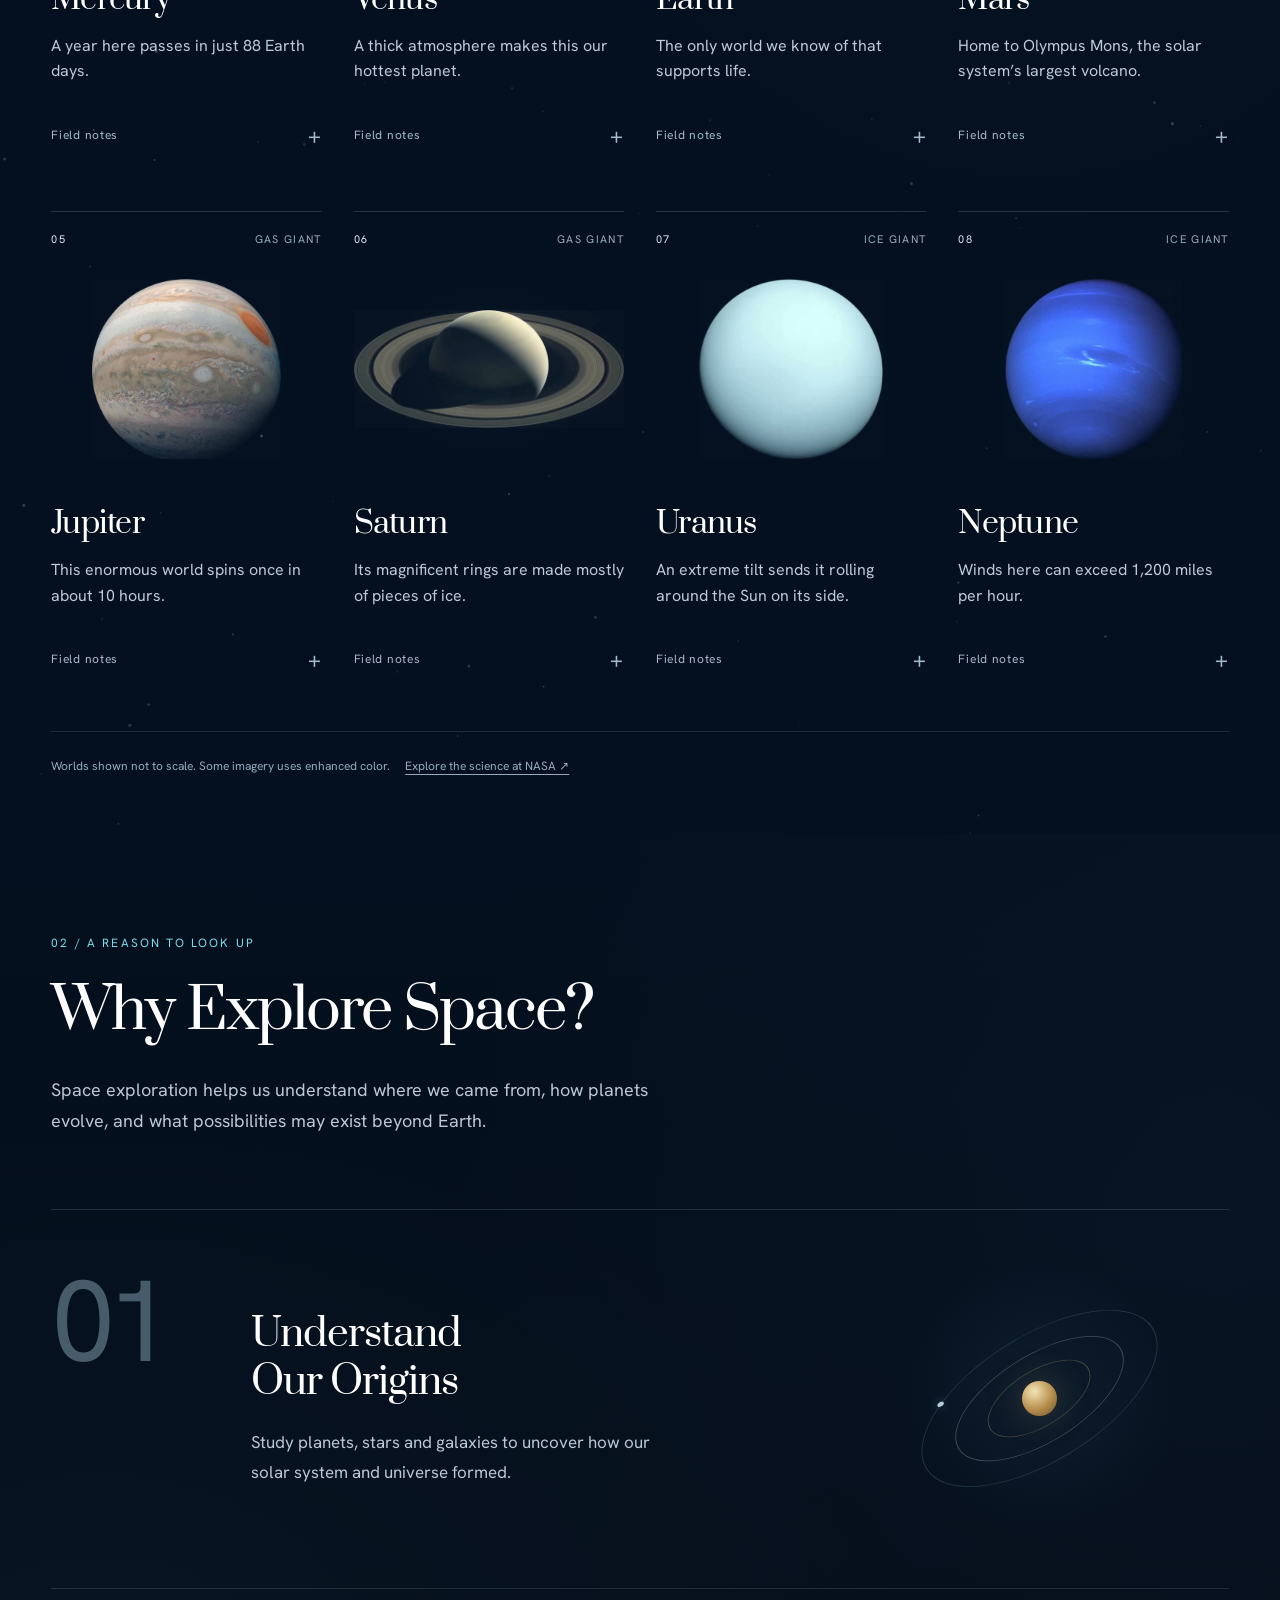
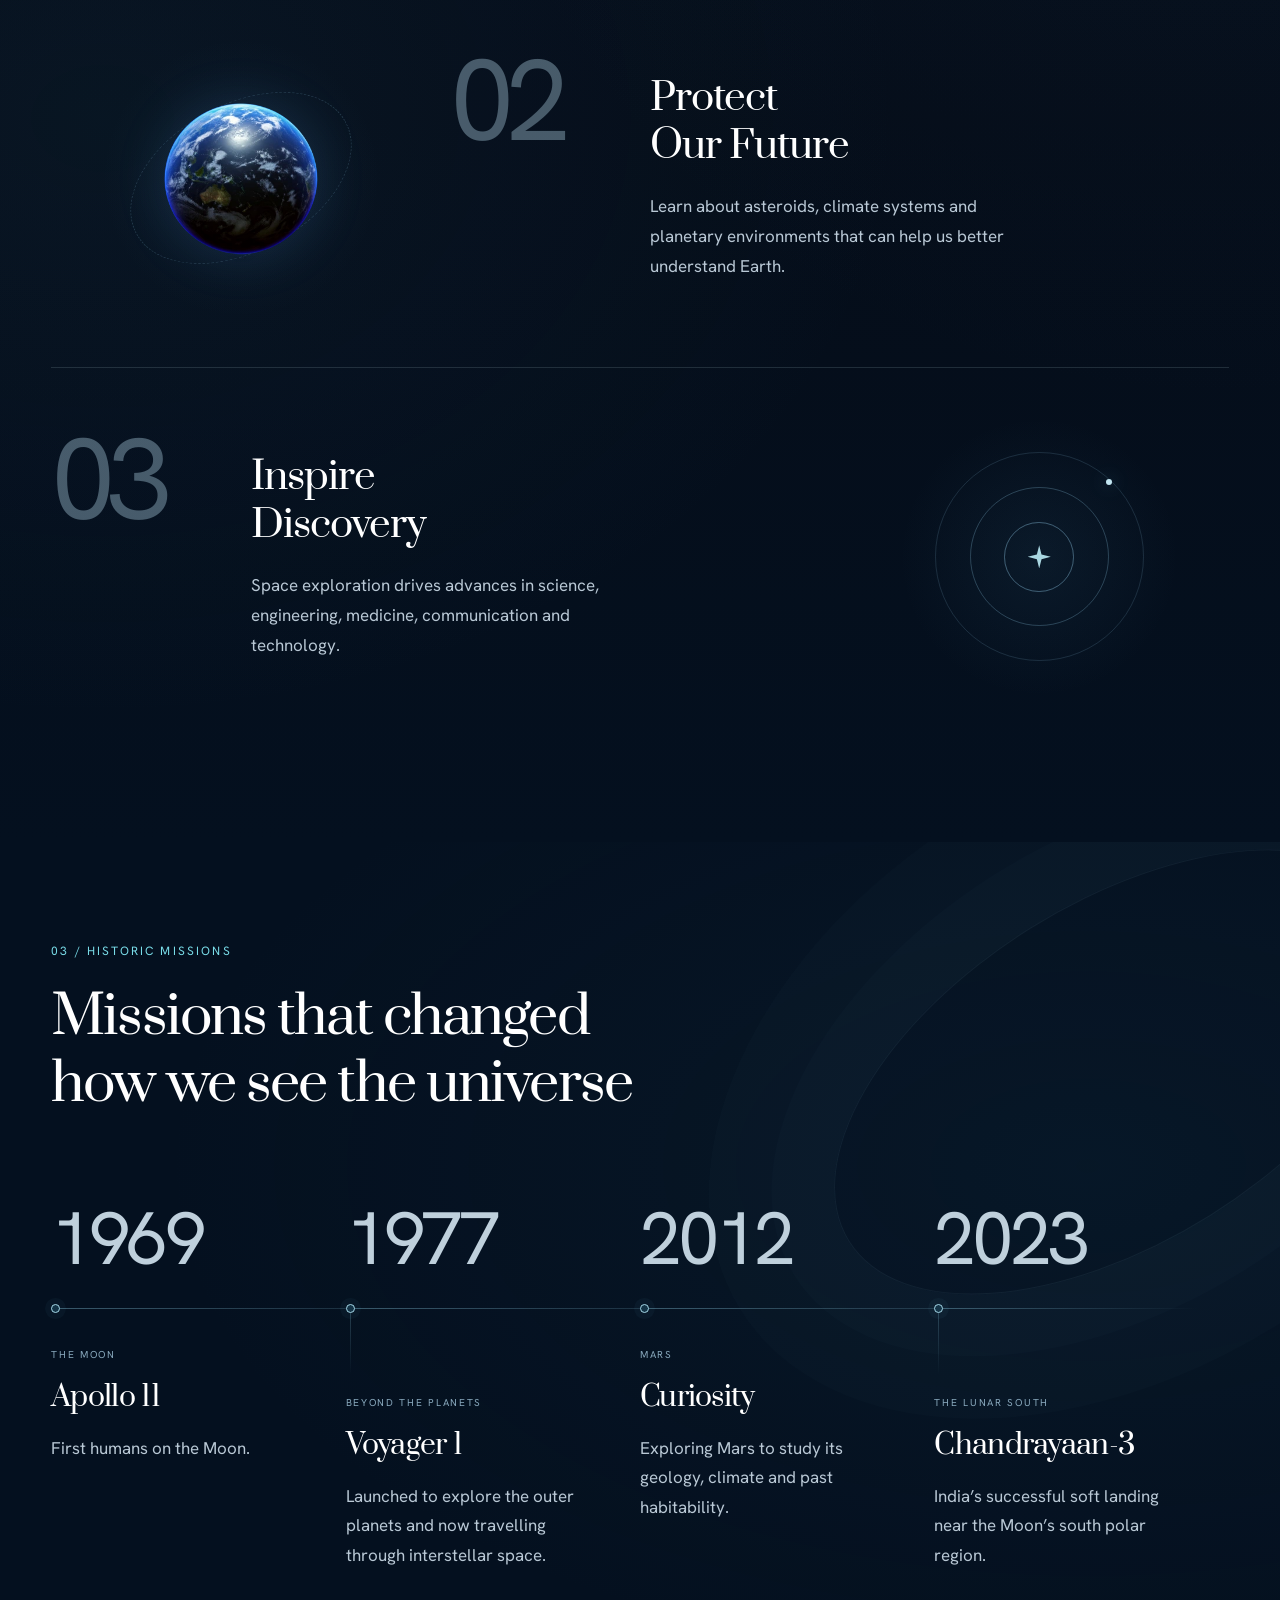
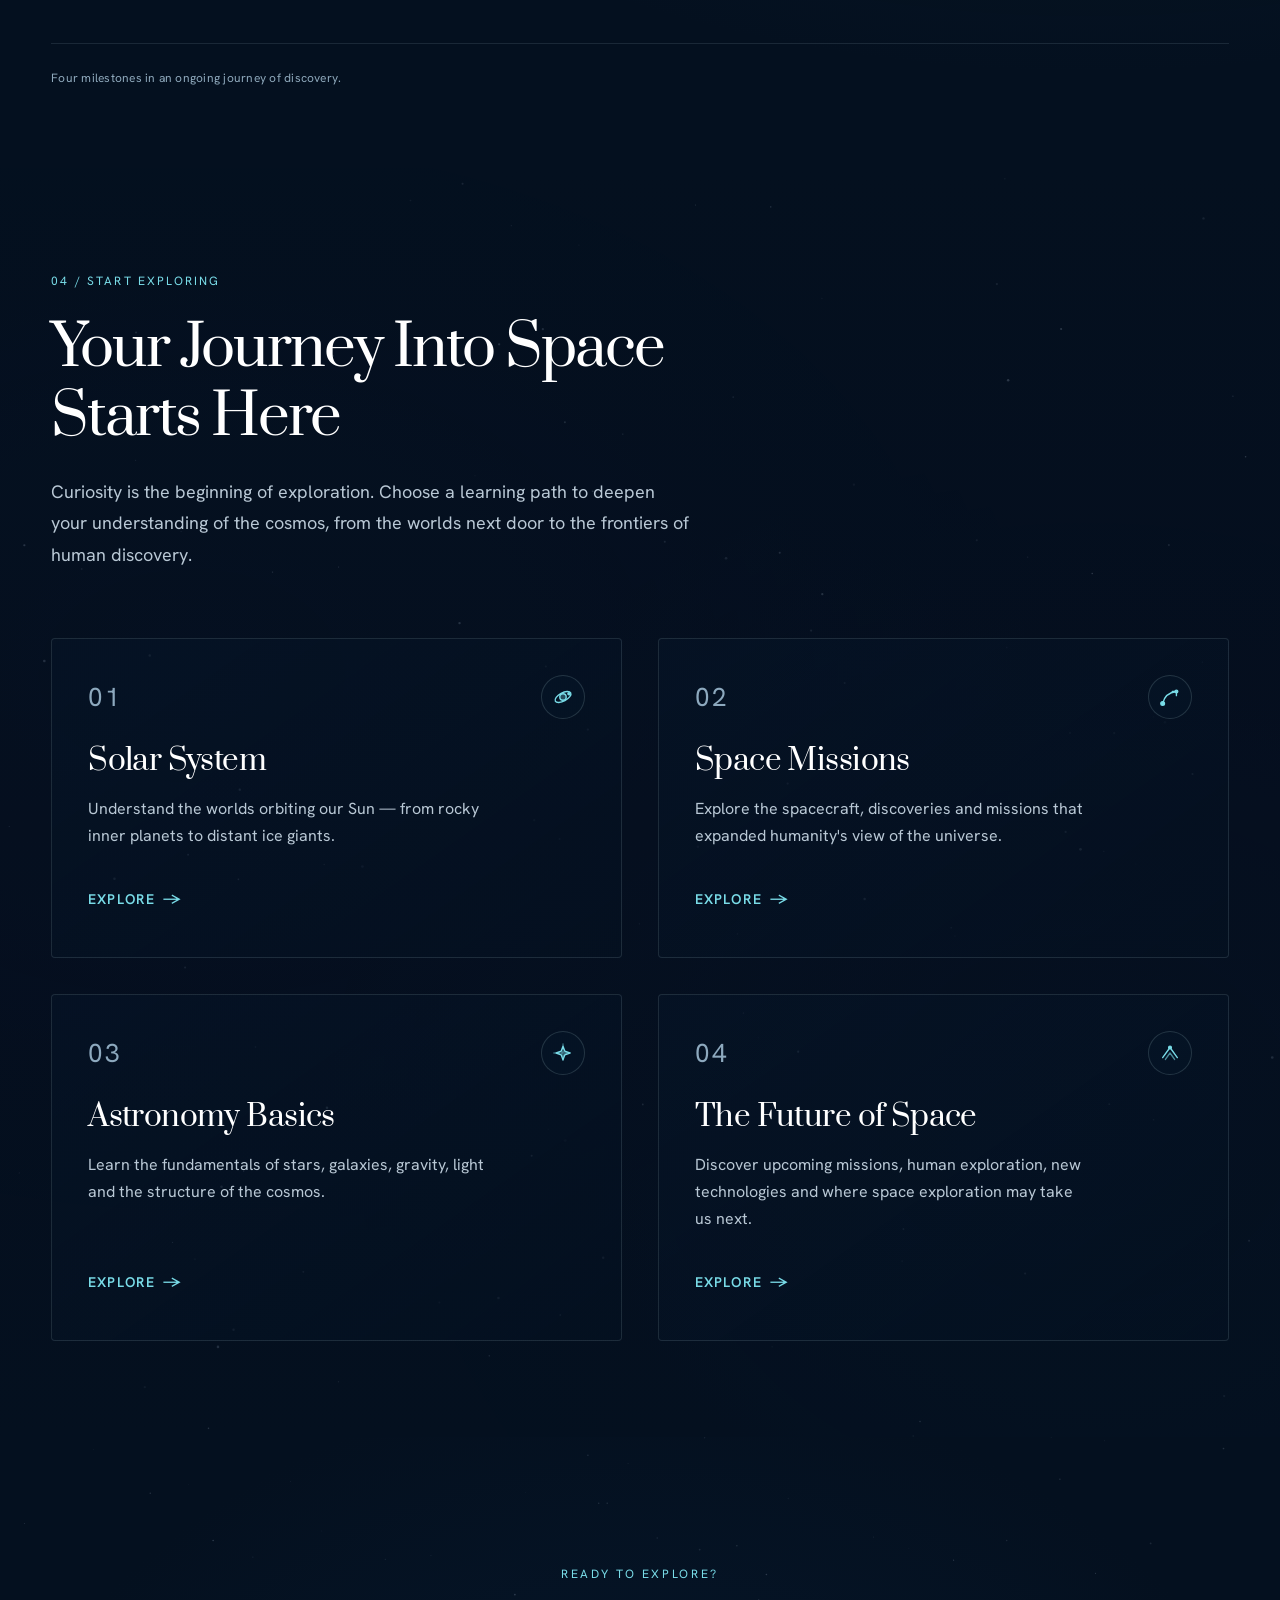
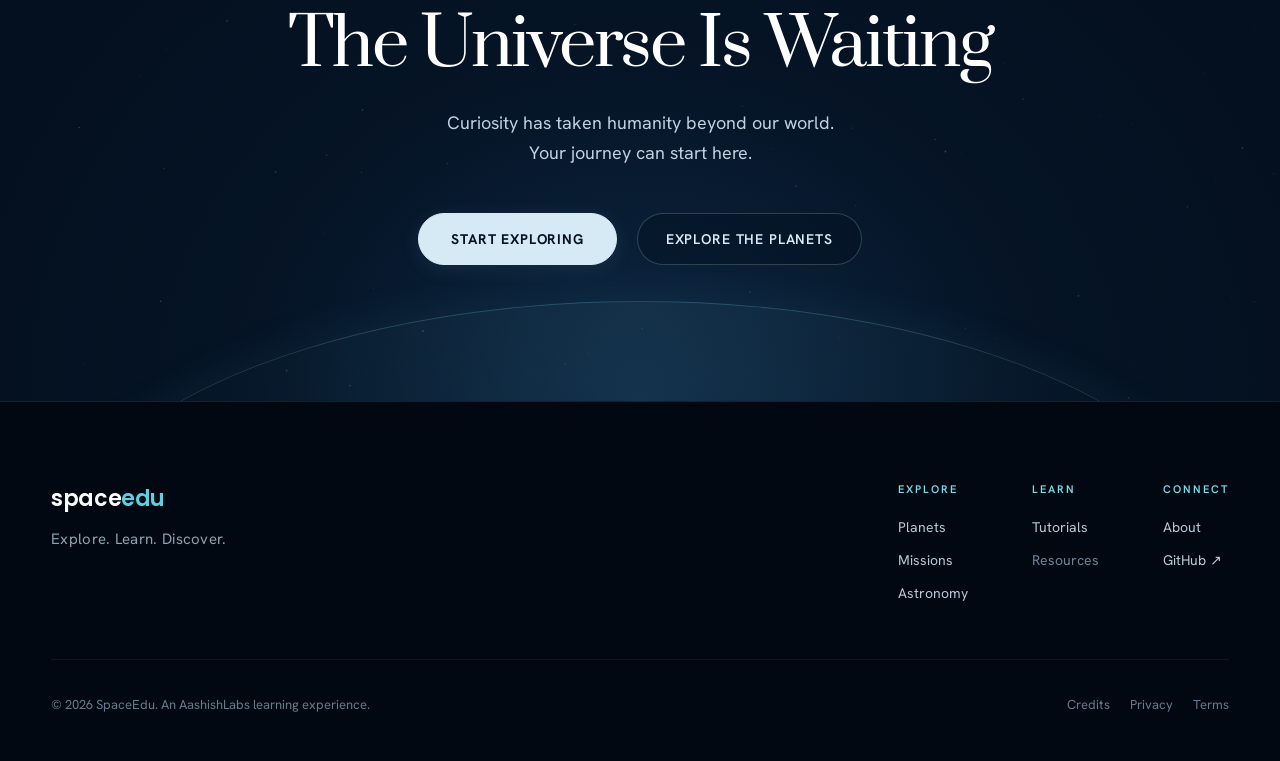
==== commit 2c8c66cd: "Fix mobile hero layout and improve navigation accessibility" ====
--- a/index.html
+++ b/index.html
@@ -305,8 +305,8 @@
         const ready=await createHero({host:document.querySelector('.planet-renderer'),initial:start,onFailure:fallback,onCommit:commit,onProgress:progress});
         hero=ready;stage.classList.add('has-3d');lock(false);
       }).catch(fallback);
-      const row=document.querySelector('.navrow'),burger=document.querySelector('.burger'),nav=document.querySelector('.links');function setMenu(open){row.dataset.open=String(open);burger.setAttribute('aria-expanded',String(open));burger.setAttribute('aria-label',(open?'Close':'Open')+' navigation')}setMenu(false);burger.addEventListener('click',e=>{e.stopPropagation();setMenu(row.dataset.open!=='true')});document.addEventListener('click',e=>{if(!row.contains(e.target))setMenu(false)});document.addEventListener('keydown',e=>{if(e.key==='Escape'){setMenu(false);burger.focus()}});nav.addEventListener('click',()=>setMenu(false));
-      document.addEventListener('click',e=>{const a=e.target.closest('a[href^="#"]');if(!a)return;const h=a.getAttribute('href');if(!h||h==='#')return;const t=document.querySelector(h);if(t){e.preventDefault();t.scrollIntoView({behavior:matchMedia('(prefers-reduced-motion: reduce)').matches?'instant':'smooth'});if(!t.hasAttribute('tabindex'))t.setAttribute('tabindex','-1');t.focus({preventScroll:true})}});
+      const row=document.querySelector('.navrow'),burger=document.querySelector('.burger'),nav=document.querySelector('.links');function setMenu(open){row.dataset.open=String(open);burger.setAttribute('aria-expanded',String(open));burger.setAttribute('aria-label',(open?'Close':'Open')+' navigation')}setMenu(false);burger.addEventListener('click',e=>{e.stopPropagation();setMenu(row.dataset.open!=='true')});document.addEventListener('click',e=>{if(!row.contains(e.target))setMenu(false)});document.addEventListener('keydown',e=>{if(e.key==='Escape'&&row.dataset.open==='true'){setMenu(false);burger.focus()}});nav.addEventListener('click',()=>setMenu(false));
+      document.addEventListener('click',e=>{if(e.defaultPrevented)return;const a=e.target.closest('a[href^="#"]');if(!a)return;const h=a.getAttribute('href');if(!h||h==='#')return;const t=document.querySelector(h);if(t){e.preventDefault();t.scrollIntoView({behavior:matchMedia('(prefers-reduced-motion: reduce)').matches?'instant':'smooth'});if(!t.hasAttribute('tabindex'))t.setAttribute('tabindex','-1');t.focus({preventScroll:true})}});
       if(document.documentElement.classList.contains('anim')){Promise.race([document.fonts.ready,new Promise(r=>setTimeout(r,500))]).then(()=>requestAnimationFrame(()=>requestAnimationFrame(()=>{document.documentElement.classList.add('play');setTimeout(()=>document.documentElement.classList.remove('anim','play'),2150)})))}
     })();
   </script>
--- a/homepage.css
+++ b/homepage.css
@@ -86,8 +86,10 @@
   .cta>a{grid-column:1/-1;justify-self:center;min-width:182px}
   .planet-l{grid-column:1;grid-row:2}.planet-r{grid-column:2;grid-row:2}
   .planet{min-height:72px;padding:2px;gap:2px}.planet img{width:58px;height:58px}
+  .planet img{width:54px;height:54px}
   .label{font-size:13px;letter-spacing:.12em;padding:7px 6px}
 }
+@media(max-width:360px){.planet img{width:52px;height:52px}.planet{min-height:66px}}
 @media(max-height:500px) and (min-width:601px){
   .navrow{min-height:72px}.copy{padding-top:28px;padding-bottom:200px}
   h1.title{font-size:72px;margin-top:12px}.rule{margin-top:16px}
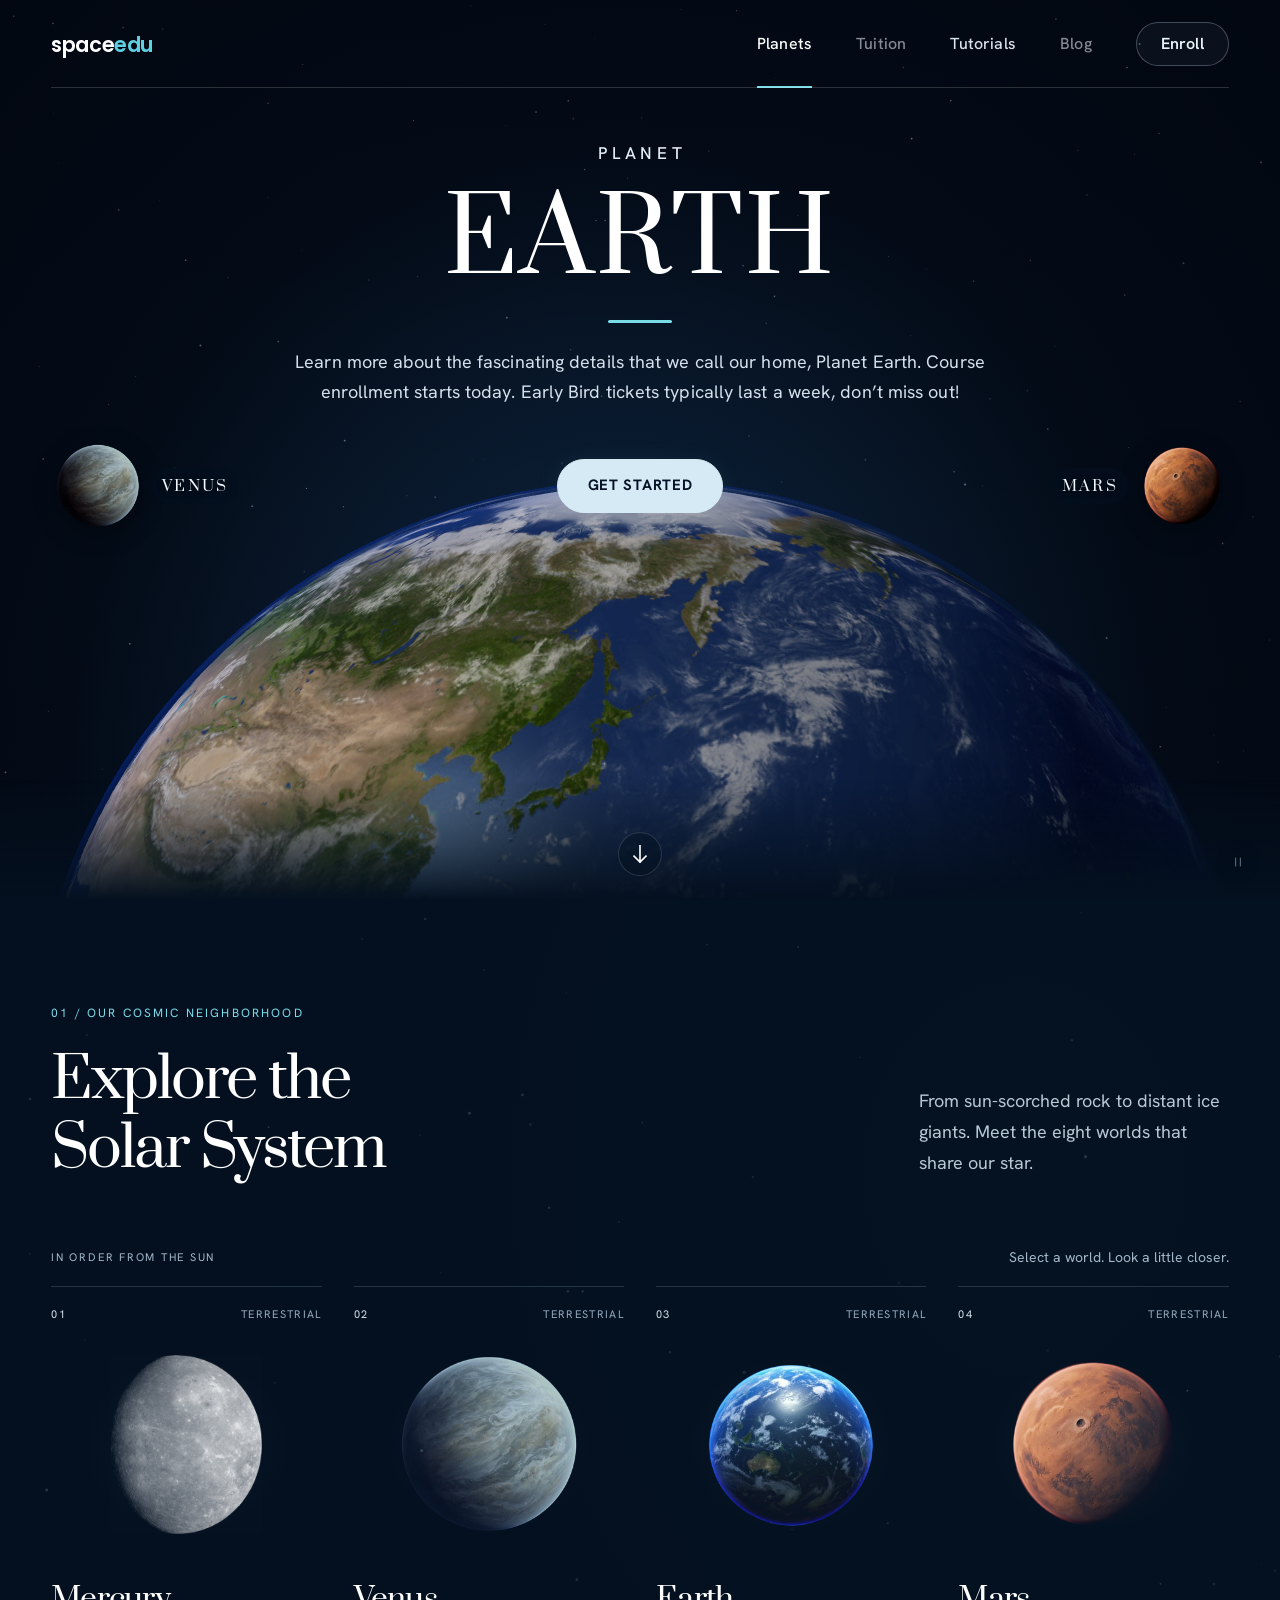
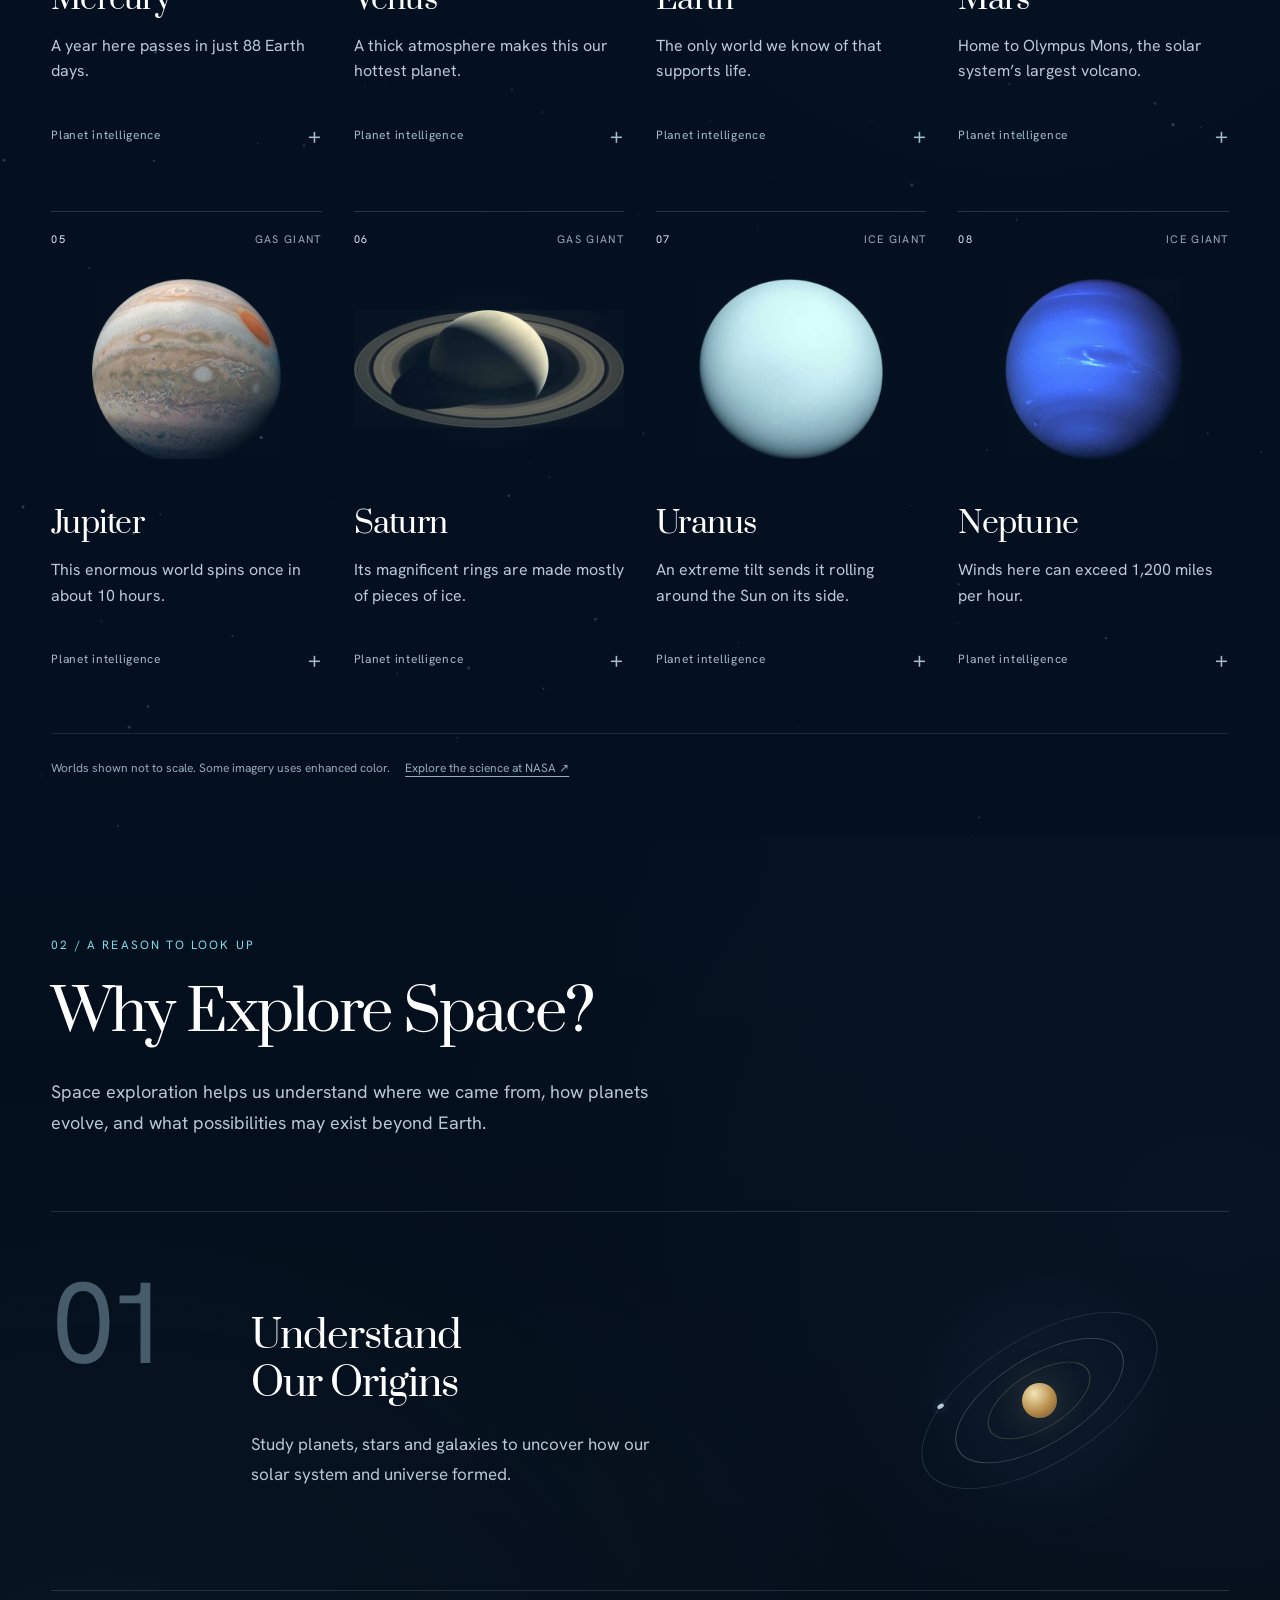
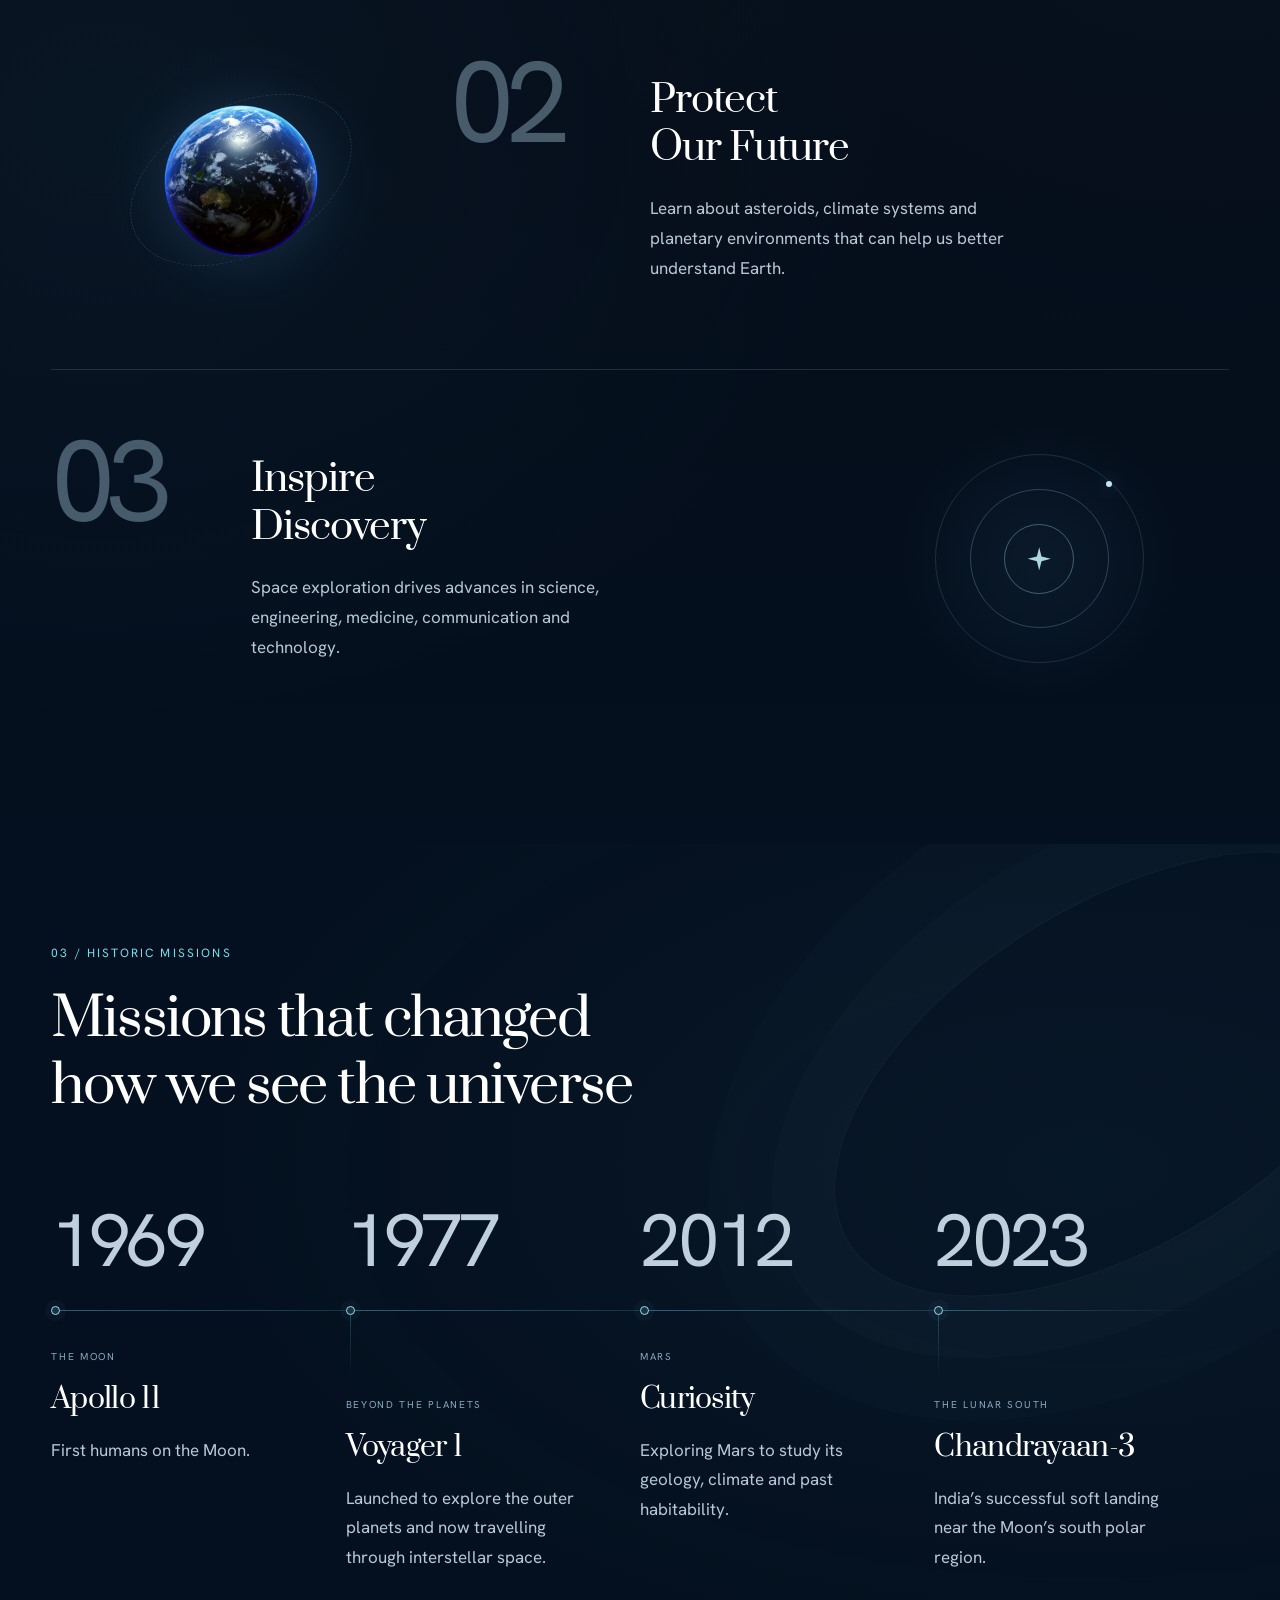
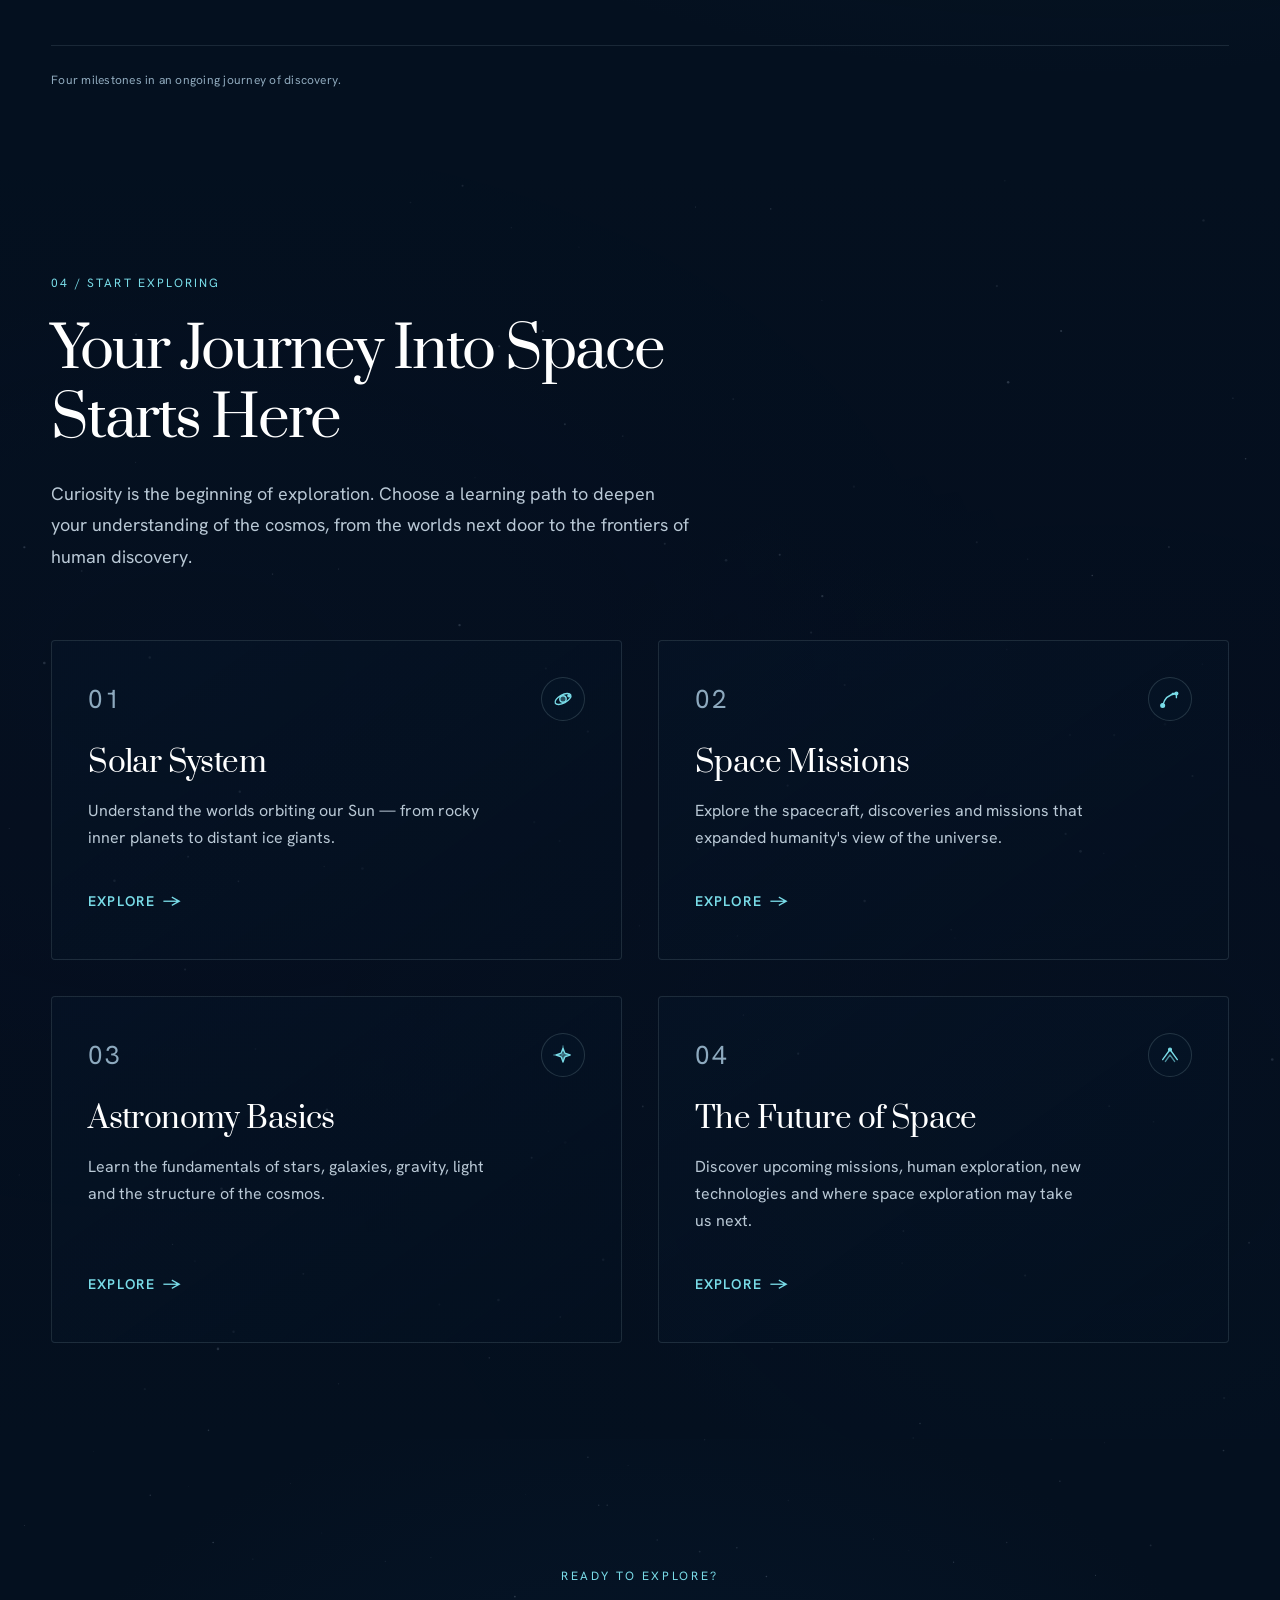
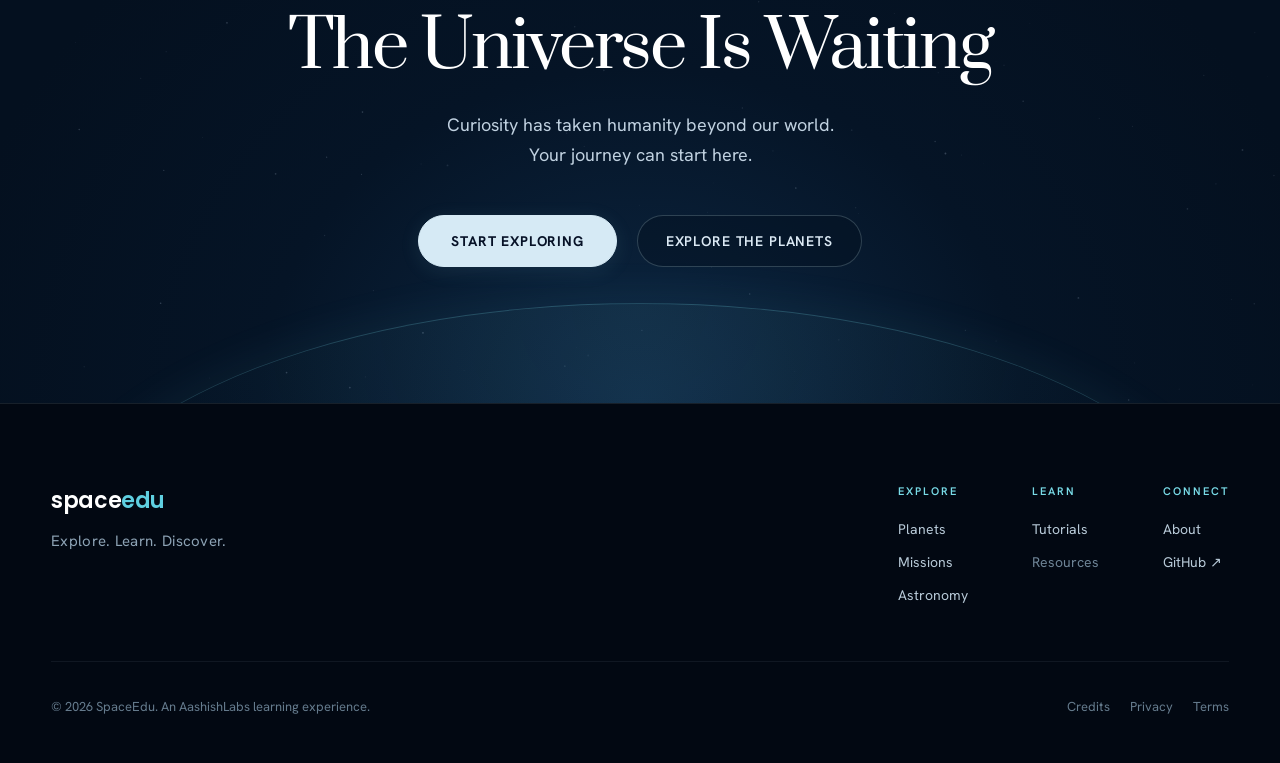
==== commit c16a2e5c: "Add interactive planet intelligence experience" ====
--- a/index.html
+++ b/index.html
@@ -60,6 +60,16 @@
       <li class="solar-world"><details><summary><span class="solar-meta"><span>07</span>Ice giant</span><span class="solar-portrait"><img src="assets/explore/uranus.webp" alt="Uranus’s pale blue-green cloud tops" width="560" height="480" loading="lazy" decoding="async"></span><h3>Uranus</h3><span class="solar-fact">An extreme tilt sends it rolling around the Sun on its side.</span><span class="solar-open">Field notes <span aria-hidden="true">+</span></span></summary><div class="solar-note"><p>Methane in its atmosphere absorbs red light, giving the planet its blue-green color.</p><a href="https://science.nasa.gov/uranus/facts/" target="_blank" rel="noopener">Discover Uranus at NASA ↗</a></div></details></li>
       <li class="solar-world"><details><summary><span class="solar-meta"><span>08</span>Ice giant</span><span class="solar-portrait"><img src="assets/explore/neptune.webp" alt="Neptune with bright clouds and a dark storm" width="560" height="480" loading="lazy" decoding="async"></span><h3>Neptune</h3><span class="solar-fact">Winds here can exceed 1,200 miles per hour.</span><span class="solar-open">Field notes <span aria-hidden="true">+</span></span></summary><div class="solar-note"><p>The most distant planet is also the solar system’s windiest world.</p><a href="https://science.nasa.gov/neptune/neptune-facts/" target="_blank" rel="noopener">Discover Neptune at NASA ↗</a></div></details></li>
     </ol>
+    <section class="solar-intelligence" id="planet-intelligence" aria-labelledby="intelligence-title" aria-hidden="true" inert>
+      <div class="intelligence-inner">
+        <div class="intelligence-topline"><span class="intelligence-eyebrow">PLANET INTELLIGENCE <span aria-hidden="true">/</span> <span class="intelligence-index">01 — 08</span></span><button class="intelligence-close" type="button" aria-label="Close planet intelligence">Close <span aria-hidden="true">×</span></button></div>
+        <div class="intelligence-layout">
+          <div class="intelligence-profile"><span class="intelligence-orbit" aria-hidden="true"><img class="intelligence-image" src="assets/explore/mercury.webp" alt="" width="560" height="480"></span><div class="intelligence-identity"><p class="intelligence-class">Terrestrial</p><h3 id="intelligence-title" tabindex="-1">Mercury</h3><p class="intelligence-fact-label">DID YOU KNOW?</p><p class="intelligence-fact"></p></div></div>
+          <div class="intelligence-data"><p class="intelligence-data-title">AT A GLANCE <span>01 / 08</span></p><dl class="intelligence-measures"></dl><p class="intelligence-context">Distances and temperatures are averages. Giant planet temperatures describe the atmosphere near the 1-bar level; their gravity is measured near the cloud tops.</p><a class="intelligence-source" href="https://science.nasa.gov/mercury/facts/" target="_blank" rel="noopener">Explore at NASA <span aria-hidden="true">↗</span></a></div>
+        </div>
+        <div class="intelligence-bottom"><span>THE SOLAR SYSTEM <span aria-hidden="true">/</span> 08 WORLDS</span><div class="intelligence-navigation"><button class="intelligence-prev" type="button" aria-label="Previous planet">← <span>Previous</span></button><button class="intelligence-next" type="button" aria-label="Next planet"><span>Next world</span> →</button></div></div>
+      </div>
+    </section>
     <p class="solar-caption">Worlds shown not to scale. Some imagery uses enhanced color. <a href="https://science.nasa.gov/solar-system/planets/" target="_blank" rel="noopener">Explore the science at NASA ↗</a></p>
   </section>
   <section class="why-space" id="why-explore-space" data-homepage-section aria-labelledby="why-space-title">
--- a/explore.css
+++ b/explore.css
@@ -32,7 +32,48 @@
 .solar-caption{border-top:1px solid #aecbd326;margin-top:48px;padding-top:24px;font-size:12px;line-height:1.8;color:#94aabd}
 .solar-caption a{display:inline-block;margin-left:12px;text-underline-offset:4px}
 .solar-navigation{display:none}
+.solar-system.has-intelligence .solar-note{display:none}
+.solar-world.is-selected{border-color:#79dce8a6}
+.solar-intelligence{display:grid;grid-template-rows:0fr;max-width:1440px;margin:0 auto;opacity:0;transition:grid-template-rows .5s cubic-bezier(.2,.7,.2,1),opacity .35s,margin .5s;scroll-margin-top:24px}
+.solar-intelligence.is-open{grid-template-rows:1fr;margin-top:42px;opacity:1}
+.intelligence-inner{min-height:0;overflow:hidden;position:relative;border-top:1px solid #79dce8a3;border-bottom:1px solid #aecbd347;background:linear-gradient(130deg,#112c3bba,#071827e8 42%,#071421);box-shadow:0 28px 80px #0003}
+.intelligence-inner::before{content:"";position:absolute;inset:0;pointer-events:none;background:linear-gradient(90deg,transparent 49.85%,#79dce80c 50%,transparent 50.15%),repeating-linear-gradient(0deg,transparent 0 47px,#79dce807 48px);opacity:.45}
+.intelligence-topline,.intelligence-bottom{position:relative;display:flex;align-items:center;justify-content:space-between;gap:20px;padding:20px 32px;color:#9bb7c6;font-size:11px;letter-spacing:.16em}
+.intelligence-topline{border-bottom:1px solid #aecbd32a}
+.intelligence-eyebrow{color:var(--cyan);font-weight:600}
+.intelligence-eyebrow span{color:#7a9eae;padding-inline:5px}
+.intelligence-close{display:flex;align-items:center;justify-content:center;gap:12px;min-height:44px;padding:0 4px;border:0;background:none;color:#deedf5;cursor:pointer;font-size:13px;letter-spacing:.02em}
+.intelligence-close span{font-size:26px;font-weight:300;line-height:1}
+.intelligence-layout{position:relative;display:grid;grid-template-columns:minmax(0,1fr) minmax(0,1.05fr)}
+.intelligence-profile{position:relative;display:grid;grid-template-columns:minmax(180px,.75fr) minmax(0,1fr);align-items:center;gap:12px;padding:32px 42px 40px 28px;border-right:1px solid #aecbd32a;min-width:0}
+.intelligence-orbit{position:relative;display:grid;place-items:center;aspect-ratio:1;min-width:0}
+.intelligence-orbit::before,.intelligence-orbit::after{content:"";position:absolute;border:1px solid #78c9dd35;border-radius:50%;pointer-events:none}
+.intelligence-orbit::before{inset:8%}
+.intelligence-orbit::after{inset:-3%;border-style:dashed;opacity:.5}
+.intelligence-image{position:relative;display:block;width:90%;height:90%;object-fit:contain;mix-blend-mode:screen;filter:drop-shadow(0 20px 24px #0008)}
+.intelligence-class{color:var(--cyan);font-size:11px;letter-spacing:.16em;text-transform:uppercase;margin-bottom:18px}
+.intelligence-identity h3{font-family:var(--font-serif);font-size:clamp(36px,4vw,66px);font-weight:400;line-height:1.16;letter-spacing:-.045em;overflow-wrap:anywhere}
+.intelligence-fact-label{margin-top:24px;color:#89adbd;font-size:10px;letter-spacing:.14em}
+.intelligence-fact{max-width:31ch;margin-top:8px;color:#bdceda;font-size:16px;line-height:1.6}
+.intelligence-data{min-width:0;padding:34px clamp(24px,3vw,48px) 32px}
+.intelligence-data-title{display:flex;justify-content:space-between;border-bottom:1px solid #aecbd33d;padding-bottom:18px;color:var(--cyan);font-size:11px;letter-spacing:.16em}
+.intelligence-data-title span{color:#94aebd;font-variant-numeric:tabular-nums}
+.intelligence-measures{display:grid;grid-template-columns:repeat(2,minmax(0,1fr));column-gap:30px}
+.intelligence-measures>div{display:flex;flex-direction:column;gap:8px;min-width:0;padding:18px 0 16px;border-bottom:1px solid #aecbd324}
+.intelligence-measures dt{color:#95adbd;font-size:12px;line-height:1.3}
+.intelligence-measures dd{color:#edf8fc;font-size:clamp(16px,1.5vw,21px);font-weight:400;font-variant-numeric:tabular-nums;line-height:1.3;overflow-wrap:anywhere}
+.intelligence-context{margin-top:16px;color:#91abba;font-size:11px;line-height:1.55;max-width:67ch}
+.intelligence-source{display:inline-flex;align-items:center;gap:14px;margin-top:12px;min-height:44px;color:var(--cyan);font-size:13px;text-decoration:none}
+.intelligence-bottom{border-top:1px solid #aecbd32a}
+.intelligence-navigation{display:flex;gap:12px}
+.intelligence-navigation button{min-height:44px;padding:0 16px;border:1px solid #aecbd348;border-radius:24px;background:#b8eaff08;color:#e4f2f8;cursor:pointer;font-size:13px;letter-spacing:0}
+.intelligence-navigation button:hover:not(:disabled),.intelligence-close:hover,.intelligence-source:hover{color:var(--cyan)}
+.intelligence-navigation button:disabled{opacity:.35;cursor:default}
+.intelligence-close:focus-visible,.intelligence-navigation button:focus-visible,.intelligence-source:focus-visible{outline:2px solid var(--cyan);outline-offset:4px}
+.intelligence-inner.is-changing .intelligence-layout{animation:intelligence-reveal .35s ease both}
+@keyframes intelligence-reveal{from{opacity:.35;transform:translateY(8px)}to{opacity:1;transform:none}}
 @media(hover:hover){.solar-world summary:hover .solar-portrait img{transform:translateY(-5px) scale(1.045)}.solar-world summary:hover .solar-portrait::before{opacity:1}.solar-world summary:hover .solar-open{color:var(--cyan)}}
+@media(min-width:701px) and (max-width:1180px){.intelligence-profile{grid-template-columns:1fr;text-align:center;padding:24px}.intelligence-orbit{max-width:230px;width:100%;margin:auto}.intelligence-fact{margin-inline:auto}.intelligence-data{padding:28px}}
 @media(min-width:701px) and (max-width:1000px){.solar-gallery{grid-template-columns:repeat(2,minmax(0,1fr));gap:40px}.solar-portrait{height:240px}.solar-fact{min-height:52px}.solar-heading{gap:32px}.solar-intro{max-width:250px;font-size:17px}}
 @media(max-width:700px){
  .solar-system{padding:64px 0 36px;overflow:clip}
@@ -55,5 +96,25 @@
  .solar-fact{min-height:78px}
  .solar-caption{margin-top:28px;font-size:11px}
  .solar-caption a{margin:6px 0 0;display:block;min-height:44px}
+ .solar-intelligence{margin-inline:var(--gutter);scroll-margin-top:12px}
+ .solar-intelligence.is-open{margin-top:18px}
+ .intelligence-topline,.intelligence-bottom{padding:10px 18px}
+ .intelligence-eyebrow{font-size:10px;letter-spacing:.1em}
+ .intelligence-layout{grid-template-columns:1fr}
+ .intelligence-profile{grid-template-columns:126px minmax(0,1fr);gap:12px;padding:22px 18px 26px;border-right:0;border-bottom:1px solid #aecbd32a;text-align:left}
+ .intelligence-orbit{width:126px}
+ .intelligence-class{font-size:10px;letter-spacing:.12em;margin-bottom:9px}
+ .intelligence-identity h3{font-size:clamp(30px,8vw,40px)}
+ .intelligence-fact-label{margin-top:12px;font-size:9px}
+ .intelligence-fact{font-size:13px;line-height:1.5;margin-top:5px}
+ .intelligence-data{padding:22px 18px 24px}
+ .intelligence-measures{grid-template-columns:1fr}
+ .intelligence-measures>div{flex-direction:row;align-items:baseline;justify-content:space-between;gap:12px;padding:12px 0}
+ .intelligence-measures dt{font-size:12px}
+ .intelligence-measures dd{text-align:right;font-size:16px}
+ .intelligence-context{font-size:11px}
+ .intelligence-bottom>span{display:none}
+ .intelligence-navigation{width:100%;justify-content:space-between}
+ .intelligence-navigation button{min-width:116px}
 }
-@media(prefers-reduced-motion:reduce){.solar-portrait img,.solar-portrait::before,.solar-open>span{transition:none}.solar-world summary:hover .solar-portrait img{transform:none}}
+@media(prefers-reduced-motion:reduce){.solar-portrait img,.solar-portrait::before,.solar-open>span,.solar-intelligence{transition:none}.solar-world summary:hover .solar-portrait img{transform:none}.intelligence-inner.is-changing .intelligence-layout{animation:none}}
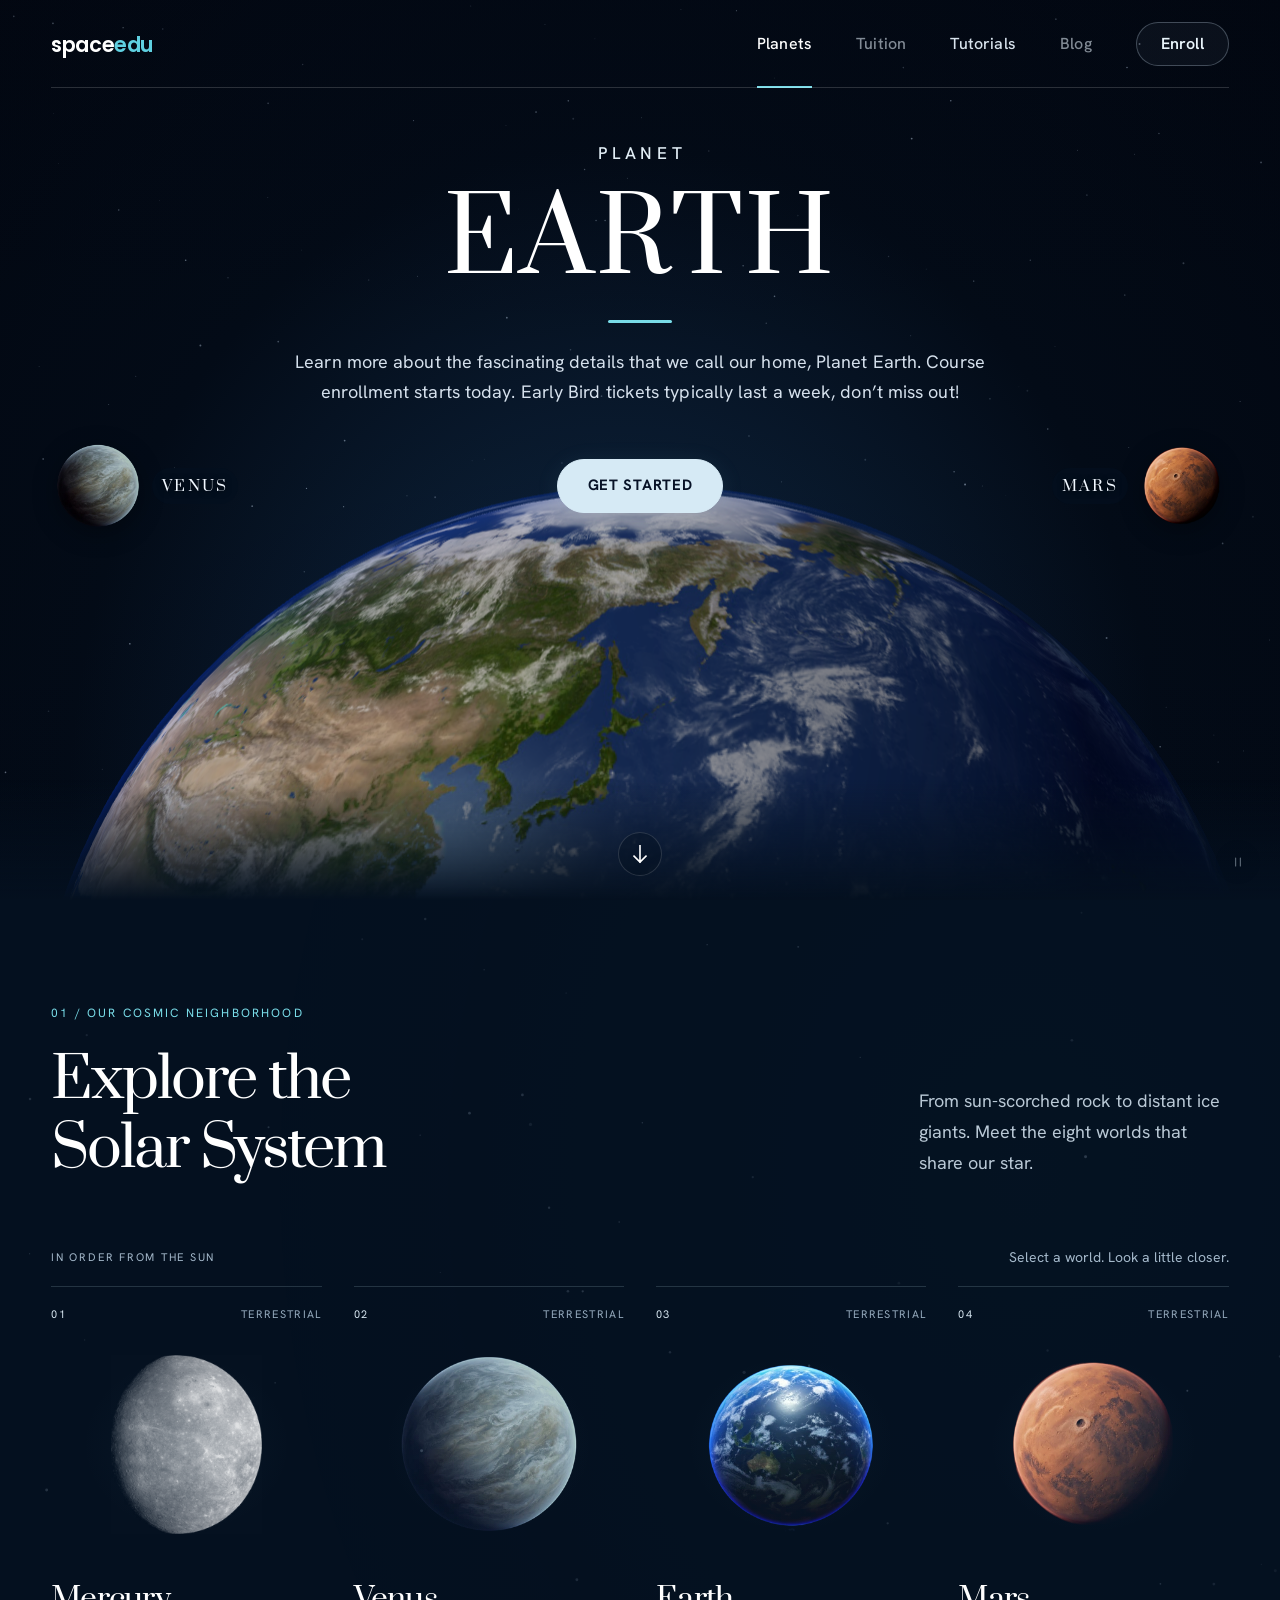
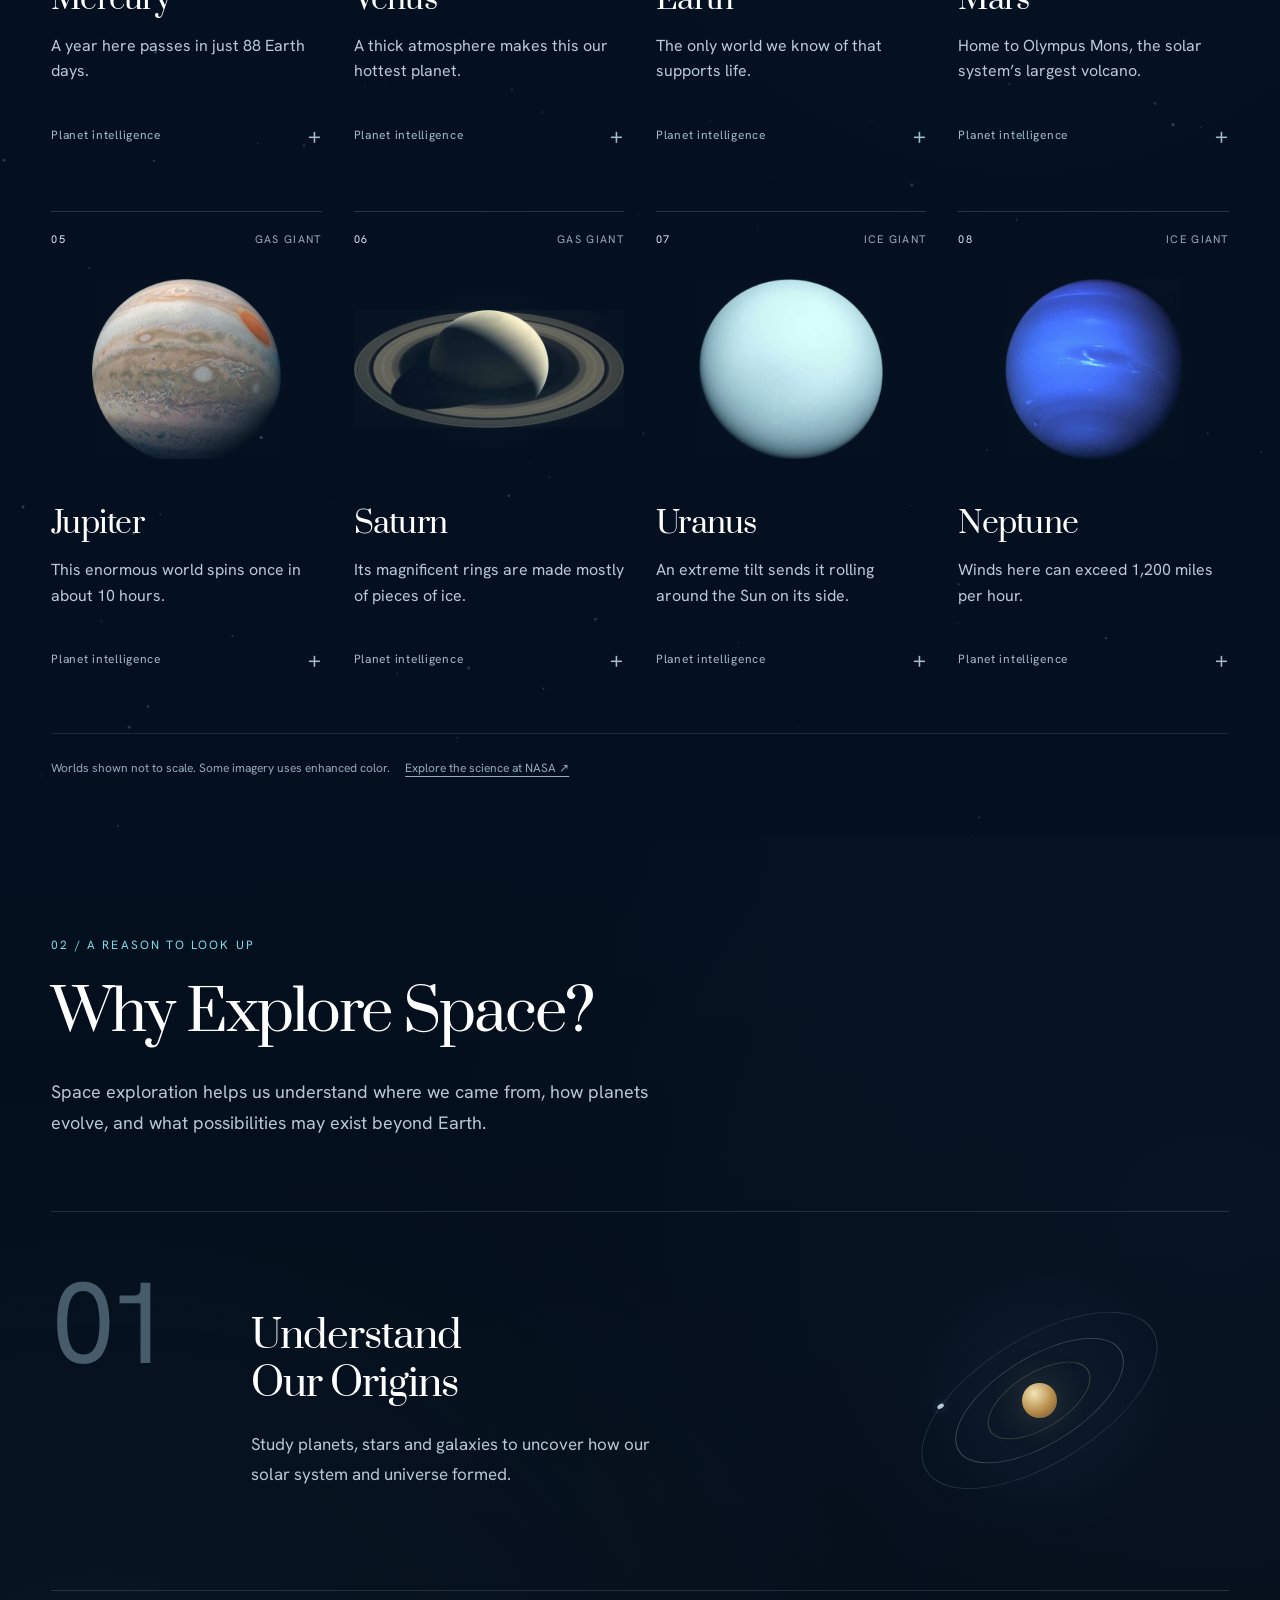
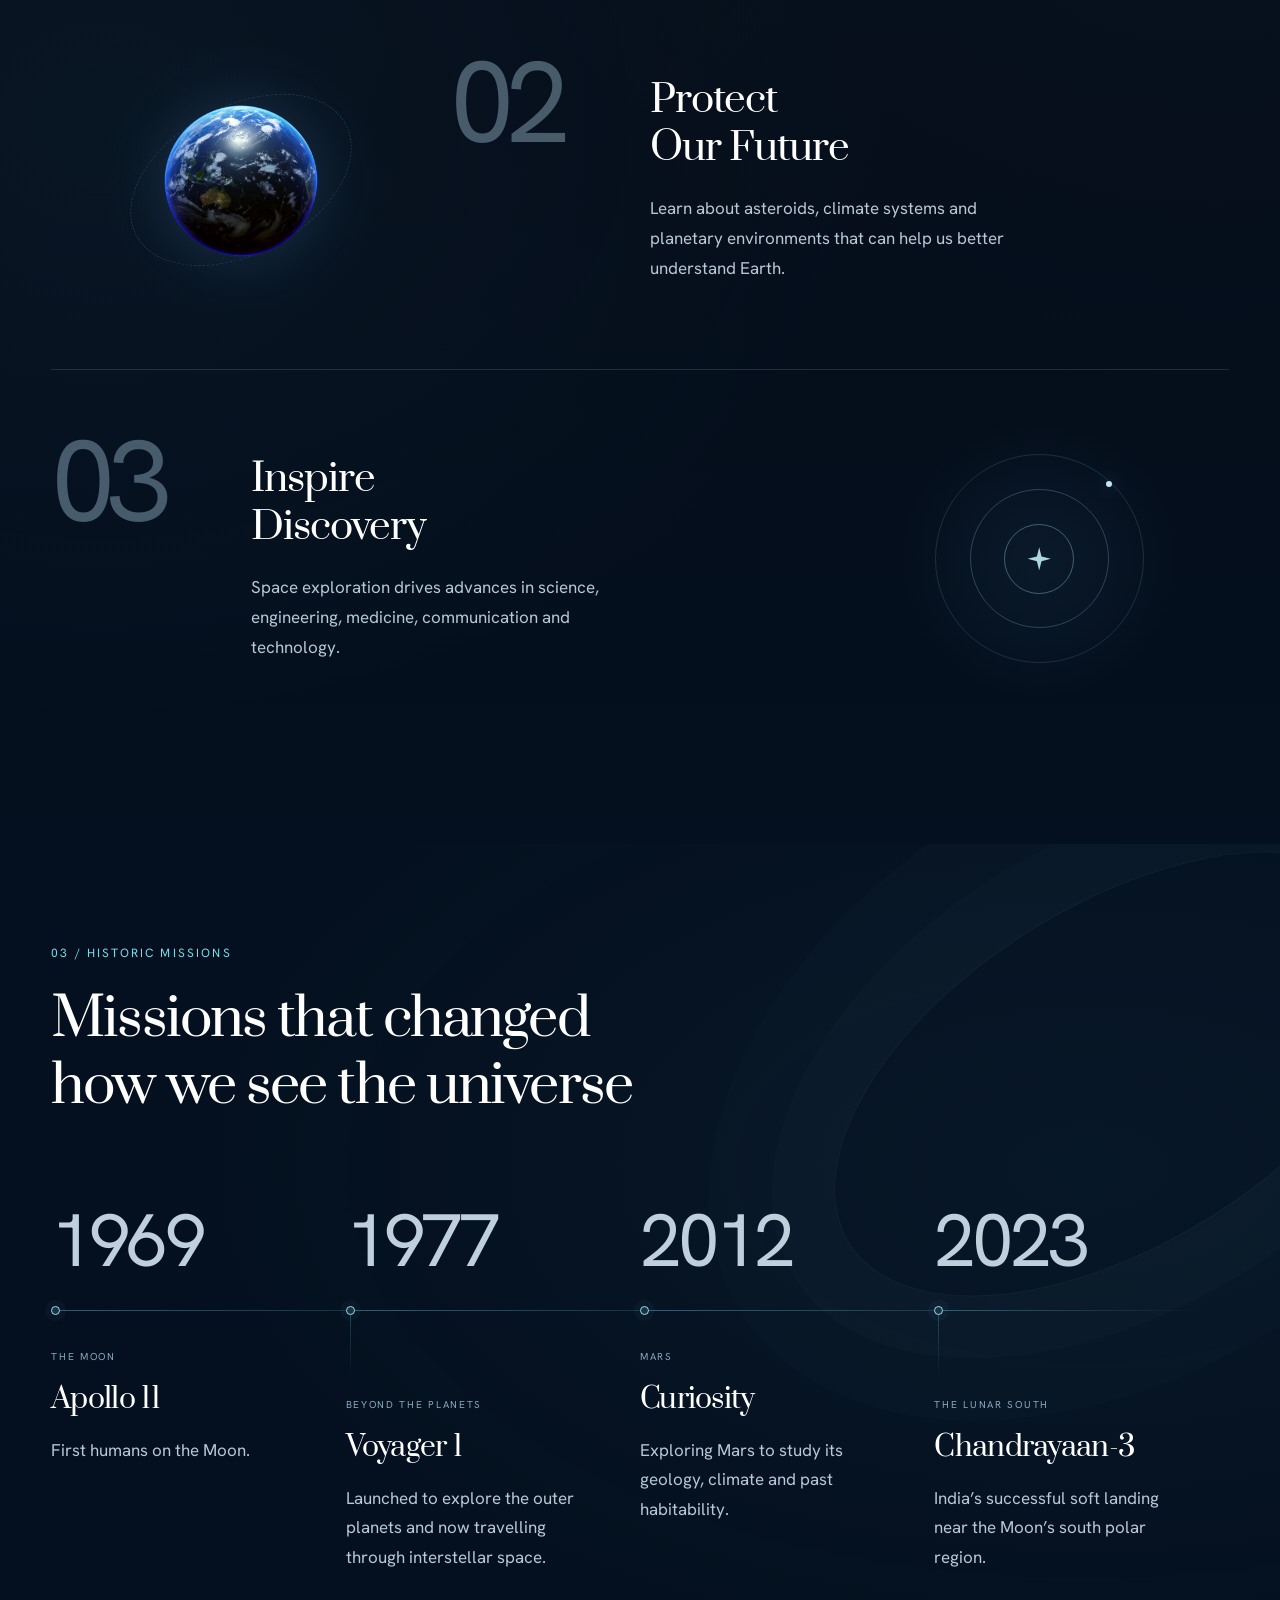
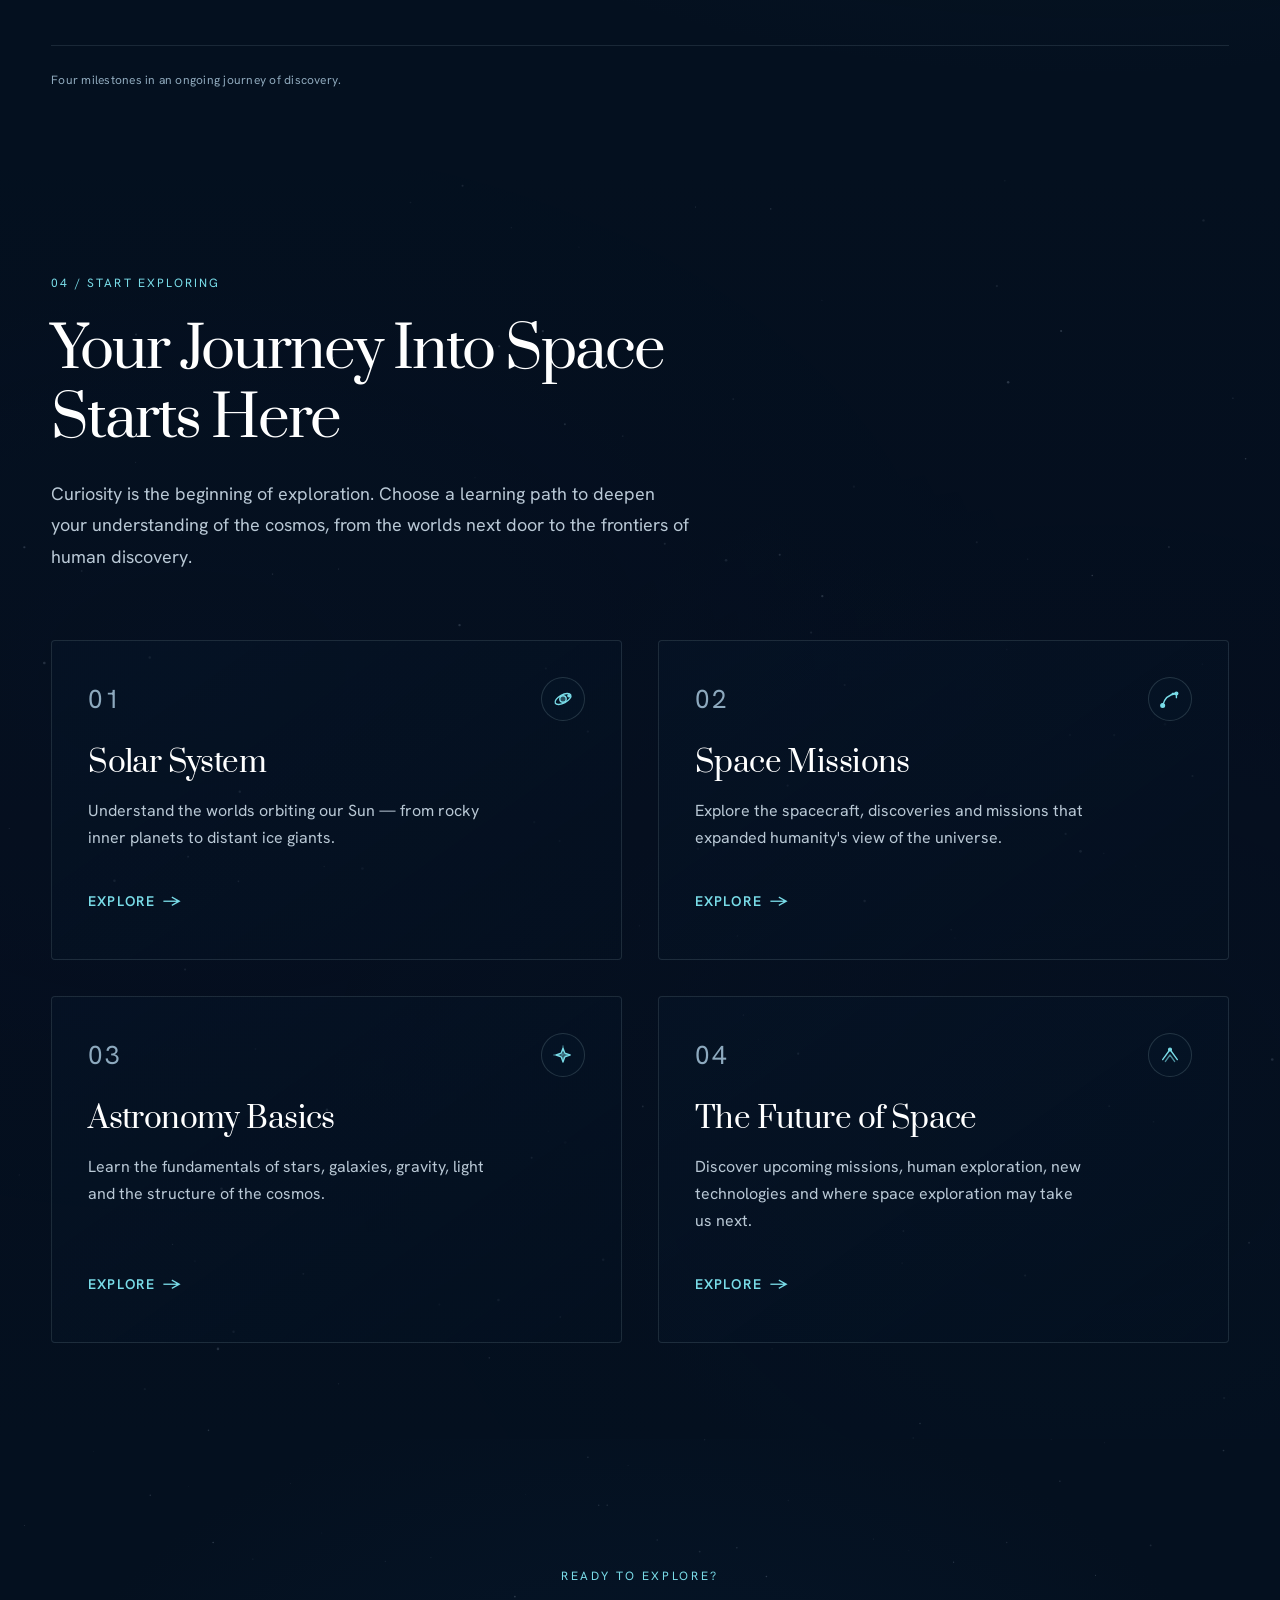
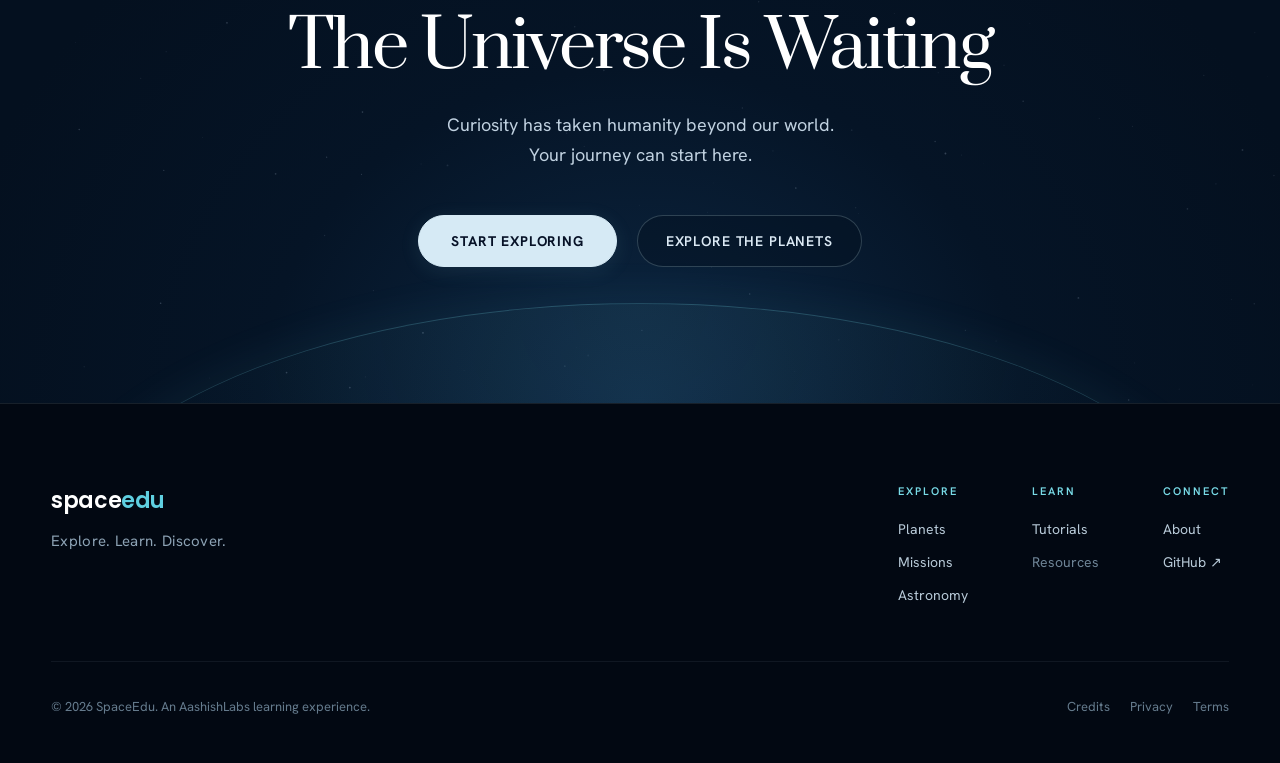
==== commit 978cb371: "Add SpaceEdu planet intelligence experience" ====
--- a/index.html
+++ b/index.html
@@ -8,7 +8,7 @@
   <title>SpaceEdu — Planet Explorer</title>
   <link rel="icon" type="image/png" sizes="48x48" href="assets/ui/favicon.png">
   <link href="assets/fonts/fonts.css" rel="stylesheet">
-  <script>(function(){try{if(!window.matchMedia||!matchMedia('(prefers-reduced-motion: reduce)').matches){document.documentElement.classList.add('anim')}}catch(e){}})();</script>
+  <script>(function(){try{var root=document.documentElement;root.classList.add('loader-active');setTimeout(function(){root.classList.remove('loader-active','loader-leaving','loader-revealed')},5000);if(!window.matchMedia||!matchMedia('(prefers-reduced-motion: reduce)').matches){root.classList.add('anim')}}catch(e){}})();</script>
   <link rel="stylesheet" href="homepage.css">
   <link rel="stylesheet" href="hero-3d.css">
   <link rel="stylesheet" href="explore.css">
@@ -19,6 +19,15 @@
   <link rel="stylesheet" href="footer.css">
 </head>
 <body>
+  <div class="site-loader" role="status" aria-live="polite" aria-label="SpaceEdu is loading">
+    <div class="loader-orbit" aria-hidden="true"><span></span></div>
+    <div class="loader-content">
+      <p class="loader-wordmark">SPACE<span>EDU</span></p>
+      <p class="loader-title">INITIALIZING ORBITAL EXPERIENCE</p>
+      <div class="loader-progress" aria-hidden="true"><span></span></div>
+      <p class="loader-status">Loading planetary systems...</p>
+    </div>
+  </div>
   <a href="#solar-system" class="skip-link">Skip to main content</a>
   <main>
   <section class="stage" id="planets" aria-label="Planet explorer">
@@ -60,8 +69,9 @@
       <li class="solar-world"><details><summary><span class="solar-meta"><span>07</span>Ice giant</span><span class="solar-portrait"><img src="assets/explore/uranus.webp" alt="Uranus’s pale blue-green cloud tops" width="560" height="480" loading="lazy" decoding="async"></span><h3>Uranus</h3><span class="solar-fact">An extreme tilt sends it rolling around the Sun on its side.</span><span class="solar-open">Field notes <span aria-hidden="true">+</span></span></summary><div class="solar-note"><p>Methane in its atmosphere absorbs red light, giving the planet its blue-green color.</p><a href="https://science.nasa.gov/uranus/facts/" target="_blank" rel="noopener">Discover Uranus at NASA ↗</a></div></details></li>
       <li class="solar-world"><details><summary><span class="solar-meta"><span>08</span>Ice giant</span><span class="solar-portrait"><img src="assets/explore/neptune.webp" alt="Neptune with bright clouds and a dark storm" width="560" height="480" loading="lazy" decoding="async"></span><h3>Neptune</h3><span class="solar-fact">Winds here can exceed 1,200 miles per hour.</span><span class="solar-open">Field notes <span aria-hidden="true">+</span></span></summary><div class="solar-note"><p>The most distant planet is also the solar system’s windiest world.</p><a href="https://science.nasa.gov/neptune/neptune-facts/" target="_blank" rel="noopener">Discover Neptune at NASA ↗</a></div></details></li>
     </ol>
-    <section class="solar-intelligence" id="planet-intelligence" aria-labelledby="intelligence-title" aria-hidden="true" inert>
+    <section class="solar-intelligence" id="planet-intelligence" role="region" aria-labelledby="intelligence-title" aria-hidden="true" inert>
       <div class="intelligence-inner">
+        <p class="sr-only" id="intelligence-announcement" aria-live="polite" aria-atomic="true"></p>
         <div class="intelligence-topline"><span class="intelligence-eyebrow">PLANET INTELLIGENCE <span aria-hidden="true">/</span> <span class="intelligence-index">01 — 08</span></span><button class="intelligence-close" type="button" aria-label="Close planet intelligence">Close <span aria-hidden="true">×</span></button></div>
         <div class="intelligence-layout">
           <div class="intelligence-profile"><span class="intelligence-orbit" aria-hidden="true"><img class="intelligence-image" src="assets/explore/mercury.webp" alt="" width="560" height="480"></span><div class="intelligence-identity"><p class="intelligence-class">Terrestrial</p><h3 id="intelligence-title" tabindex="-1">Mercury</h3><p class="intelligence-fact-label">DID YOU KNOW?</p><p class="intelligence-fact"></p></div></div>
@@ -292,6 +302,11 @@
   <script src="footer.js" defer></script>
   <script>
     (()=>{
+      const root=document.documentElement,loader=document.querySelector('.site-loader'),reducedMotion=matchMedia('(prefers-reduced-motion: reduce)');
+      const loaderStarted=performance.now();let loaderDismissed=false,entranceStarted=false;
+      function startEntrance(){if(entranceStarted)return;entranceStarted=true;if(root.classList.contains('anim')){Promise.race([document.fonts.ready,new Promise(r=>setTimeout(r,500))]).then(()=>requestAnimationFrame(()=>requestAnimationFrame(()=>{root.classList.add('play');setTimeout(()=>root.classList.remove('anim','play'),2150)})))}}
+      function dismissLoader(){if(loaderDismissed)return;loaderDismissed=true;const minimum=reducedMotion.matches?120:800;setTimeout(()=>{root.classList.add('loader-leaving','loader-revealed');startEntrance();setTimeout(()=>{root.classList.remove('loader-active','loader-leaving','loader-revealed');loader?.remove()},reducedMotion.matches?80:700)},Math.max(0,minimum-(performance.now()-loaderStarted)))}
+      const loaderTimeout=setTimeout(dismissLoader,2400);
       const ORDER=['earth','venus','mars'];
       const DATA={
         earth:{name:'EARTH',still:'assets/ui/earth-fallback.webp',lede:'Learn more about the fascinating details that we call our home, Planet Earth. Course enrollment <br>starts today. Early Bird tickets typically last a week, don\u2019t miss out!'},
@@ -309,15 +324,15 @@
       async function show(next){if(busy||!DATA[next]||next===featured)return;if(!hero){commit(next);return}target=next;lock(true);try{await hero.select(next)}finally{target=null;progress(1,0);lock(false)}}
       cta.addEventListener('click',event=>{if(busy)event.preventDefault()});
       buttons.forEach(button=>button.addEventListener('click',()=>show(button.dataset.planet)));commit('earth');lock(true);
-      function fallback(error){stage.classList.remove('has-3d');hero=null;if(target)commit(target);progress(1,0);lock(false);console.warn('Using planet image fallback:',error.message)}
+      function fallback(error){stage.classList.remove('has-3d');hero=null;if(target)commit(target);progress(1,0);lock(false);clearTimeout(loaderTimeout);dismissLoader();console.warn('Using planet image fallback:',error.message)}
       import('./hero-3d.js').then(async ({createHero})=>{
         const start=featured;
         const ready=await createHero({host:document.querySelector('.planet-renderer'),initial:start,onFailure:fallback,onCommit:commit,onProgress:progress});
-        hero=ready;stage.classList.add('has-3d');lock(false);
+        hero=ready;stage.classList.add('has-3d');lock(false);clearTimeout(loaderTimeout);dismissLoader();
       }).catch(fallback);
       const row=document.querySelector('.navrow'),burger=document.querySelector('.burger'),nav=document.querySelector('.links');function setMenu(open){row.dataset.open=String(open);burger.setAttribute('aria-expanded',String(open));burger.setAttribute('aria-label',(open?'Close':'Open')+' navigation')}setMenu(false);burger.addEventListener('click',e=>{e.stopPropagation();setMenu(row.dataset.open!=='true')});document.addEventListener('click',e=>{if(!row.contains(e.target))setMenu(false)});document.addEventListener('keydown',e=>{if(e.key==='Escape'&&row.dataset.open==='true'){setMenu(false);burger.focus()}});nav.addEventListener('click',()=>setMenu(false));
       document.addEventListener('click',e=>{if(e.defaultPrevented)return;const a=e.target.closest('a[href^="#"]');if(!a)return;const h=a.getAttribute('href');if(!h||h==='#')return;const t=document.querySelector(h);if(t){e.preventDefault();t.scrollIntoView({behavior:matchMedia('(prefers-reduced-motion: reduce)').matches?'instant':'smooth'});if(!t.hasAttribute('tabindex'))t.setAttribute('tabindex','-1');t.focus({preventScroll:true})}});
-      if(document.documentElement.classList.contains('anim')){Promise.race([document.fonts.ready,new Promise(r=>setTimeout(r,500))]).then(()=>requestAnimationFrame(()=>requestAnimationFrame(()=>{document.documentElement.classList.add('play');setTimeout(()=>document.documentElement.classList.remove('anim','play'),2150)})))}
+      if(!root.classList.contains('loader-active'))startEntrance();
     })();
   </script>
 </body>
--- a/homepage.css
+++ b/homepage.css
@@ -4,6 +4,28 @@
 html{min-height:100%;background:#04101f}
 body{color:var(--ink);font-family:var(--font-body);-webkit-font-smoothing:antialiased;text-rendering:optimizeLegibility}
 button,a{-webkit-tap-highlight-color:transparent}button{font:inherit}a{color:inherit}
+.site-loader{display:none;position:fixed;inset:0;z-index:1000;place-items:center;overflow:hidden;background:#020914;color:#edf8fc;pointer-events:none;opacity:1;visibility:visible}
+.loader-active .site-loader{display:grid}
+.site-loader::before{content:"";position:absolute;inset:-15%;background:radial-gradient(circle at 24% 31%,#8bddeb 0 1px,transparent 1.6px),radial-gradient(circle at 72% 22%,#dceef6 0 1px,transparent 1.5px),radial-gradient(circle at 83% 69%,#70c8df 0 1px,transparent 1.5px),radial-gradient(circle at 38% 78%,#fff 0 1px,transparent 1.4px),radial-gradient(ellipse at 50% 55%,#0e314b66,transparent 54%);background-size:173px 149px,229px 211px,197px 181px,263px 239px,100% 100%;opacity:.5;animation:loader-stars 12s ease-in-out infinite alternate}
+.loader-content{position:relative;z-index:2;width:min(440px,calc(100vw - 48px));text-align:center}
+.loader-wordmark{font-family:var(--font-logo);font-size:clamp(32px,5vw,54px);font-weight:600;line-height:1;letter-spacing:.04em;text-shadow:0 0 34px #62d8e42c}
+.loader-wordmark span{color:var(--cyan-logo)}
+.loader-title{margin-top:24px;color:#c6d8e4;font-size:11px;font-weight:600;line-height:1.5;letter-spacing:.24em}
+.loader-progress{position:relative;width:100%;height:1px;margin-top:30px;overflow:hidden;background:#b9ddea24}
+.loader-progress::before,.loader-progress::after{content:"";position:absolute;top:-3px;width:1px;height:7px;background:#79dce87a}
+.loader-progress::before{left:0}.loader-progress::after{right:0}
+.loader-progress span{display:block;width:100%;height:100%;background:linear-gradient(90deg,#4da9bc,#8fe9f1 62%,#d3f8fa);box-shadow:0 0 14px #79dce8;transform-origin:left;animation:loader-progress 1.8s cubic-bezier(.2,.75,.25,1) both}
+.loader-status{margin-top:17px;color:#7795a8;font-size:11px;line-height:1.5;letter-spacing:.08em}
+.loader-orbit{position:absolute;left:50%;top:50%;width:min(66vw,620px);aspect-ratio:1;border:1px solid #74d3e31f;border-radius:50%;translate:-50% -50%;animation:loader-orbit 10s linear infinite}
+.loader-orbit::before{content:"";position:absolute;inset:11%;border:1px dashed #82dae51c;border-radius:50%}
+.loader-orbit span{position:absolute;left:50%;top:-3px;width:6px;height:6px;border-radius:50%;background:#88e5ee;box-shadow:0 0 16px #76dfed}
+.loader-active:not(.loader-revealed) .stage{opacity:.58;transform:scale(1.012)}
+.loader-active .stage,.loader-revealed .stage{transition:opacity .8s ease,transform 1s cubic-bezier(.2,.7,.2,1)}
+.loader-revealed .stage{opacity:1;transform:none}
+.loader-leaving .site-loader{opacity:0;visibility:hidden;transform:scale(.99);transition:opacity .65s ease,transform .8s ease,visibility 0s .65s}
+@keyframes loader-progress{from{transform:scaleX(.04);opacity:.55}to{transform:scaleX(1);opacity:1}}
+@keyframes loader-orbit{to{rotate:360deg}}
+@keyframes loader-stars{to{transform:translate3d(-1%,.7%,0);opacity:.68}}
 .stage{position:relative;min-height:100vh;min-height:100svh;overflow:clip;isolation:isolate;background:#04101f}
 .sky{position:absolute;inset:0;z-index:0;background:#04101f url('assets/ui/earth-fallback.webp') center/cover no-repeat}
 .sky::after{content:"";position:absolute;inset:0;background:linear-gradient(180deg,#01061035,transparent 40%,#01061015);pointer-events:none}
@@ -76,6 +98,12 @@
 }
 @media(max-width:600px){
   :root{--gutter:20px}
+  .loader-content{width:calc(100vw - 48px)}
+  .loader-wordmark{font-size:clamp(34px,10vw,42px)}
+  .loader-title{margin-top:22px;font-size:10px;letter-spacing:.18em}
+  .loader-progress{margin-top:26px}
+  .loader-orbit{width:112vw}
+  .stage{min-height:max(1080px,123svh)}
   .logo{font-size:20px}
   .copy{padding-top:36px;padding-bottom:max(220px,28svh)}
   .eyebrow{font-size:15px;letter-spacing:.24em}
@@ -90,6 +118,13 @@
   .label{font-size:13px;letter-spacing:.12em;padding:7px 6px}
 }
 @media(max-width:360px){.planet img{width:52px;height:52px}.planet{min-height:66px}}
+@media(min-width:375px) and (max-width:440px) and (orientation:portrait){
+  h1.title{font-size:clamp(62px,16.8vw,74px);margin-top:12px}
+  .rule{margin-top:16px}
+  p.lede{margin-top:18px}
+  .cta{margin-top:22px}
+}
+@media(max-width:1000px) and (max-height:500px) and (orientation:landscape) and (pointer:coarse){.stage{min-height:860px}}
 @media(max-height:500px) and (min-width:601px){
   .navrow{min-height:72px}.copy{padding-top:28px;padding-bottom:200px}
   h1.title{font-size:72px;margin-top:12px}.rule{margin-top:16px}
--- a/hero-3d.css
+++ b/hero-3d.css
@@ -16,5 +16,6 @@
 .sr-only{position:absolute;width:1px;height:1px;padding:0;margin:-1px;overflow:hidden;clip-path:inset(50%);white-space:nowrap;border:0}
 .copy{opacity:var(--switch-opacity,1);translate:0 var(--switch-y,0px);will-change:opacity,translate}
 .stage[data-switching="true"] .planet,.stage[data-switching="true"] .cta>a{cursor:progress}
-@media(max-width:579px){.planet-controls{right:12px}}
+@media(max-width:600px){.planet-renderer{bottom:96px}.planet-renderer::after{content:"";position:absolute;inset:auto 0 0;height:110px;background:linear-gradient(transparent,#04101f);pointer-events:none}.planet-controls{right:12px}}
+@media(max-width:1000px) and (max-height:500px) and (orientation:landscape) and (pointer:coarse){.planet-renderer{bottom:96px}.planet-renderer::after{content:"";position:absolute;inset:auto 0 0;height:110px;background:linear-gradient(transparent,#04101f);pointer-events:none}}
 @media(prefers-reduced-motion:reduce){*,*::before,*::after{animation:none!important;transition:none!important}.anim .ent-line,.anim .rule span,.anim .navbar::after{transform:none!important}.anim .logo,.anim .links a,.anim .burger,.anim p.lede,.anim .label,.anim .cta>a,.anim .scroll,.anim .sky{opacity:1!important}}
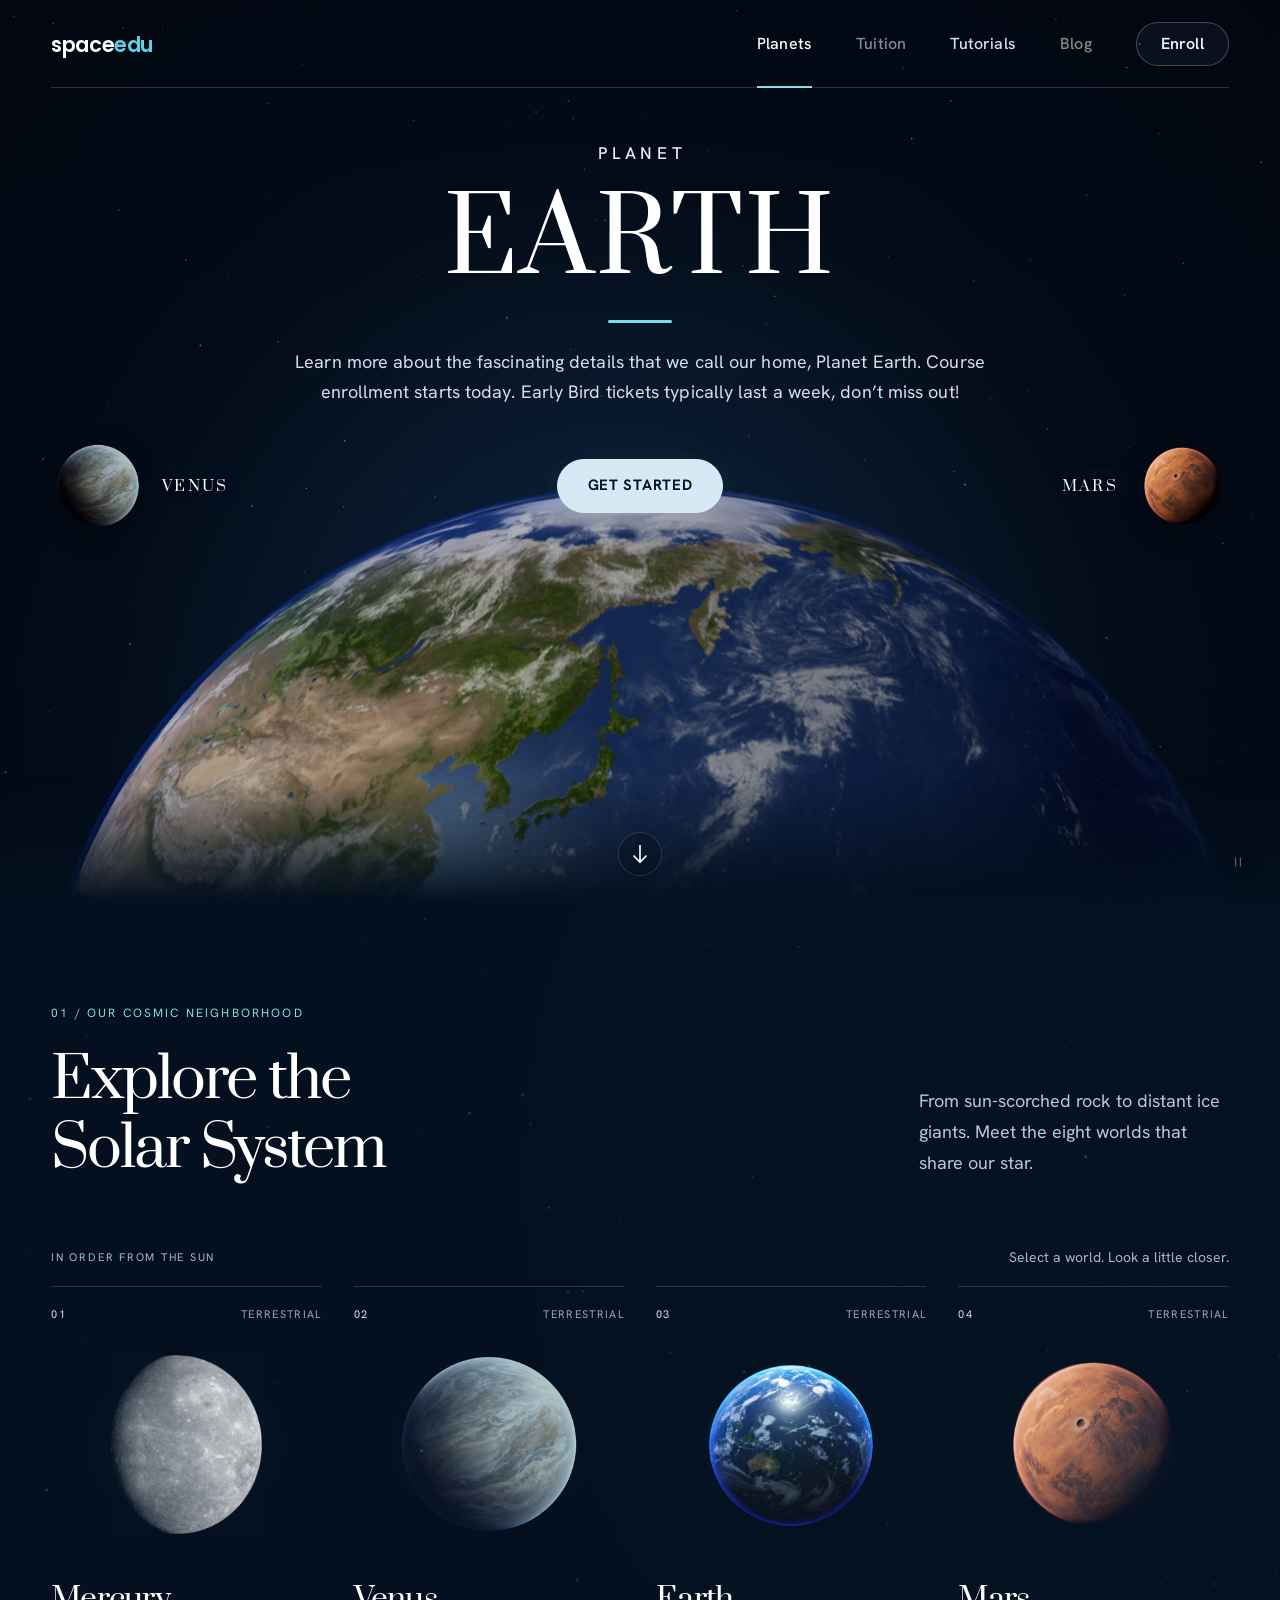
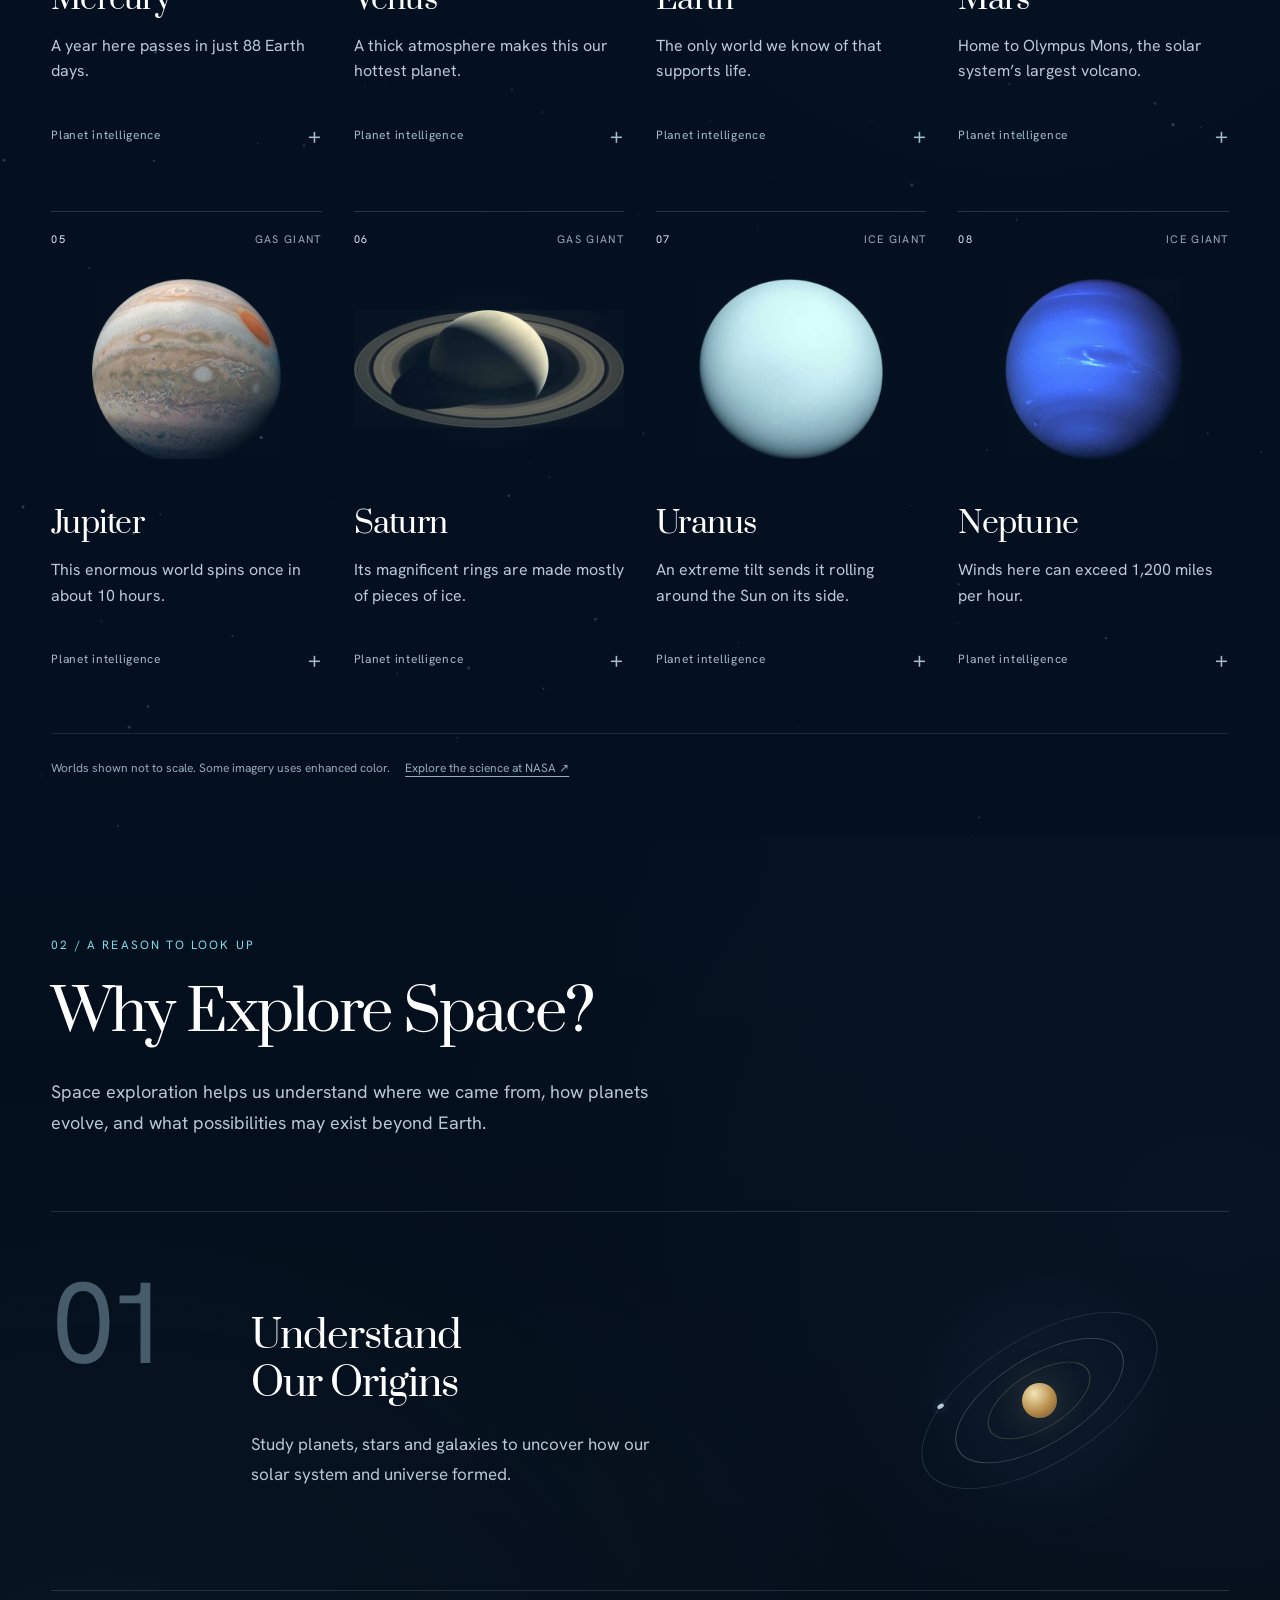
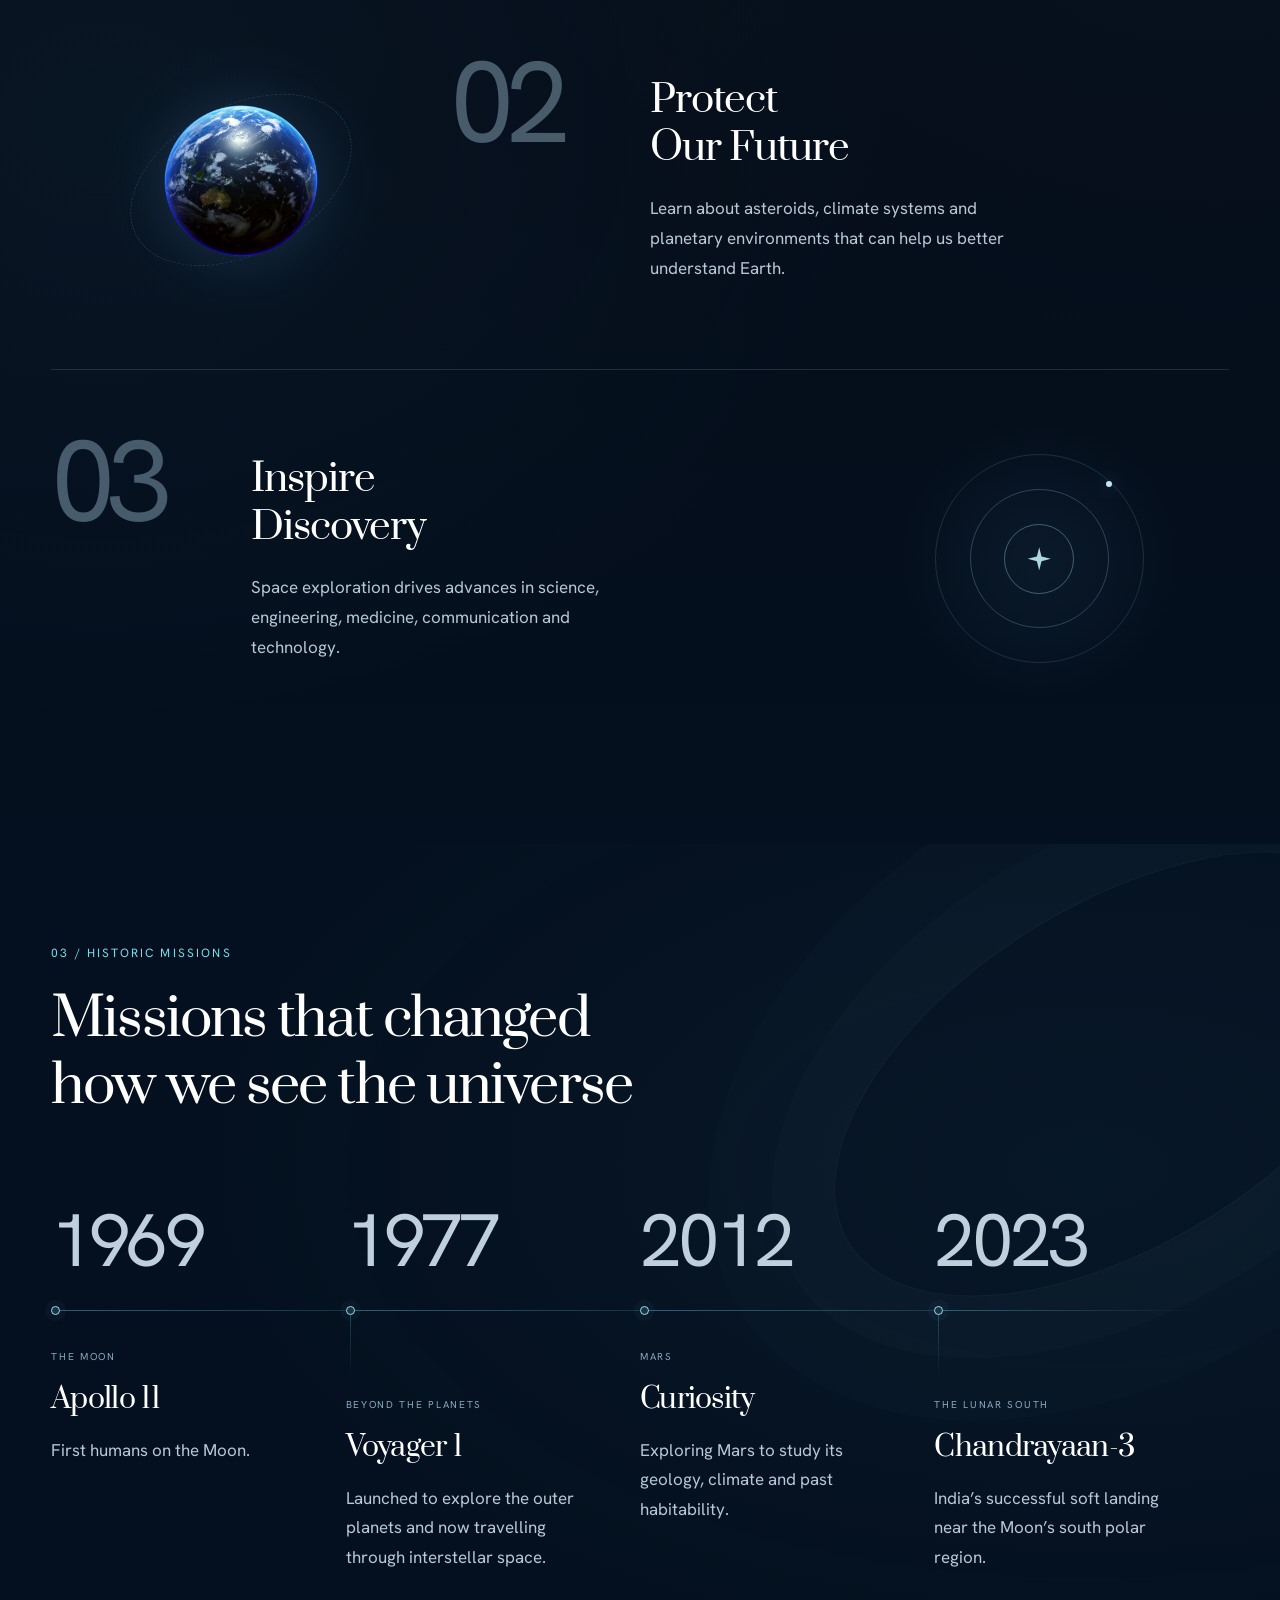
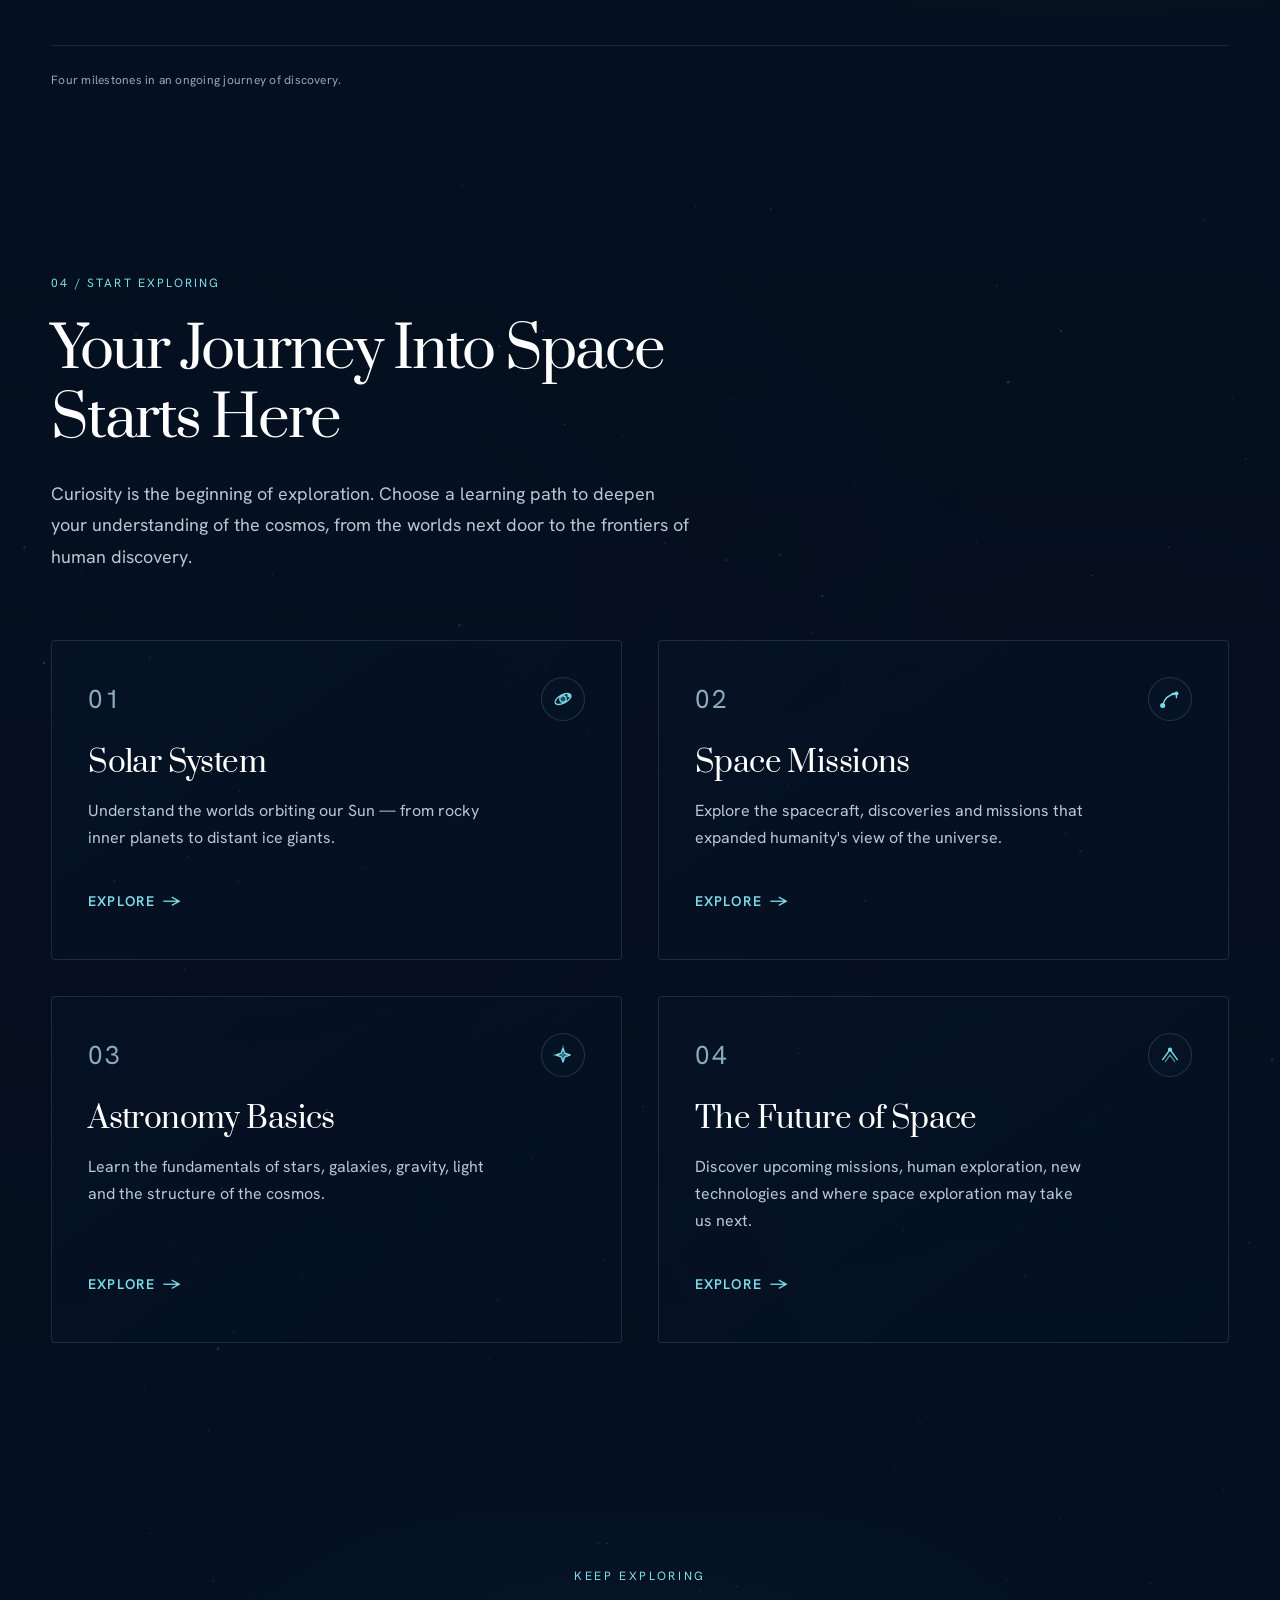
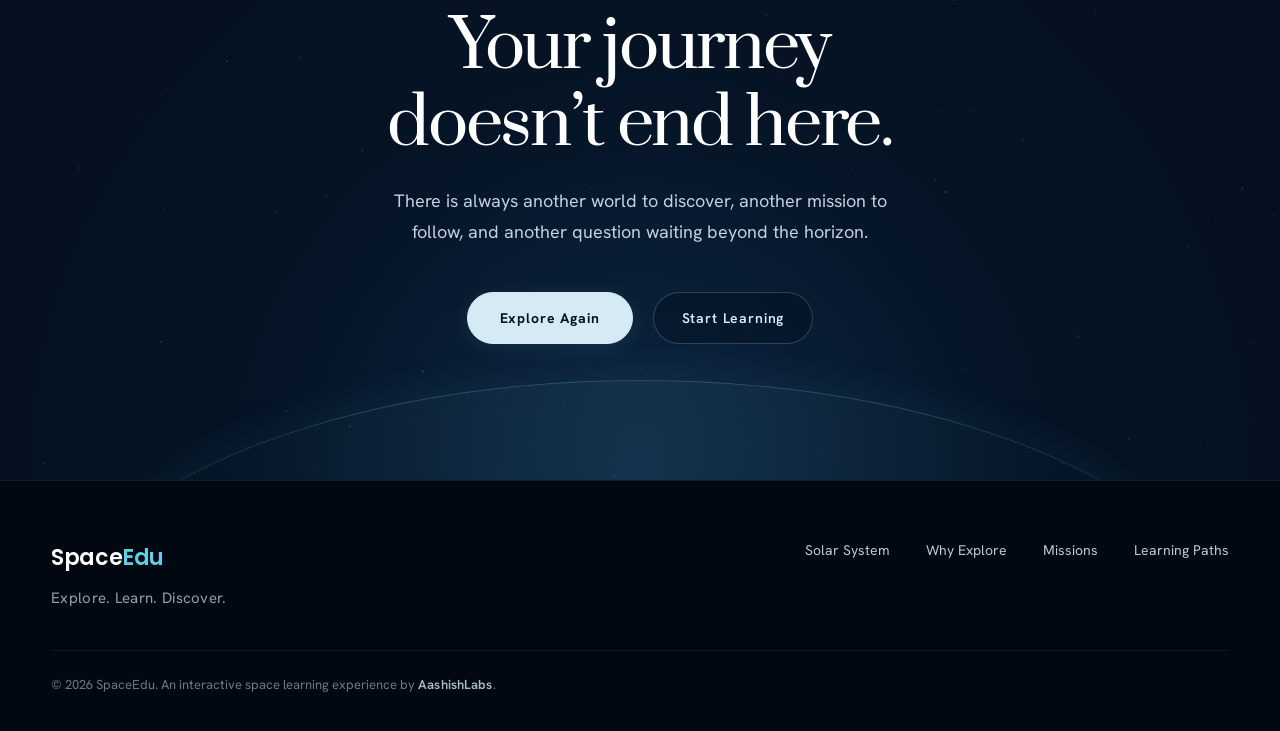
==== commit 9340bf90: "Polish SpaceEdu showcase experience" ====
--- a/index.html
+++ b/index.html
@@ -73,8 +73,9 @@
       <div class="intelligence-inner">
         <p class="sr-only" id="intelligence-announcement" aria-live="polite" aria-atomic="true"></p>
         <div class="intelligence-topline"><span class="intelligence-eyebrow">PLANET INTELLIGENCE <span aria-hidden="true">/</span> <span class="intelligence-index">01 — 08</span></span><button class="intelligence-close" type="button" aria-label="Close planet intelligence">Close <span aria-hidden="true">×</span></button></div>
+        <div class="intelligence-mobile-tools" role="navigation" aria-label="Planet detail navigation"><button class="intelligence-mobile-prev" type="button">← <span>Previous</span></button><span class="intelligence-mobile-position" aria-live="polite" aria-atomic="true">01 / 08</span><button class="intelligence-mobile-next" type="button"><span>Next</span> →</button><button class="intelligence-mobile-close" type="button" aria-label="Close planet intelligence">×</button></div>
         <div class="intelligence-layout">
-          <div class="intelligence-profile"><span class="intelligence-orbit" aria-hidden="true"><img class="intelligence-image" src="assets/explore/mercury.webp" alt="" width="560" height="480"></span><div class="intelligence-identity"><p class="intelligence-class">Terrestrial</p><h3 id="intelligence-title" tabindex="-1">Mercury</h3><p class="intelligence-fact-label">DID YOU KNOW?</p><p class="intelligence-fact"></p></div></div>
+          <div class="intelligence-profile"><span class="intelligence-orbit" aria-hidden="true"><img class="intelligence-image" src="assets/explore/intelligence/mercury.webp" alt="" width="640" height="640" decoding="async"></span><div class="intelligence-identity"><p class="intelligence-class">Terrestrial</p><h3 id="intelligence-title" tabindex="-1">Mercury</h3><p class="intelligence-fact-label">DID YOU KNOW?</p><p class="intelligence-fact"></p></div></div>
           <div class="intelligence-data"><p class="intelligence-data-title">AT A GLANCE <span>01 / 08</span></p><dl class="intelligence-measures"></dl><p class="intelligence-context">Distances and temperatures are averages. Giant planet temperatures describe the atmosphere near the 1-bar level; their gravity is measured near the cloud tops.</p><a class="intelligence-source" href="https://science.nasa.gov/mercury/facts/" target="_blank" rel="noopener">Explore at NASA <span aria-hidden="true">↗</span></a></div>
         </div>
         <div class="intelligence-bottom"><span>THE SOLAR SYSTEM <span aria-hidden="true">/</span> 08 WORLDS</span><div class="intelligence-navigation"><button class="intelligence-prev" type="button" aria-label="Previous planet">← <span>Previous</span></button><button class="intelligence-next" type="button" aria-label="Next planet"><span>Next world</span> →</button></div></div>
@@ -241,12 +242,12 @@
   <section class="final-cta" id="final-cta" data-homepage-section aria-labelledby="cta-title">
     <div class="final-cta-horizon" aria-hidden="true"></div>
     <div class="final-cta-inner">
-      <p class="final-cta-kicker">READY TO EXPLORE?</p>
-      <h2 id="cta-title">The Universe Is Waiting</h2>
-      <p class="final-cta-copy">Curiosity has taken humanity beyond our world.<br>Your journey can start here.</p>
+      <p class="final-cta-kicker">KEEP EXPLORING</p>
+      <h2 id="cta-title">Your journey doesn’t end here.</h2>
+      <p class="final-cta-copy">There is always another world to discover, another mission to follow, and another question waiting beyond the horizon.</p>
       <div class="final-cta-actions">
-        <button type="button" class="final-cta-btn-primary" aria-label="Start exploring learning paths">START EXPLORING</button>
-        <button type="button" class="final-cta-btn-secondary" aria-label="Explore the planets in the solar system">EXPLORE THE PLANETS</button>
+        <button type="button" class="final-cta-btn-primary" aria-label="Explore the solar system again">Explore Again</button>
+        <button type="button" class="final-cta-btn-secondary" aria-label="Start a learning path">Start Learning</button>
       </div>
     </div>
   </section>
@@ -255,41 +256,18 @@
     <div class="site-footer-inner">
       <div class="footer-top">
         <div class="footer-brand">
-          <button type="button" class="footer-logo" data-scroll-to="#planets" aria-label="SpaceEdu home, scroll to top">space<i>edu</i></button>
+          <button type="button" class="footer-logo" data-scroll-to="#planets" aria-label="SpaceEdu home, scroll to top">Space<i>Edu</i></button>
           <p class="footer-tagline">Explore. Learn. Discover.</p>
         </div>
         <nav class="footer-nav" aria-label="Footer navigation">
-          <div class="footer-group">
-            <h3>Explore</h3>
-            <ul>
-              <li><button type="button" class="footer-link" data-scroll-to="#planets">Planets</button></li>
-              <li><button type="button" class="footer-link" data-scroll-to="#historic-missions">Missions</button></li>
-              <li><button type="button" class="footer-link" data-scroll-to="#start-exploring">Astronomy</button></li>
-            </ul>
-          </div>
-          <div class="footer-group">
-            <h3>Learn</h3>
-            <ul>
-              <li><button type="button" class="footer-link" data-scroll-to="#start-exploring">Tutorials</button></li>
-              <li><span class="footer-link footer-link--placeholder">Resources</span></li>
-            </ul>
-          </div>
-          <div class="footer-group">
-            <h3>Connect</h3>
-            <ul>
-              <li><button type="button" class="footer-link" data-scroll-to="#why-explore-space">About</button></li>
-              <li><a href="https://github.com/aashishlabs/aashishlabs-spaceedu" target="_blank" rel="noopener" class="footer-link">GitHub ↗</a></li>
-            </ul>
-          </div>
+          <button type="button" class="footer-link" data-scroll-to="#solar-system">Solar System</button>
+          <button type="button" class="footer-link" data-scroll-to="#why-explore-space">Why Explore</button>
+          <button type="button" class="footer-link" data-scroll-to="#historic-missions">Missions</button>
+          <button type="button" class="footer-link" data-scroll-to="#start-exploring">Learning Paths</button>
         </nav>
       </div>
       <div class="footer-bottom">
-        <p class="footer-copy">&copy; 2026 SpaceEdu. An AashishLabs learning experience.</p>
-        <div class="footer-legal">
-          <a href="CREDITS.md" target="_blank" class="footer-sublink">Credits</a>
-          <span class="footer-sublink footer-link--placeholder">Privacy</span>
-          <span class="footer-sublink footer-link--placeholder">Terms</span>
-        </div>
+        <p class="footer-copy">&copy; 2026 SpaceEdu. An interactive space learning experience by <span class="footer-credit">AashishLabs</span>.</p>
       </div>
     </div>
   </footer>
--- a/homepage.css
+++ b/homepage.css
@@ -88,10 +88,10 @@
   .navrow{min-height:76px}.burger{display:flex}
   .links{position:absolute;top:84px;right:0;z-index:5;width:min(320px,calc(100vw - 2 * var(--gutter)));max-height:calc(100svh - 108px);overflow-y:auto;display:flex;flex-direction:column;align-items:stretch;gap:0;padding:12px;border-radius:16px;background:#09152af5;border:1px solid #ffffff24;box-shadow:0 16px 40px #0005;opacity:0;visibility:hidden;transform:translateY(-8px);transition:opacity .2s,transform .2s,visibility .2s}
   .navrow[data-open="true"] .links{opacity:1;visibility:visible;transform:none}
-  .links a{justify-content:flex-start;min-height:48px;padding:12px 16px}
-  .links a+a{border-top:1px solid #ffffff12}
+  .links a,.links button{justify-content:flex-start;min-height:48px;padding:12px 16px}
+  .links>*+*{border-top:1px solid #ffffff12}
   .links a[aria-current="page"]::after{left:16px;right:auto;bottom:5px;width:24px}
-  .links a.enroll{margin:12px 0 0;justify-content:center}
+  .links a.enroll,.links button.enroll{margin:12px 0 0;justify-content:center}
   .copy{padding-top:44px}
   .cta{gap:16px;grid-template-columns:minmax(140px,1fr) auto minmax(140px,1fr)}
   .planet img{width:64px;height:64px}.planet{min-height:76px;gap:6px}.label{font-size:14px;padding:7px 8px}
@@ -131,6 +131,11 @@
   p.lede{font-size:16px;max-width:620px;margin-top:18px}.cta{margin-top:24px}
 }
 
+@media(prefers-reduced-motion:reduce){
+  .site-loader::before,.loader-orbit,.stars,.planet-l,.planet-r,.planet img.is-shown,.scroll svg{animation:none!important}
+  .site-loader,.stage,.loader-active .stage,.loader-revealed .stage,.loader-leaving .site-loader,.links a,.links button,.cta>a,.planet,.burger span,.scroll{transition:none!important}
+}
+
 /* Existing entrance choreography, retained. */
 @keyframes ent-reveal{from{transform:translateY(115%)}to{transform:translateY(0)}}@keyframes ent-rise{from{opacity:0;transform:translateY(var(--rise,10px))}to{opacity:1;transform:none}}@keyframes ent-settle{from{opacity:0;transform:translateY(var(--rise,8px)) scale(.965)}to{opacity:1;transform:none}}@keyframes ent-draw{from{transform:scaleX(0)}to{transform:scaleX(1)}}@keyframes ent-fade{from{opacity:0}to{opacity:1}}
     .anim{--e-expo:cubic-bezier(.16,1,.3,1);--e-quint:cubic-bezier(.22,1,.36,1);--e-slow:cubic-bezier(.4,0,.2,1)}.ent-mask,.ent-line{display:block}.anim .ent-mask{overflow:hidden;padding-top:.18em;margin-top:-.18em}.anim .ent-line{transform:translateY(115%);will-change:transform}.anim .navbar::after,.anim .links a[aria-current="page"]::after,.anim .rule span{transform:scaleX(0)}.anim .logo,.anim .links a,.anim .burger,.anim p.lede,.anim .label,.anim .cta>a,.anim .scroll,.anim .sky{opacity:0}.anim.play .sky{animation:ent-fade 1.6s var(--e-slow) .25s both}.anim.play .navbar::after{animation:ent-draw .9s var(--e-expo) .12s both}.anim.play .logo{--rise:calc(8 * var(--u));animation:ent-rise .6s var(--e-quint) .2s both}.anim.play .links a{--rise:calc(8 * var(--u));animation:ent-rise .55s var(--e-quint) .26s both}.anim.play .links a:nth-child(2){animation-delay:.31s}.anim.play .links a:nth-child(3){animation-delay:.36s}.anim.play .links a:nth-child(4){animation-delay:.41s}.anim.play .links a.enroll,.anim.play .burger{--rise:calc(8 * var(--u));animation:ent-settle .6s var(--e-quint) .46s both}.anim.play .links a[aria-current="page"]::after{animation:ent-draw .55s var(--e-expo) .6s both}.anim.play .eyebrow .ent-line{animation:ent-reveal .75s var(--e-expo) .3s both}.anim.play h1.title .ent-line{animation:ent-reveal .95s var(--e-expo) .44s both}.anim.play .rule span{animation:ent-draw .65s var(--e-expo) .78s both}.anim.play p.lede{--rise:calc(12 * var(--u));animation:ent-rise .7s var(--e-quint) .86s both}.anim.play .label-l{--rise:calc(8 * var(--u));animation:ent-rise .6s var(--e-quint) 1.04s both}.anim.play .label-r{--rise:calc(8 * var(--u));animation:ent-rise .6s var(--e-quint) 1.1s both}.anim.play .cta>a{--rise:calc(8 * var(--u));animation:ent-settle .7s var(--e-quint) 1.14s both}.anim.play .scroll{animation:ent-settle .6s var(--e-quint) 1.42s both}
--- a/explore.css
+++ b/explore.css
@@ -50,7 +50,8 @@
 .intelligence-orbit::before,.intelligence-orbit::after{content:"";position:absolute;border:1px solid #78c9dd35;border-radius:50%;pointer-events:none}
 .intelligence-orbit::before{inset:8%}
 .intelligence-orbit::after{inset:-3%;border-style:dashed;opacity:.5}
-.intelligence-image{position:relative;display:block;width:90%;height:90%;object-fit:contain;mix-blend-mode:screen;filter:drop-shadow(0 20px 24px #0008)}
+.intelligence-image{position:relative;display:block;width:auto;height:auto;max-width:88%;max-height:88%;object-fit:contain;filter:drop-shadow(0 20px 24px #0008) drop-shadow(0 0 18px #5ec9e31a);image-rendering:auto}
+.solar-intelligence[data-planet="saturn"] .intelligence-image{max-width:100%;max-height:78%}
 .intelligence-class{color:var(--cyan);font-size:11px;letter-spacing:.16em;text-transform:uppercase;margin-bottom:18px}
 .intelligence-identity h3{font-family:var(--font-serif);font-size:clamp(36px,4vw,66px);font-weight:400;line-height:1.16;letter-spacing:-.045em;overflow-wrap:anywhere}
 .intelligence-fact-label{margin-top:24px;color:#89adbd;font-size:10px;letter-spacing:.14em}
@@ -65,6 +66,7 @@
 .intelligence-context{margin-top:16px;color:#91abba;font-size:11px;line-height:1.55;max-width:67ch}
 .intelligence-source{display:inline-flex;align-items:center;gap:14px;margin-top:12px;min-height:44px;color:var(--cyan);font-size:13px;text-decoration:none}
 .intelligence-bottom{border-top:1px solid #aecbd32a}
+.intelligence-mobile-tools{display:none}
 .intelligence-navigation{display:flex;gap:12px}
 .intelligence-navigation button{min-height:44px;padding:0 16px;border:1px solid #aecbd348;border-radius:24px;background:#b8eaff08;color:#e4f2f8;cursor:pointer;font-size:13px;letter-spacing:0}
 .intelligence-navigation button:hover:not(:disabled),.intelligence-close:hover,.intelligence-source:hover{color:var(--cyan)}
@@ -98,7 +100,15 @@
  .solar-caption a{margin:6px 0 0;display:block;min-height:44px}
  .solar-intelligence{margin-inline:var(--gutter);scroll-margin-top:12px}
  .solar-intelligence.is-open{margin-top:18px}
+ .solar-intelligence.is-open .intelligence-inner{overflow:visible}
  .intelligence-topline,.intelligence-bottom{padding:10px 18px}
+ .intelligence-topline .intelligence-close{display:none}
+ .intelligence-mobile-tools{position:sticky;top:max(0px,env(safe-area-inset-top));z-index:5;display:grid;grid-template-columns:minmax(0,1fr) auto minmax(0,1fr) 44px;align-items:center;gap:5px;min-height:56px;padding:6px 12px;border-bottom:1px solid #aecbd33b;background:#091d2bf2;box-shadow:0 12px 28px #02091266;backdrop-filter:blur(12px)}
+ .intelligence-mobile-tools button{min-width:0;min-height:44px;padding:0 10px;border:1px solid #aecbd348;border-radius:24px;background:#b8eaff08;color:#e4f2f8;font-size:12px;cursor:pointer}
+ .intelligence-mobile-tools button:disabled{opacity:.35;cursor:default}
+ .intelligence-mobile-tools button:focus-visible{outline:2px solid var(--cyan);outline-offset:2px}
+ .intelligence-mobile-position{padding-inline:5px;color:#92adbd;font-size:10px;letter-spacing:.08em;white-space:nowrap;font-variant-numeric:tabular-nums}
+ .intelligence-mobile-close{font-size:24px!important;padding:0!important}
  .intelligence-eyebrow{font-size:10px;letter-spacing:.1em}
  .intelligence-layout{grid-template-columns:1fr}
  .intelligence-profile{grid-template-columns:126px minmax(0,1fr);gap:12px;padding:22px 18px 26px;border-right:0;border-bottom:1px solid #aecbd32a;text-align:left}
@@ -113,8 +123,6 @@
  .intelligence-measures dt{font-size:12px}
  .intelligence-measures dd{text-align:right;font-size:16px}
  .intelligence-context{font-size:11px}
- .intelligence-bottom>span{display:none}
- .intelligence-navigation{width:100%;justify-content:space-between}
- .intelligence-navigation button{min-width:116px}
+ .intelligence-bottom{display:none}
 }
 @media(prefers-reduced-motion:reduce){.solar-portrait img,.solar-portrait::before,.solar-open>span,.solar-intelligence{transition:none}.solar-world summary:hover .solar-portrait img{transform:none}.intelligence-inner.is-changing .intelligence-layout{animation:none}}
--- a/final-cta.css
+++ b/final-cta.css
@@ -6,6 +6,18 @@
   padding: 128px var(--gutter) 136px;
   background: radial-gradient(ellipse at 50% 100%, #0d2844 0%, #051426 42%, #04101f 78%);
   text-align: center;
+}
+
+.final-cta::after {
+  content: "";
+  position: absolute;
+  top: 0;
+  left: 0;
+  right: 0;
+  height: 96px;
+  z-index: 1;
+  pointer-events: none;
+  background: linear-gradient(#04101f, transparent);
 }
 
 .final-cta::before {
@@ -36,7 +48,7 @@
 
 .final-cta-inner {
   position: relative;
-  z-index: 1;
+  z-index: 2;
   max-width: 820px;
   margin-inline: auto;
   display: flex;
--- a/footer.css
+++ b/footer.css
@@ -3,7 +3,7 @@
   position: relative;
   border-top: 1px solid #aecbd31f;
   background: #020812;
-  padding: 80px var(--gutter) 48px;
+  padding: 60px var(--gutter) 36px;
   color: #8da3b5;
   font-family: var(--font-body);
 }
@@ -17,15 +17,12 @@
   display: flex;
   justify-content: space-between;
   align-items: flex-start;
-  gap: 48px;
-  flex-wrap: wrap;
-  padding-bottom: 56px;
+  gap: 40px;
+  padding-bottom: 40px;
   border-bottom: 1px solid #aecbd314;
 }
 
-.footer-brand {
-  max-width: 320px;
-}
+.footer-brand { max-width: 320px; }
 
 .footer-logo {
   font-family: var(--font-logo);
@@ -55,24 +52,9 @@
 
 .footer-nav {
   display: flex;
-  gap: clamp(32px, 5vw, 64px);
+  align-items: center;
+  gap: clamp(18px, 3vw, 36px);
   flex-wrap: wrap;
-}
-
-.footer-group h3 {
-  font-size: 11px;
-  font-weight: 600;
-  letter-spacing: .18em;
-  text-transform: uppercase;
-  color: var(--cyan);
-  margin-bottom: 20px;
-}
-
-.footer-group ul {
-  list-style: none;
-  display: flex;
-  flex-direction: column;
-  gap: 12px;
 }
 
 .footer-link {
@@ -98,71 +80,37 @@
   outline-offset: 4px;
 }
 
-.footer-link--placeholder {
-  cursor: default;
-  color: #6e8496;
-}
-
-.footer-link--placeholder:hover {
-  color: #8da3b5;
-}
-
 .footer-bottom {
-  display: flex;
-  justify-content: space-between;
-  align-items: center;
-  flex-wrap: wrap;
-  gap: 20px;
-  padding-top: 36px;
+  padding-top: 24px;
   font-size: 13px;
+  line-height: 1.6;
   color: #657b8d;
 }
 
-.footer-legal {
-  display: flex;
-  align-items: center;
-  gap: 20px;
-}
-
-.footer-sublink {
-  color: #657b8d;
-  background: none;
-  border: none;
-  padding: 0;
-  font-size: 13px;
-  cursor: pointer;
-  text-decoration: none;
-  transition: color .2s;
-}
-
-.footer-sublink:hover {
-  color: #b8cad8;
-}
-
-.footer-sublink:focus-visible {
-  outline: 2px solid var(--cyan);
-  outline-offset: 4px;
+.footer-credit {
+  color: #a6bdcb;
+  font-weight: 600;
+  letter-spacing: .01em;
 }
 
 @media(max-width: 700px) {
   .site-footer {
-    padding: 60px var(--gutter) 40px;
+    padding: 52px var(--gutter) calc(28px + env(safe-area-inset-bottom));
   }
   .footer-top {
     flex-direction: column;
-    gap: 40px;
-    padding-bottom: 40px;
+    gap: 28px;
+    padding-bottom: 30px;
   }
   .footer-nav {
     display: grid;
-    grid-template-columns: repeat(2, 1fr);
-    gap: 32px 24px;
+    grid-template-columns: repeat(2, minmax(0, 1fr));
+    gap: 4px 20px;
     width: 100%;
   }
+  .footer-link { min-height: 44px; }
   .footer-bottom {
-    flex-direction: column;
-    align-items: flex-start;
-    gap: 16px;
-    padding-top: 28px;
+    padding-top: 22px;
   }
+  .footer-copy { max-width: 33ch; }
 }
